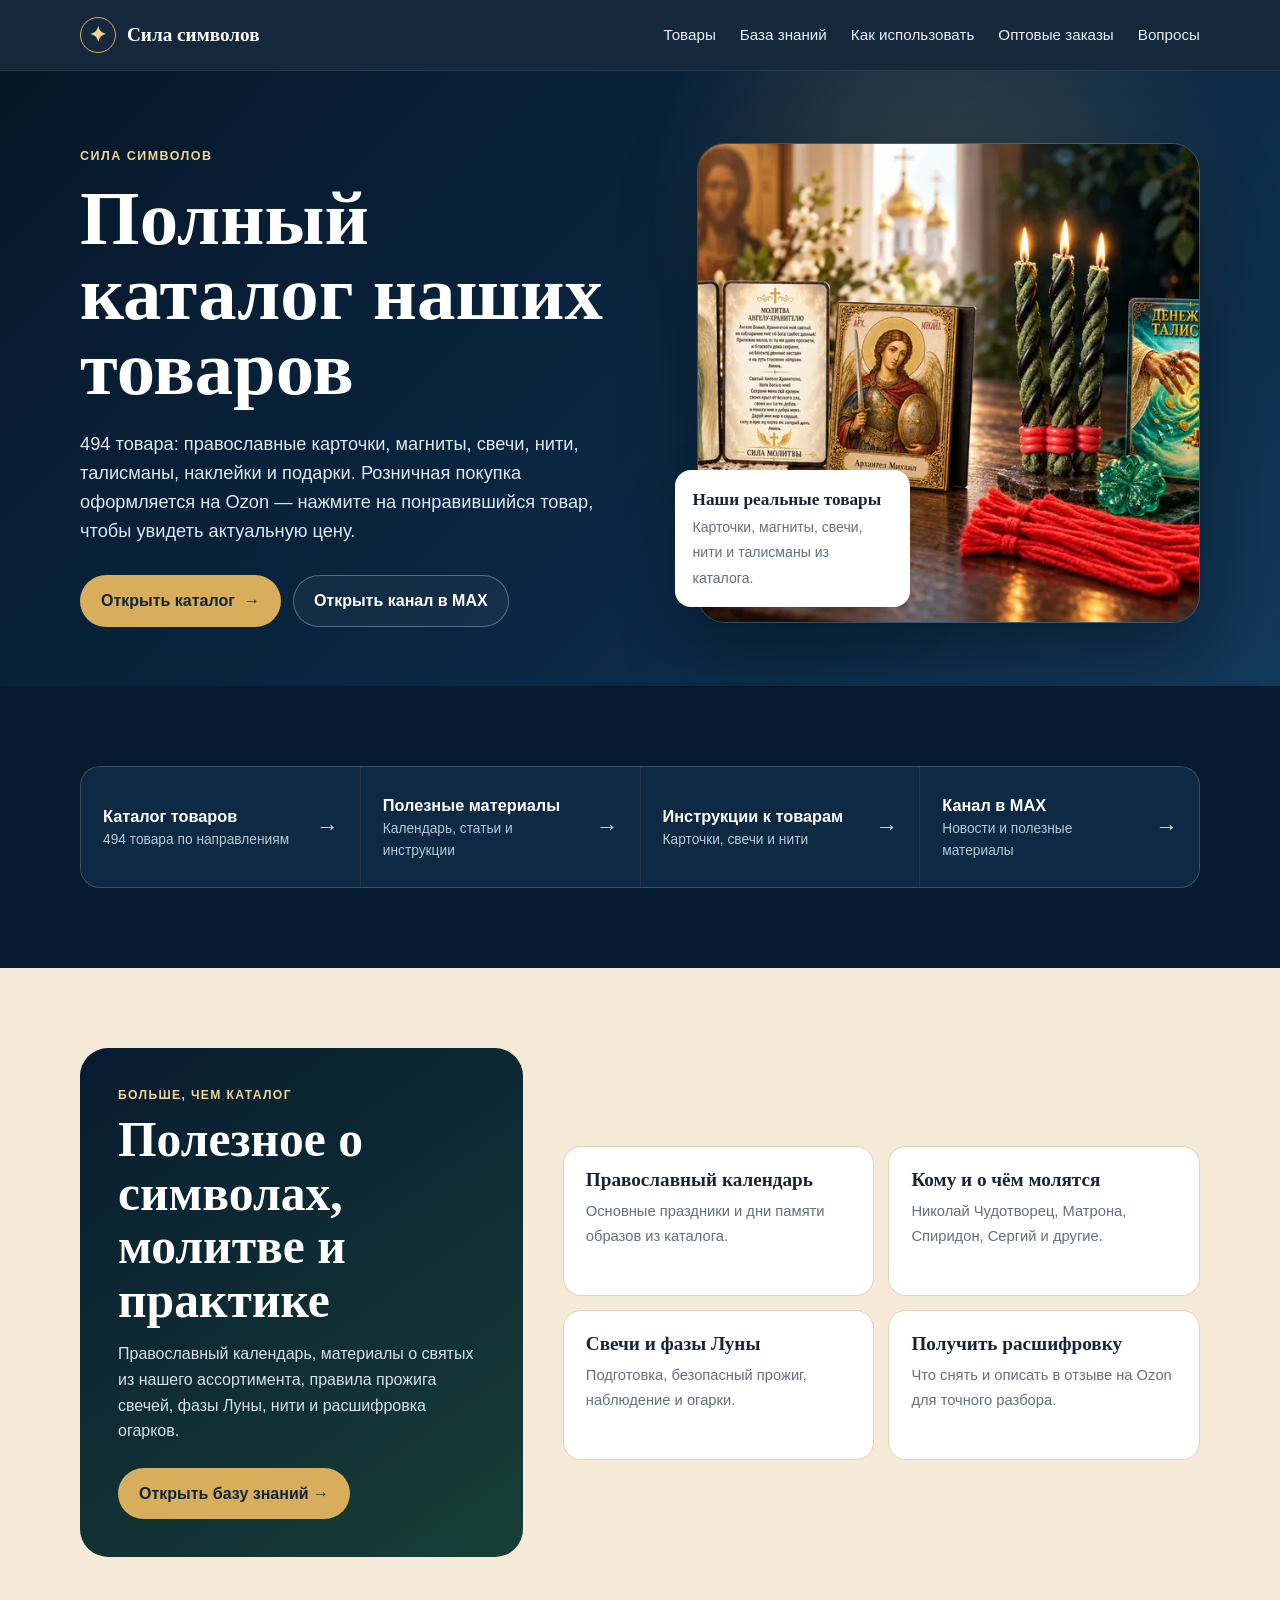
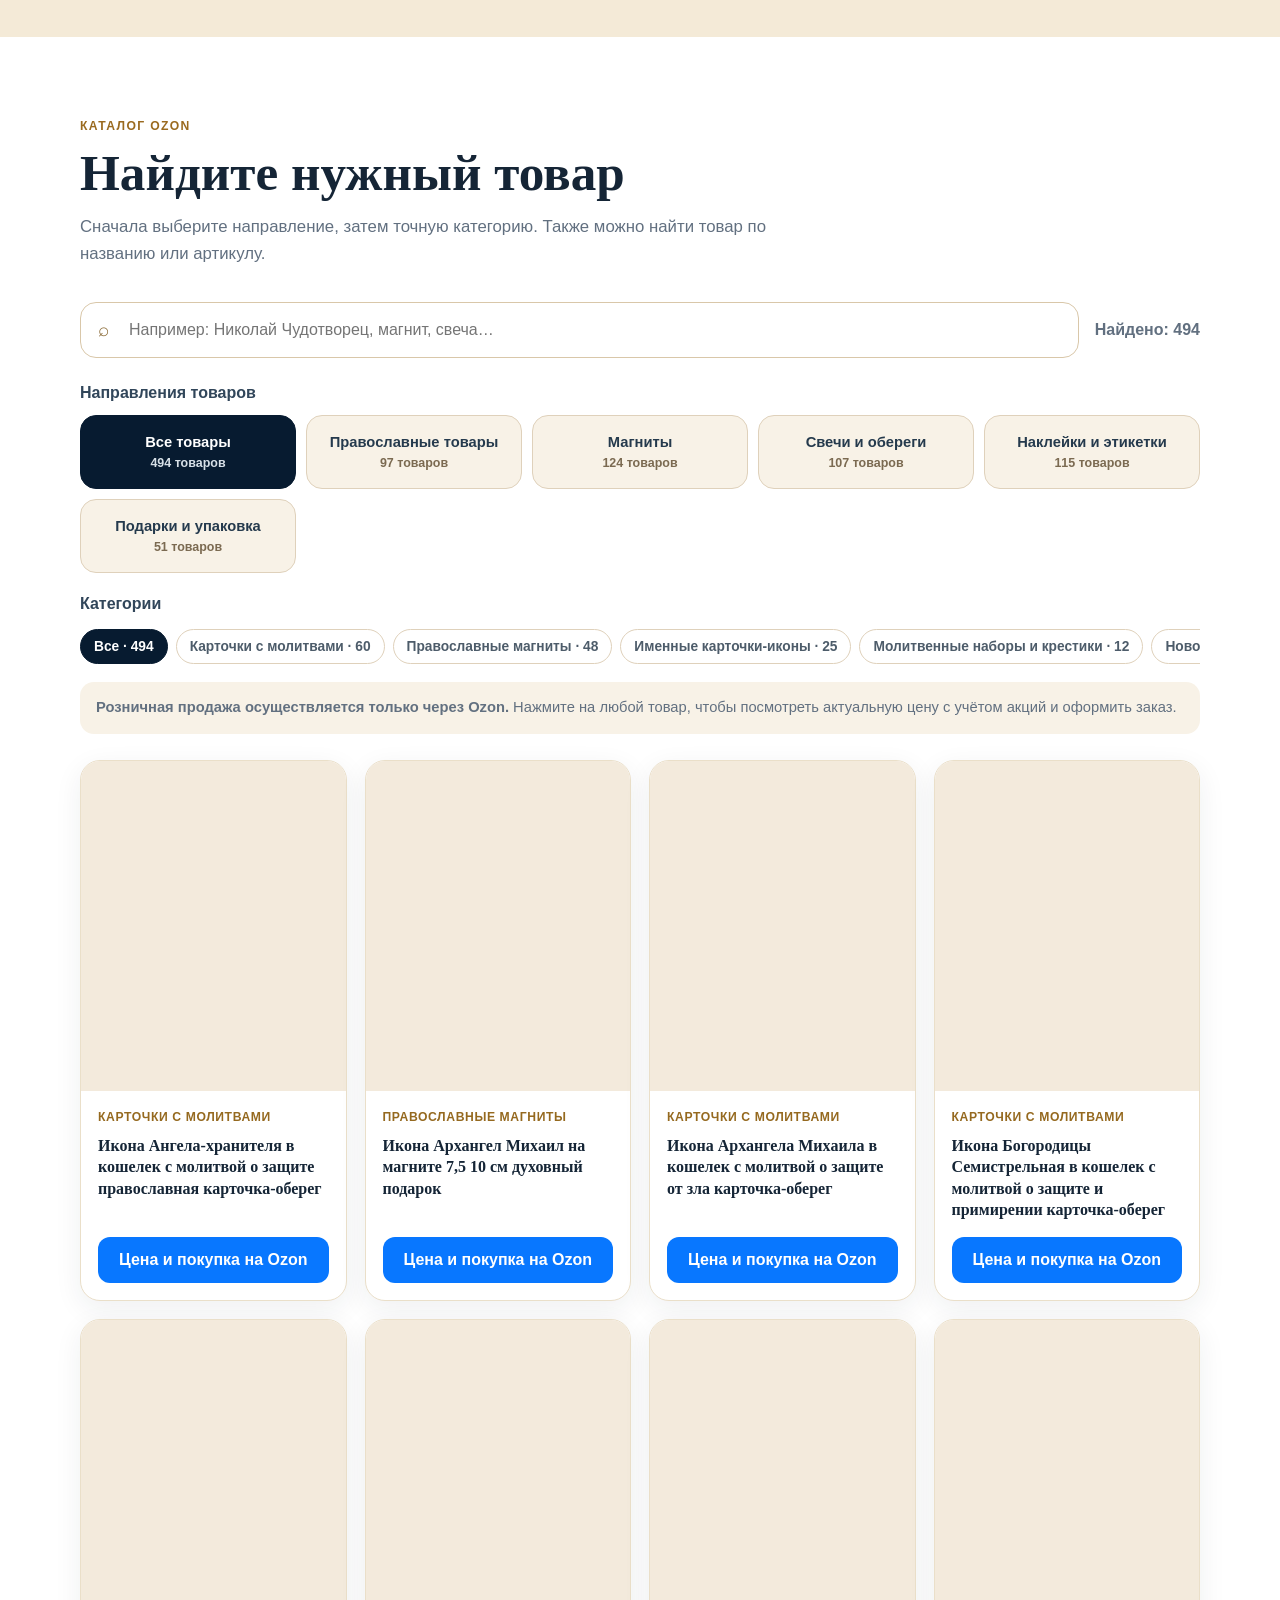
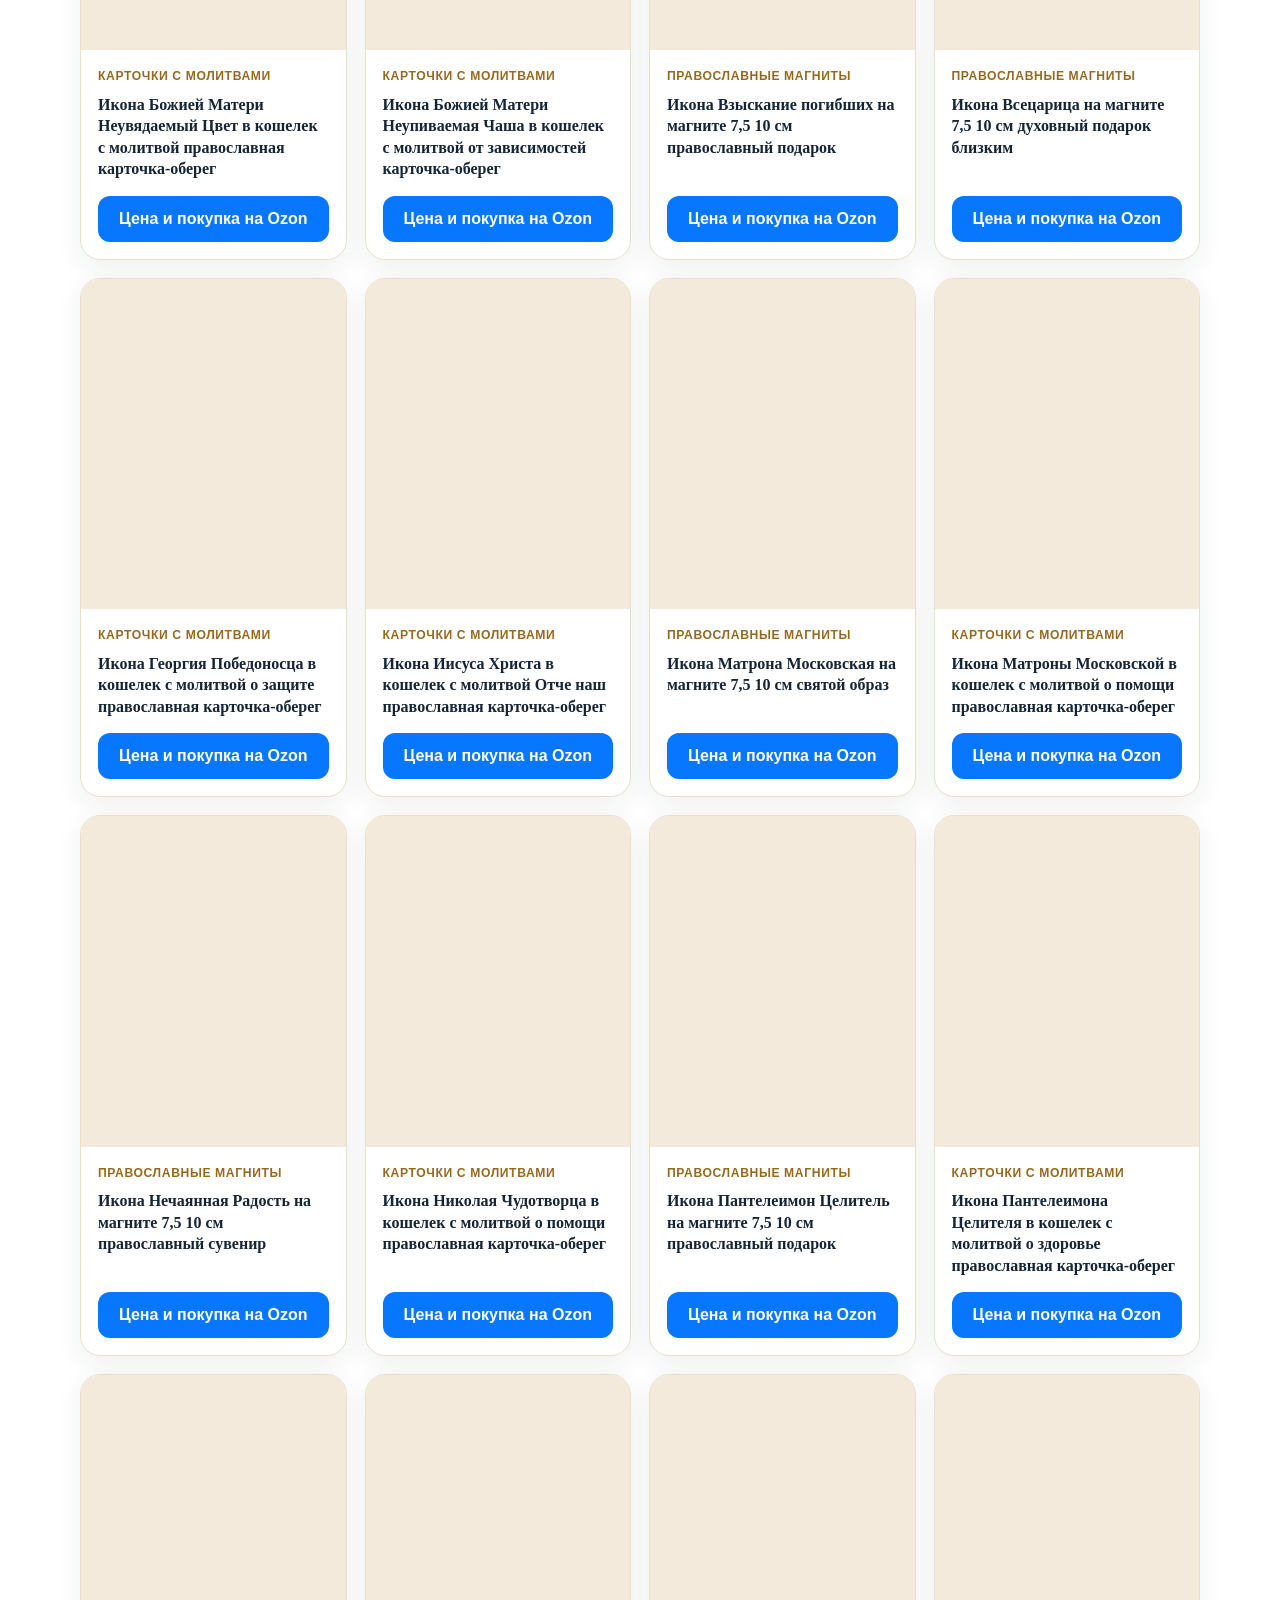
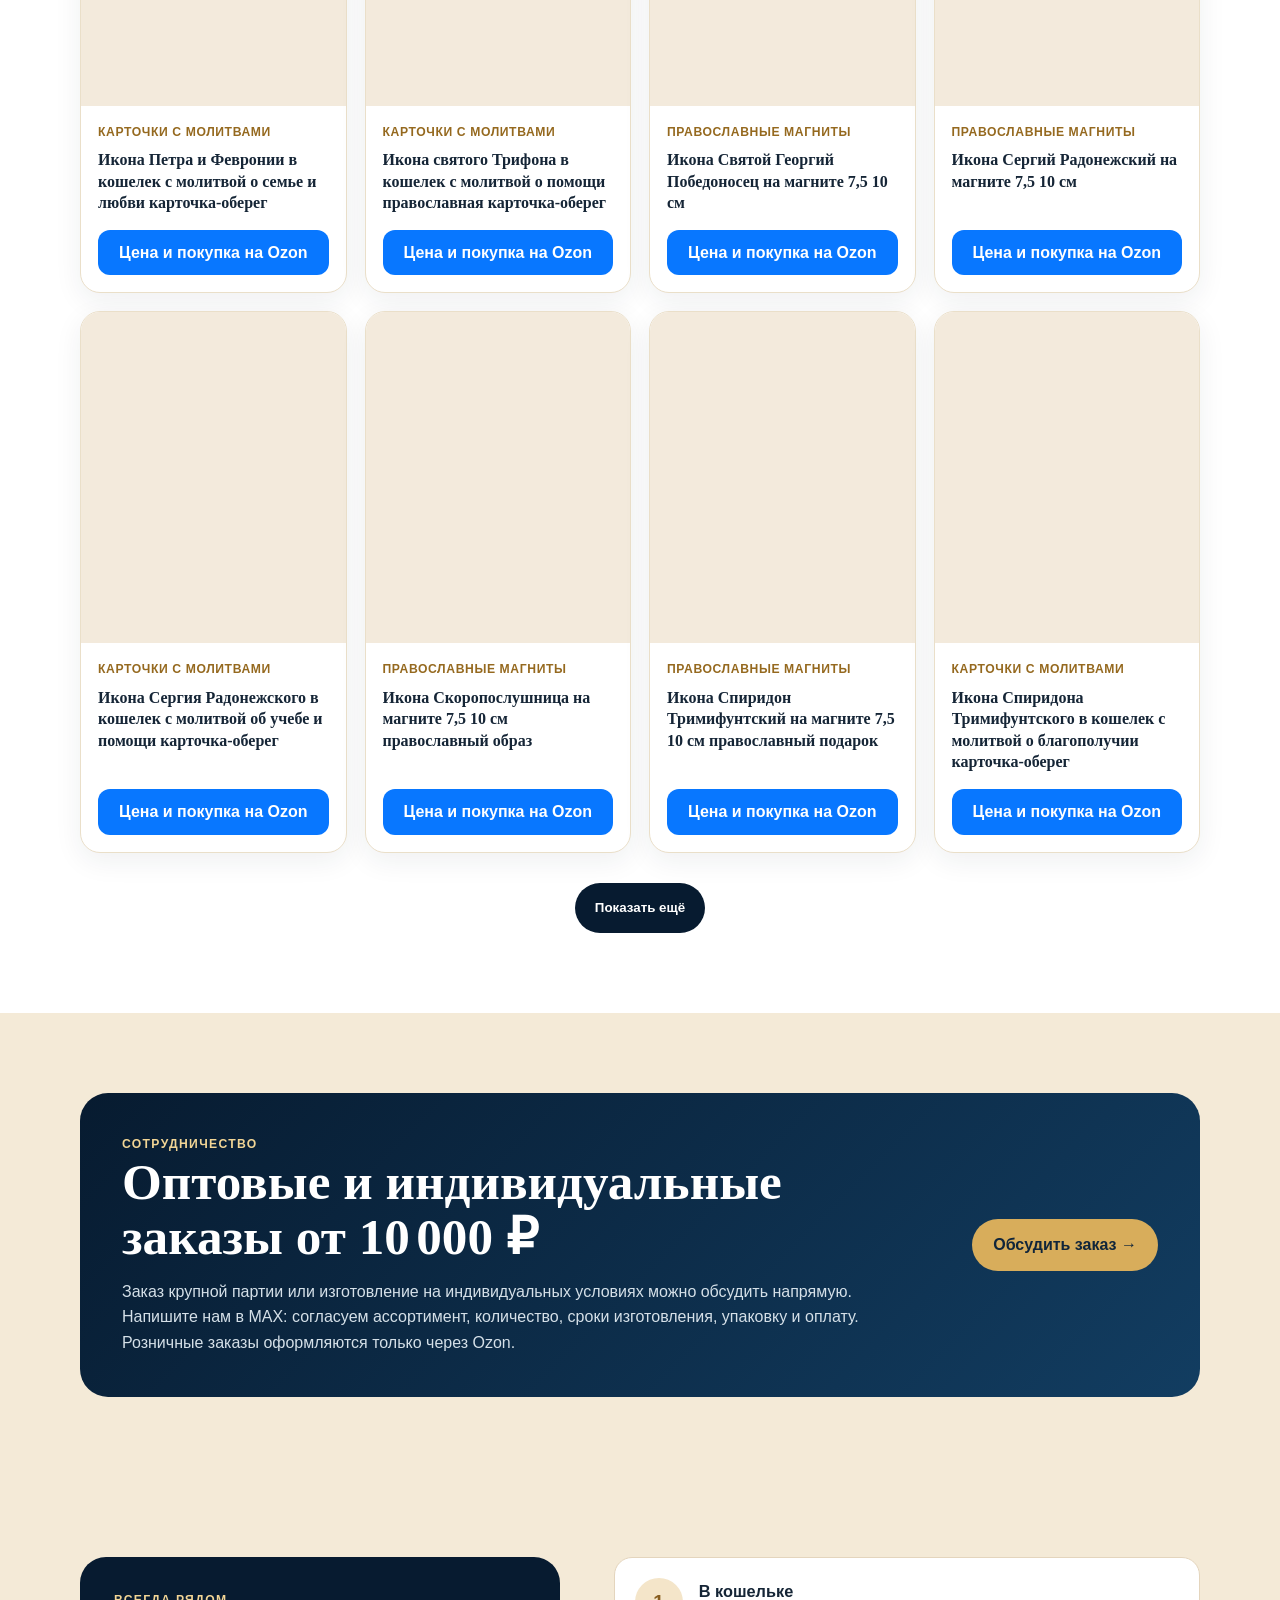
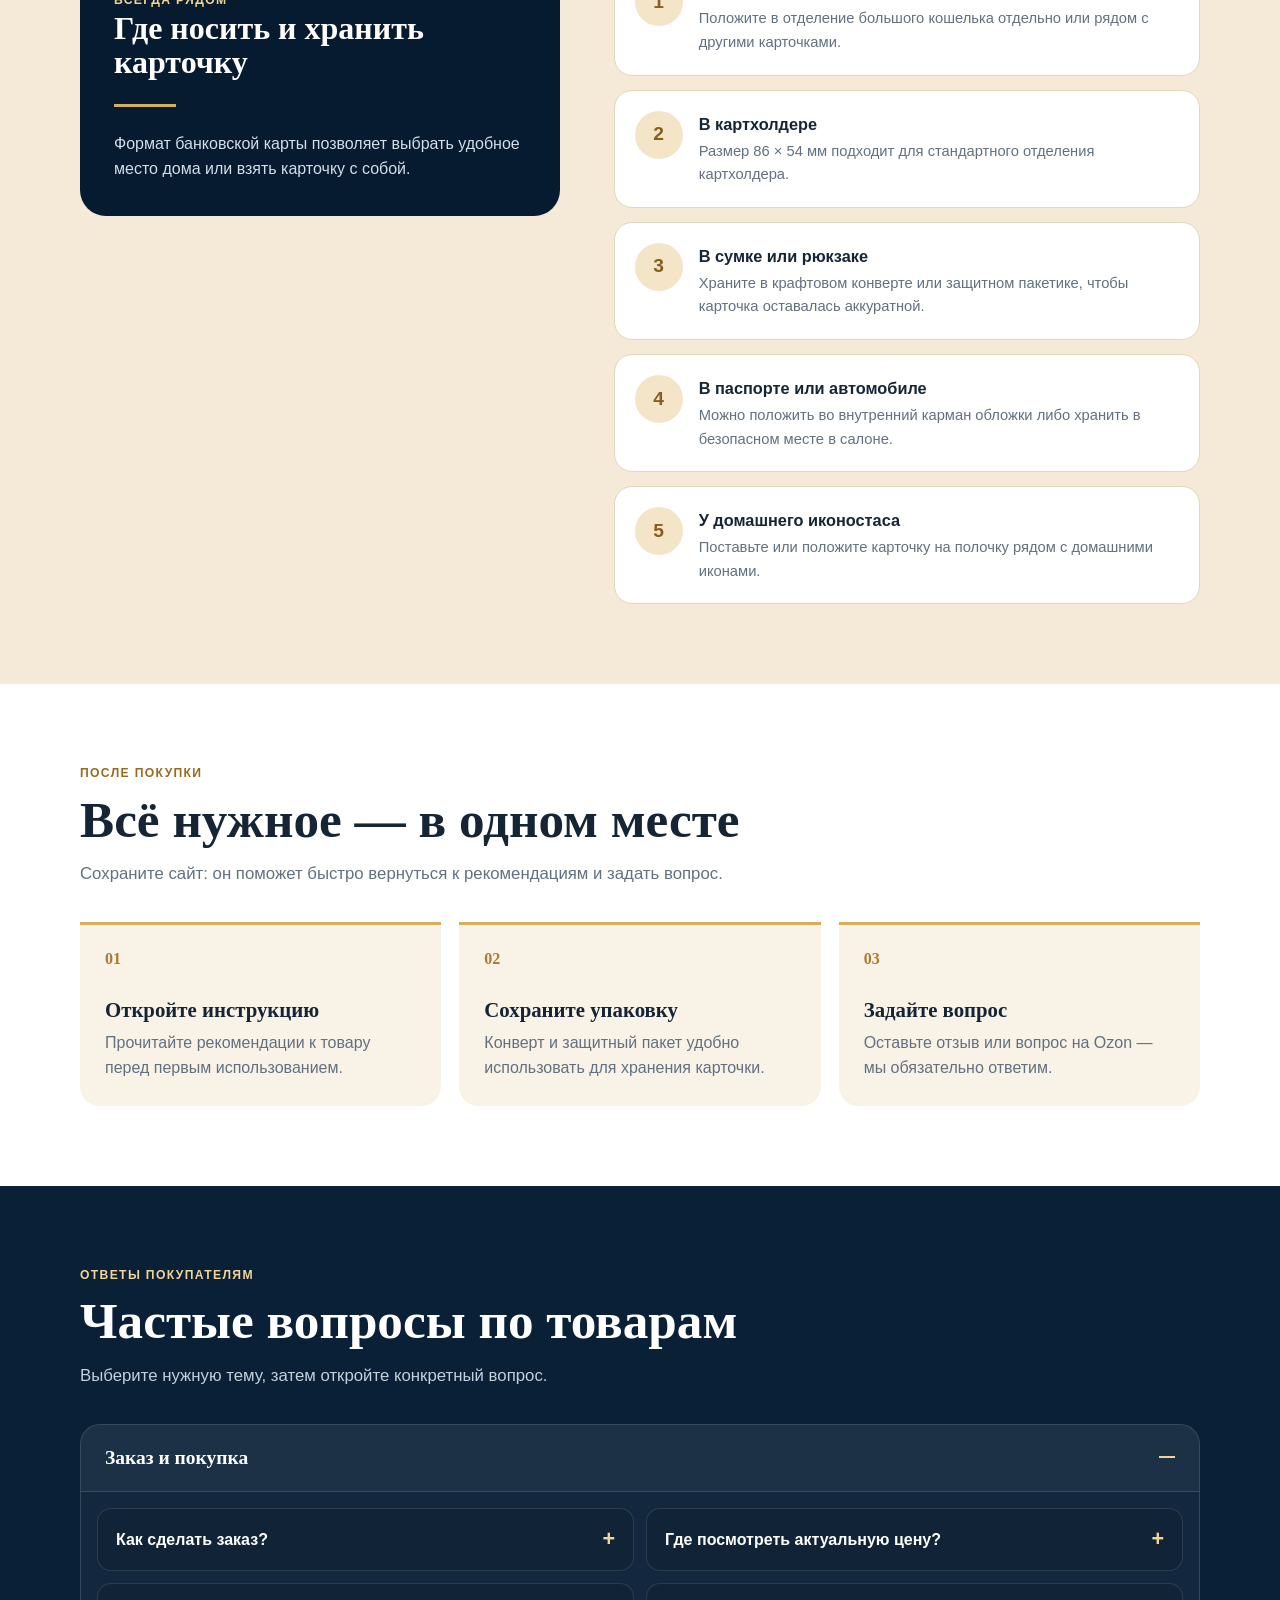
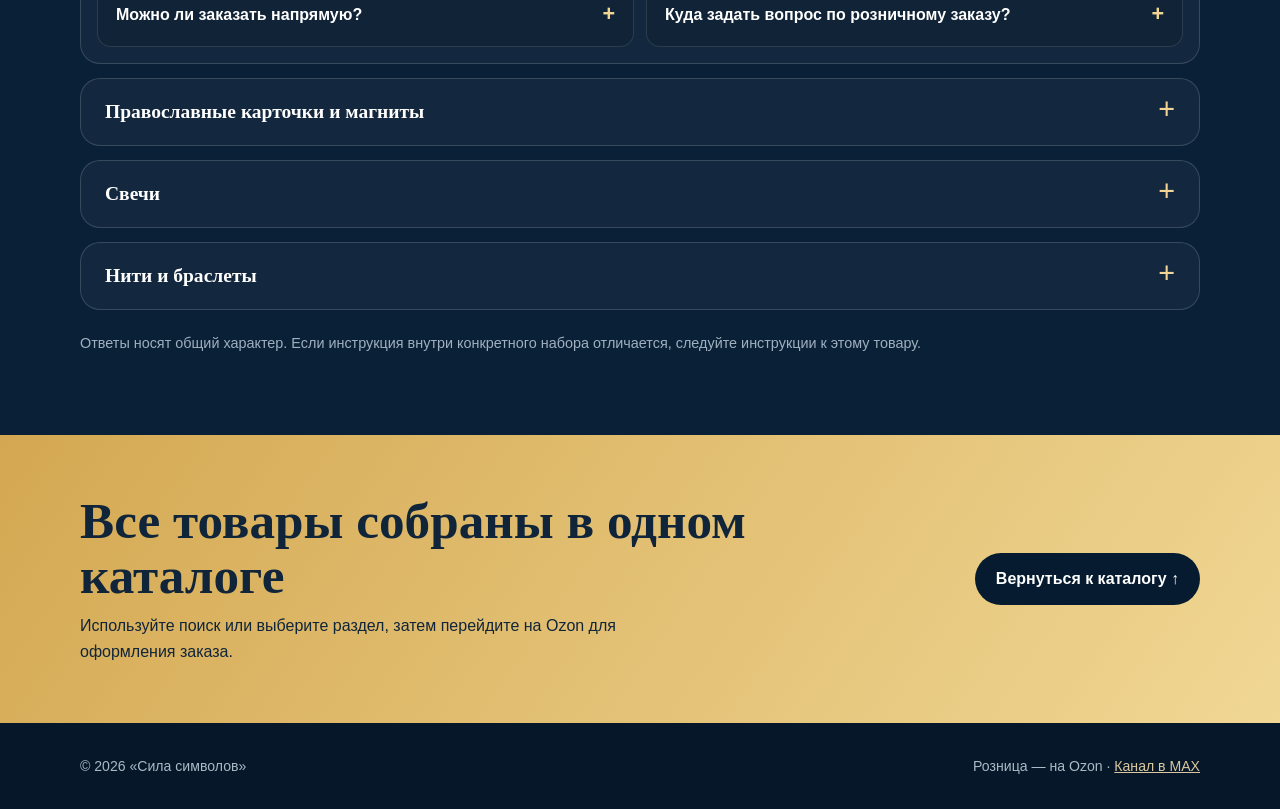
==== index.html @ 86d76c3e "Добавить точные категории товаров" ====
<!doctype html>
<html lang="ru">
<head>
  <meta charset="utf-8">
  <meta name="viewport" content="width=device-width, initial-scale=1">
  <title>Сила символов — карточки, магниты, свечи и нити</title>
  <meta name="description" content="Сила символов: православные карточки с молитвами, магниты, свечи и нити. Каталог, инструкции, ответы на вопросы и канал в MAX.">
  <meta name="theme-color" content="#071b30">
  <link rel="icon" type="image/svg+xml" href="data:image/svg+xml,%3Csvg xmlns='http://www.w3.org/2000/svg' viewBox='0 0 64 64'%3E%3Crect width='64' height='64' rx='14' fill='%23071b30'/%3E%3Cpath d='M32 11v42M22 22h20M18 32h28' stroke='%23e4bd6c' stroke-width='5' stroke-linecap='round'/%3E%3C/svg%3E">
  <style>
    :root{--navy:#071b30;--gold:#d8ad5b;--gold2:#f2d595;--cream:#fffaf0;--paper:#f4ead7;--ink:#152536;--muted:#627080;--shadow:0 18px 55px rgba(3,20,37,.14)}
    *{box-sizing:border-box}html{scroll-behavior:smooth}body{margin:0;font-family:Inter,Segoe UI,Arial,sans-serif;color:var(--ink);background:var(--cream);font-size:16px;line-height:1.6}a{color:inherit}button,a{touch-action:manipulation}.shell{width:min(1120px,calc(100% - 36px));margin:auto}.topbar{position:sticky;top:0;z-index:20;background:rgba(7,27,48,.94);backdrop-filter:blur(14px);color:white;border-bottom:1px solid rgba(255,255,255,.08)}.topbar .shell{height:70px;display:flex;align-items:center;justify-content:space-between}.brand{display:flex;align-items:center;gap:11px;text-decoration:none;font-family:Georgia,serif;font-size:1.2rem;font-weight:700}.brand-mark{width:36px;height:36px;border:1px solid var(--gold);border-radius:50%;display:grid;place-items:center;color:var(--gold2);font:700 1.3rem Georgia}.nav{display:flex;gap:24px}.nav a{text-decoration:none;color:#e9eef3;font-size:.95rem}.nav a:hover{color:var(--gold2)}
    .hero{color:white;background:radial-gradient(circle at 74% 22%,rgba(216,173,91,.22),transparent 28%),linear-gradient(135deg,#061729 0%,#0b2a47 64%,#13395a 100%);padding:72px 0 56px;overflow:hidden}.hero-grid{display:grid;grid-template-columns:1.05fr .95fr;gap:60px;align-items:center}.eyebrow{color:var(--gold2);font-weight:800;letter-spacing:.12em;text-transform:uppercase;font-size:.78rem}.hero h1{font:700 clamp(2.7rem,6vw,5.3rem)/.98 Georgia,serif;margin:14px 0 22px;max-width:700px}.hero-copy{font-size:1.14rem;color:#dfe8ef;max-width:630px}.actions{display:flex;gap:12px;flex-wrap:wrap;margin-top:30px}.btn{min-height:50px;padding:12px 20px;border-radius:999px;text-decoration:none;font-weight:800;display:inline-flex;align-items:center;justify-content:center;gap:9px;border:1px solid transparent;cursor:pointer}.btn-primary{background:var(--gold);color:#12263a}.btn-primary:hover{background:var(--gold2)}.btn-ghost{border-color:rgba(255,255,255,.3);color:white;background:rgba(255,255,255,.04)}.btn-ghost:hover{border-color:var(--gold)}.hero-visual{position:relative;min-height:480px}.hero-visual img{width:100%;height:480px;object-fit:cover;border-radius:28px;box-shadow:0 28px 75px rgba(0,0,0,.36);border:1px solid rgba(255,255,255,.18)}.photo-note{position:absolute;left:-22px;bottom:24px;background:white;color:var(--ink);padding:16px 18px;border-radius:16px;box-shadow:var(--shadow);max-width:235px}.photo-note strong{display:block;font-family:Georgia,serif;font-size:1.08rem}.photo-note span{color:var(--muted);font-size:.88rem}
    section{padding:80px 0}.section-head{max-width:730px;margin-bottom:34px}.kicker{font-weight:800;color:#9a6a1f;text-transform:uppercase;letter-spacing:.11em;font-size:.76rem}.section-head h2{font:700 clamp(2rem,4vw,3.25rem)/1.06 Georgia,serif;margin:9px 0 14px}.section-head p{color:var(--muted);font-size:1.05rem;margin:0}.quick{margin-top:-1px;background:var(--navy)}.quick-grid{display:grid;grid-template-columns:repeat(4,1fr);gap:1px;background:rgba(255,255,255,.12);border:1px solid rgba(255,255,255,.12);border-radius:20px;overflow:hidden}.quick a{color:white;text-decoration:none;padding:25px 22px;background:#0d2944;display:flex;align-items:center;justify-content:space-between;gap:18px}.quick a:hover{background:#153653}.quick strong{display:block;font-size:1.02rem}.quick span{display:block;color:#b9c8d4;font-size:.86rem}.arrow{color:var(--gold2);font-size:1.4rem}
    .knowledge-promo{background:#f4ead7}.knowledge-grid{display:grid;grid-template-columns:.82fr 1.18fr;gap:40px;align-items:center}.knowledge-panel{background:linear-gradient(145deg,#071b30,#173f37);color:#fff;border-radius:28px;padding:38px}.knowledge-panel h2{font:700 clamp(2rem,4vw,3.1rem)/1.08 Georgia,serif;margin:8px 0 14px}.knowledge-panel p{color:#d6e1e8;margin:0}.knowledge-panel .btn{background:var(--gold);color:#10253a;margin-top:24px}.knowledge-links{display:grid;grid-template-columns:1fr 1fr;gap:14px}.knowledge-link{display:block;background:#fff;border:1px solid #e2d2b8;border-radius:18px;padding:22px;text-decoration:none;min-height:150px}.knowledge-link:hover{transform:translateY(-2px);box-shadow:var(--shadow)}.knowledge-link b{display:block;font:700 1.2rem Georgia,serif;margin-bottom:7px}.knowledge-link span{color:var(--muted);font-size:.92rem}
    .products{background:#fff}.catalog-toolbar{display:grid;grid-template-columns:minmax(240px,1fr) auto;gap:16px;align-items:center;margin-bottom:22px}.search-box{position:relative}.search-box input{width:100%;height:56px;border:1px solid #d9c7a9;border-radius:16px;padding:0 18px 0 48px;font:inherit;color:var(--ink);background:#fff;outline:none}.search-box input:focus{border-color:#9f752e;box-shadow:0 0 0 3px rgba(216,173,91,.2)}.search-icon{position:absolute;left:18px;top:50%;transform:translateY(-50%);color:#8b6b37;font-size:1.2rem}.catalog-count{color:var(--muted);font-weight:700;white-space:nowrap}.filter-label{font-weight:800;margin:0 0 10px;color:#31465a}.catalog-groups{display:grid;grid-template-columns:repeat(5,minmax(0,1fr));gap:10px;margin-bottom:18px}.group-filter{min-height:74px;border:1px solid #dfd1bb;background:#f8f2e7;color:#253a4d;padding:12px;border-radius:16px;font:800 .92rem/1.25 Inter,Segoe UI,Arial,sans-serif;cursor:pointer}.group-filter span{display:block;color:#7b6a51;font-size:.78rem;margin-top:4px}.group-filter:hover,.group-filter.active{background:var(--navy);border-color:var(--navy);color:#fff}.group-filter.active span{color:#d7e0e7}.category-filters{display:flex;gap:8px;overflow-x:auto;padding:2px 0 18px;scrollbar-width:thin}.filter-chip{border:1px solid #dfd1bb;background:#fff;color:#4d5c6a;padding:9px 13px;border-radius:999px;font:700 .86rem Inter,Segoe UI,Arial,sans-serif;white-space:nowrap;cursor:pointer}.filter-chip:hover,.filter-chip.active{background:var(--navy);border-color:var(--navy);color:#fff}.catalog-note{font-size:.92rem;color:var(--muted);margin:0 0 26px;padding:14px 16px;background:#f8f2e7;border-radius:14px}.catalog-grid{display:grid;grid-template-columns:repeat(4,minmax(0,1fr));gap:18px}.catalog-card{display:flex;flex-direction:column;min-width:0;border:1px solid #eadfc9;border-radius:20px;overflow:hidden;background:#fff;box-shadow:0 8px 28px rgba(33,45,58,.07);transition:transform .2s,box-shadow .2s}.catalog-card:hover{transform:translateY(-3px);box-shadow:0 14px 36px rgba(33,45,58,.13)}.catalog-image{aspect-ratio:4/5;background:#f3eadc;overflow:hidden}.catalog-image img{width:100%;height:100%;display:block;object-fit:cover}.catalog-image.image-failed{background:linear-gradient(145deg,#0d2944,#1d4668)}.catalog-image.image-failed:after{content:"Сила символов";display:grid;place-items:center;height:100%;color:var(--gold2);font:700 1.25rem Georgia,serif}.catalog-body{padding:17px;display:flex;flex-direction:column;flex:1}.catalog-category{color:#95691f;font-size:.76rem;font-weight:800;text-transform:uppercase;letter-spacing:.05em}.catalog-card h3{font:700 1rem/1.35 Georgia,serif;margin:7px 0 16px;display:-webkit-box;-webkit-line-clamp:4;-webkit-box-orient:vertical;overflow:hidden}.catalog-card h3 a{text-decoration:none}.catalog-card h3 a:hover{color:#8a5b17;text-decoration:underline}.catalog-card .buy{margin-top:auto;border-radius:12px;min-height:44px;padding:9px 14px;background:#0877ff;color:#fff}.catalog-card .buy:hover{background:#0063d8}.catalog-empty{grid-column:1/-1;text-align:center;padding:55px 20px;background:#faf5eb;border-radius:20px;color:var(--muted)}.show-more{display:flex;margin:30px auto 0;background:var(--navy);color:#fff;border:none}.show-more:hover{background:#153b5d}.wholesale{background:#f4ead7}.wholesale-card{display:grid;grid-template-columns:1fr auto;gap:35px;align-items:center;background:linear-gradient(135deg,#071b30,#123d61);color:#fff;border-radius:28px;padding:42px}.wholesale-card h2{font:700 clamp(2rem,4vw,3.2rem)/1.08 Georgia,serif;margin:0 0 14px}.wholesale-card p{color:#d5e0e8;margin:0;max-width:740px}.wholesale-card .btn{background:var(--gold);color:#10253a;white-space:nowrap}
    .guide{background:var(--paper)}.guide-grid{display:grid;grid-template-columns:.9fr 1.1fr;gap:54px;align-items:start}.guide-card{background:var(--navy);color:white;border-radius:26px;padding:34px;position:sticky;top:100px}.guide-card h3{font:700 2rem/1.08 Georgia,serif;margin:0 0 15px}.guide-card p{color:#d3dee7;margin:0}.mini-rule{width:62px;height:3px;background:var(--gold);margin:24px 0}.ways{display:grid;gap:14px}.way{display:grid;grid-template-columns:48px 1fr;gap:16px;background:white;padding:20px;border-radius:18px;border:1px solid #e4d5bd}.way b{width:48px;height:48px;border-radius:50%;background:#f4e5c9;display:grid;place-items:center;color:#885e20;font-size:1.2rem}.way h4{margin:0 0 3px;font-size:1.02rem}.way p{margin:0;color:var(--muted);font-size:.92rem}
    .after{background:#fff}.steps{counter-reset:step;display:grid;grid-template-columns:repeat(3,1fr);gap:18px}.step{counter-increment:step;border-top:3px solid var(--gold);background:#f8f2e7;border-radius:0 0 20px 20px;padding:25px}.step:before{content:"0" counter(step);display:block;color:#aa7a2e;font:700 1rem Georgia;margin-bottom:30px}.step h3{margin:0 0 8px;font:700 1.3rem Georgia}.step p{margin:0;color:var(--muted)}
    .faq{background:#0a2037;color:white}.faq .section-head p{color:#c4d0da}.faq-groups{display:grid;gap:14px}.faq-group{border:1px solid rgba(255,255,255,.15);border-radius:20px;background:rgba(255,255,255,.04);overflow:hidden}.faq-group>summary{list-style:none;cursor:pointer;font:700 1.22rem Georgia,serif;padding:22px 58px 22px 24px;position:relative}.faq-group>summary::-webkit-details-marker,.faq-item>summary::-webkit-details-marker{display:none}.faq-group>summary:after{content:"+";position:absolute;right:24px;top:14px;color:var(--gold2);font:400 1.8rem Arial}.faq-group[open]>summary:after{content:"–"}.faq-group[open]>summary{background:rgba(255,255,255,.045);border-bottom:1px solid rgba(255,255,255,.12)}.faq-items{display:grid;grid-template-columns:1fr 1fr;gap:12px;padding:16px}.faq-item{border:1px solid rgba(255,255,255,.11);border-radius:14px;background:rgba(0,0,0,.1);padding:0 18px}.faq-item>summary{list-style:none;cursor:pointer;font-weight:800;padding:18px 30px 18px 0;position:relative}.faq-item>summary:after{content:"+";position:absolute;right:0;color:var(--gold2);font-size:1.35rem;top:13px}.faq-item[open]>summary:after{content:"–"}.faq-item p{color:#c6d2dc;margin:0;padding:0 0 18px}.faq-note{color:#9fb0bf;font-size:.9rem;margin:22px 0 0}.cta{background:linear-gradient(125deg,#d4a852,#f0d794);padding:58px 0;color:#10253a}.cta-grid{display:flex;justify-content:space-between;align-items:center;gap:30px}.cta h2{font:700 clamp(2rem,4vw,3.2rem)/1.08 Georgia,serif;margin:0}.cta p{margin:10px 0 0;max-width:620px}.cta .btn{background:var(--navy);color:white;white-space:nowrap}footer{background:#061729;color:#aab9c6;padding:32px 0}.footer-grid{display:flex;justify-content:space-between;gap:20px;align-items:center}.footer-grid p{margin:0;font-size:.88rem}.footer-grid a{color:#d9c89f}.toast{position:fixed;left:50%;bottom:24px;transform:translate(-50%,120px);opacity:0;z-index:50;background:#fff;color:var(--ink);padding:14px 18px;border-radius:14px;box-shadow:0 18px 50px rgba(0,0,0,.3);transition:.3s;max-width:calc(100% - 28px);text-align:center}.toast.show{transform:translate(-50%,0);opacity:1}
    @media(max-width:980px){.catalog-grid{grid-template-columns:repeat(3,minmax(0,1fr))}.catalog-groups{grid-template-columns:repeat(3,minmax(0,1fr))}}
    @media(max-width:820px){.nav{display:none}.hero{padding:48px 0}.hero-grid,.guide-grid,.knowledge-grid{grid-template-columns:1fr;gap:34px}.hero h1{font-size:3.4rem}.hero-visual{min-height:330px}.hero-visual img{height:330px}.photo-note{left:14px;bottom:14px}.quick-grid,.steps{grid-template-columns:1fr}.quick{padding:0}.guide-card{position:static}.faq-items{grid-template-columns:1fr}.cta-grid,.footer-grid{align-items:flex-start;flex-direction:column}.catalog-grid{grid-template-columns:repeat(2,minmax(0,1fr))}.catalog-toolbar{grid-template-columns:1fr}.catalog-count{white-space:normal}.wholesale-card{grid-template-columns:1fr;padding:30px}.wholesale-card .btn{width:100%}}
    @media(max-width:480px){.shell{width:min(100% - 24px,1120px)}.hero h1{font-size:2.75rem}.hero-copy{font-size:1rem}.actions .btn{width:100%}.hero-visual{min-height:270px}.hero-visual img{height:270px}.photo-note{right:14px;max-width:none}.catalog-groups{grid-template-columns:1fr 1fr}.group-filter{min-height:68px}.catalog-grid{grid-template-columns:1fr}.catalog-card h3{-webkit-line-clamp:3}section{padding:62px 0}.cta .btn{width:100%}}
  </style>
</head>
<body>
  <header class="topbar"><div class="shell"><a class="brand" href="#top"><span class="brand-mark">✦</span>Сила символов</a><nav class="nav"><a href="#products">Товары</a><a href="knowledge.html">База знаний</a><a href="#guide">Как использовать</a><a href="#wholesale">Оптовые заказы</a><a href="#faq">Вопросы</a></nav></div></header>
  <main id="top">
    <section class="hero"><div class="shell hero-grid"><div><div class="eyebrow">Сила символов</div><h1>Полный каталог наших товаров</h1><p class="hero-copy">494 товара: православные карточки, магниты, свечи, нити, талисманы, наклейки и подарки. Розничная покупка оформляется на Ozon — нажмите на понравившийся товар, чтобы увидеть актуальную цену.</p><div class="actions"><a class="btn btn-primary" href="#products">Открыть каталог <span>→</span></a><a class="btn btn-ghost" href="https://max.ru/se14344994_biz" target="_blank" rel="noopener">Открыть канал в MAX</a></div></div><div class="hero-visual"><img src="assets/hero-v2.webp" alt="Товары «Сила символов»: православные карточки и магниты, свечи, нити и талисманы"><div class="photo-note"><strong>Наши реальные товары</strong><span>Карточки, магниты, свечи, нити и талисманы из каталога.</span></div></div></div></section>
    <section class="quick"><div class="shell quick-grid"><a href="#products"><div><strong>Каталог товаров</strong><span>494 товара по направлениям</span></div><i class="arrow">→</i></a><a href="knowledge.html"><div><strong>Полезные материалы</strong><span>Календарь, статьи и инструкции</span></div><i class="arrow">→</i></a><a href="knowledge.html#candles"><div><strong>Инструкции к товарам</strong><span>Карточки, свечи и нити</span></div><i class="arrow">→</i></a><a href="https://max.ru/se14344994_biz" target="_blank" rel="noopener"><div><strong>Канал в MAX</strong><span>Новости и полезные материалы</span></div><i class="arrow">→</i></a></div></section>
    <section class="knowledge-promo"><div class="shell knowledge-grid"><div class="knowledge-panel"><div class="kicker" style="color:var(--gold2)">Больше, чем каталог</div><h2>Полезное о символах, молитве и практике</h2><p>Православный календарь, материалы о святых из нашего ассортимента, правила прожига свечей, фазы Луны, нити и расшифровка огарков.</p><a class="btn" href="knowledge.html">Открыть базу знаний →</a></div><div class="knowledge-links"><a class="knowledge-link" href="knowledge.html#calendar"><b>Православный календарь</b><span>Основные праздники и дни памяти образов из каталога.</span></a><a class="knowledge-link" href="knowledge.html#orthodox"><b>Кому и о чём молятся</b><span>Николай Чудотворец, Матрона, Спиридон, Сергий и другие.</span></a><a class="knowledge-link" href="knowledge.html#candles"><b>Свечи и фазы Луны</b><span>Подготовка, безопасный прожиг, наблюдение и огарки.</span></a><a class="knowledge-link" href="knowledge.html#decoding"><b>Получить расшифровку</b><span>Что снять и описать в отзыве на Ozon для точного разбора.</span></a></div></div></section>
    <section class="products" id="products"><div class="shell"><div class="section-head"><div class="kicker">Каталог Ozon</div><h2>Найдите нужный товар</h2><p>Сначала выберите направление, затем точную категорию. Также можно найти товар по названию или артикулу.</p></div><div class="catalog-toolbar"><label class="search-box"><span class="search-icon">⌕</span><input id="catalog-search" type="search" placeholder="Например: Николай Чудотворец, магнит, свеча…" aria-label="Поиск по каталогу"></label><div class="catalog-count" id="catalog-count">494 товара</div></div><div class="filter-label">Направления товаров</div><div class="catalog-groups" id="catalog-groups" aria-label="Направления товаров"></div><div class="filter-label" id="category-label">Категории</div><div class="category-filters" id="category-filters" aria-label="Категории товаров"></div><p class="catalog-note"><strong>Розничная продажа осуществляется только через Ozon.</strong> Нажмите на любой товар, чтобы посмотреть актуальную цену с учётом акций и оформить заказ.</p><div class="catalog-grid" id="catalog-grid"></div><button class="btn show-more" id="show-more" type="button">Показать ещё</button></div></section>
    <section class="wholesale" id="wholesale"><div class="shell"><div class="wholesale-card"><div><div class="kicker" style="color:var(--gold2)">Сотрудничество</div><h2>Оптовые и индивидуальные заказы от 10 000 ₽</h2><p>Заказ крупной партии или изготовление на индивидуальных условиях можно обсудить напрямую. Напишите нам в MAX: согласуем ассортимент, количество, сроки изготовления, упаковку и оплату. Розничные заказы оформляются только через Ozon.</p></div><a class="btn" href="https://max.ru/se14344994_biz" target="_blank" rel="noopener">Обсудить заказ →</a></div></div></section>
    <section class="guide" id="guide"><div class="shell guide-grid"><div class="guide-card"><div class="kicker" style="color:var(--gold2)">Всегда рядом</div><h3>Где носить и хранить карточку</h3><div class="mini-rule"></div><p>Формат банковской карты позволяет выбрать удобное место дома или взять карточку с собой.</p></div><div class="ways"><article class="way"><b>1</b><div><h4>В кошельке</h4><p>Положите в отделение большого кошелька отдельно или рядом с другими карточками.</p></div></article><article class="way"><b>2</b><div><h4>В картхолдере</h4><p>Размер 86 × 54 мм подходит для стандартного отделения картхолдера.</p></div></article><article class="way"><b>3</b><div><h4>В сумке или рюкзаке</h4><p>Храните в крафтовом конверте или защитном пакетике, чтобы карточка оставалась аккуратной.</p></div></article><article class="way"><b>4</b><div><h4>В паспорте или автомобиле</h4><p>Можно положить во внутренний карман обложки либо хранить в безопасном месте в салоне.</p></div></article><article class="way"><b>5</b><div><h4>У домашнего иконостаса</h4><p>Поставьте или положите карточку на полочку рядом с домашними иконами.</p></div></article></div></div></section>
    <section class="after"><div class="shell"><div class="section-head"><div class="kicker">После покупки</div><h2>Всё нужное — в одном месте</h2><p>Сохраните сайт: он поможет быстро вернуться к рекомендациям и задать вопрос.</p></div><div class="steps"><article class="step"><h3>Откройте инструкцию</h3><p>Прочитайте рекомендации к товару перед первым использованием.</p></article><article class="step"><h3>Сохраните упаковку</h3><p>Конверт и защитный пакет удобно использовать для хранения карточки.</p></article><article class="step"><h3>Задайте вопрос</h3><p>Оставьте отзыв или вопрос на Ozon — мы обязательно ответим.</p></article></div></div></section>
    <section class="faq" id="faq"><div class="shell"><div class="section-head"><div class="kicker" style="color:var(--gold2)">Ответы покупателям</div><h2>Частые вопросы по товарам</h2><p>Выберите нужную тему, затем откройте конкретный вопрос.</p></div><div class="faq-groups">
      <details class="faq-group" open><summary>Заказ и покупка</summary><div class="faq-items"><details class="faq-item"><summary>Как сделать заказ?</summary><p>Выберите товар в каталоге и нажмите на фотографию, название или кнопку «Посмотреть на Ozon». Оформление и оплата розничного заказа проходят только на Ozon.</p></details><details class="faq-item"><summary>Где посмотреть актуальную цену?</summary><p>Цена, скидки и условия доставки отображаются на странице товара на Ozon. Поэтому на сайте мы не указываем цену, которая может измениться из-за акций и способа оплаты.</p></details><details class="faq-item"><summary>Можно ли заказать напрямую?</summary><p>Да, для оптовых и индивидуальных заказов на сумму от 10 000 ₽. Напишите в MAX — согласуем ассортимент, количество, сроки, упаковку и оплату.</p></details><details class="faq-item"><summary>Куда задать вопрос по розничному заказу?</summary><p>Задайте вопрос на странице товара или напишите продавцу через Ozon. Так мы увидим, о каком товаре и заказе идёт речь, и сможем ответить точнее.</p></details></div></details>
      <details class="faq-group"><summary>Православные карточки и магниты</summary><div class="faq-items"><details class="faq-item"><summary>Карточки и магниты освящены?</summary><p>Нет. Освящение совершает священник в храме. Мы изготавливаем и аккуратно упаковываем изделия, а при желании их можно самостоятельно отнести в храм.</p></details><details class="faq-item"><summary>Можно ли носить карточку каждый день?</summary><p>Да. Для сохранения поверхности лучше держать карточку в отдельном отделении кошелька, картхолдере или защитном пакетике.</p></details><details class="faq-item"><summary>Почему новое изделие может пахнуть?</summary><p>У нового изделия из ПВХ возможен лёгкий запах материала. Обычно он уменьшается после непродолжительного проветривания.</p></details><details class="faq-item"><summary>Как хранить карточку дома?</summary><p>Её можно разместить у домашнего иконостаса, хранить в конверте или защитном пакетике в сухом месте, вдали от нагрева и прямых солнечных лучей.</p></details></div></details>
      <details class="faq-group"><summary>Свечи</summary><div class="faq-items"><details class="faq-item"><summary>Где находится инструкция?</summary><p>Инструкция вкладывается в набор. Перед использованием проверьте комплектацию и следуйте именно инструкции к вашему товару — порядок действий у разных наборов может отличаться.</p></details><details class="faq-item"><summary>Как безопасно зажигать свечи?</summary><p>Установите свечу вертикально на негорючую устойчивую поверхность, уберите рядом бумагу, ткань и другие горючие предметы. Не оставляйте огонь без присмотра и держите вдали от детей и животных.</p></details><details class="faq-item"><summary>Как получить расшифровку огарков?</summary><p>Расшифровка проводится только через Ozon. Оставьте содержательный отзыв с фото или видео, подробно опишите горение, пламя, воск, время, свои чувства, эмоции и увиденные образы. Если товар вам понравился, поддержите нас оценкой 5 звёзд. Обычно мы отвечаем в течение трёх суток.</p></details><details class="faq-item"><summary>Можно ли использовать несколько свечей сразу?</summary><p>Используйте количество и последовательность, указанные в инструкции конкретного набора. Между свечами оставляйте безопасное расстояние.</p></details><details class="faq-item"><summary>Что делать, если инструкция потерялась?</summary><p>Откройте <a href="knowledge.html#candles">базу знаний</a>, затем найдите товар в каталоге и задайте вопрос на Ozon, указав название или артикул.</p></details></div></details>
      <details class="faq-group"><summary>Нити и браслеты</summary><div class="faq-items"><details class="faq-item"><summary>Кто должен завязывать нить?</summary><p>Если в инструкции к набору не указано иначе, нить может завязать близкий человек или вы сами, если вам удобно. Важнее, чтобы она была закреплена аккуратно и не пережимала запястье.</p></details><details class="faq-item"><summary>Как правильно завязать нить?</summary><p>Расположите нить свободно вокруг запястья и завяжите узлы по инструкции, вложенной в набор. Не затягивайте слишком туго: между нитью и кожей должен оставаться небольшой зазор.</p></details><details class="faq-item"><summary>На какой руке носить?</summary><p>Ориентируйтесь на инструкцию именно к вашему товару: у разных наборов рекомендации могут отличаться. Если специального указания нет, выберите руку, на которой нить удобнее носить.</p></details><details class="faq-item"><summary>Что делать, если нить порвалась?</summary><p>Не затягивайте и не ремонтируйте её на руке. Снимите остатки и при необходимости используйте новую нить, следуя инструкции к набору.</p></details></div></details>
    </div><p class="faq-note">Ответы носят общий характер. Если инструкция внутри конкретного набора отличается, следуйте инструкции к этому товару.</p></div></section>
    <section class="cta"><div class="shell cta-grid"><div><h2>Все товары собраны в одном каталоге</h2><p>Используйте поиск или выберите раздел, затем перейдите на Ozon для оформления заказа.</p></div><a class="btn" href="#products">Вернуться к каталогу ↑</a></div></section>
  </main>
  <footer><div class="shell footer-grid"><p>© 2026 «Сила символов»</p><p>Розница — на Ozon · <a href="https://max.ru/se14344994_biz" target="_blank" rel="noopener">Канал в MAX</a></p></div></footer>
  <script src="catalog.js"></script>
  <script>
    function classifyProduct(item) {
      if (item.group) return item;
      const title = item.title.toLocaleLowerCase('ru');
      const original = item.category;
      let group = 'Подарки и упаковка';
      let category = original;

      if (original === 'Православные карточки') {
        if (title.includes('магнит')) { group = 'Магниты'; category = 'Православные магниты'; }
        else if (title.includes('крестик') || title.includes('молитвенный набор')) { group = 'Православные товары'; category = 'Молитвенные наборы и крестики'; }
        else { group = 'Православные товары'; category = title.includes('именная') ? 'Именные карточки-иконы' : 'Карточки с молитвами'; }
      } else if (original === 'Крестики') {
        group = 'Православные товары'; category = 'Молитвенные наборы и крестики';
      } else if (original === 'Магниты') {
        group = 'Магниты'; category = 'Новогодние магниты';
      } else if (original === 'Свечи и нити') {
        group = 'Свечи и обереги';
        category = title.includes('свеч') ? 'Свечи' :
          (title.includes('нить') || title.includes('браслет')) ? 'Нити-обереги' : 'Амулеты, булавки и соль';
      } else if (original === 'Талисманы и обереги') {
        group = 'Свечи и обереги'; category = 'Карты-талисманы';
      } else if (original === 'Наклейки' || original === 'Этикетки') {
        group = 'Наклейки и этикетки';
        if (title.includes('тетрад')) category = 'Школьные наклейки';
        else if (title.includes('замороз') || title.includes('закруток') || title.includes('продукт') || title.includes('сахара') || title.includes('соли') || title.includes('специй')) category = 'Для заморозки и заготовок';
        else if (title.includes('переезд') || title.includes('хранения вещей')) category = 'Для хранения и переезда';
        else if (original === 'Этикетки') category = 'Этикетки для упаковки';
        else category = 'Подарочные наклейки';
      } else if (original === 'Праздники и упаковка') category = 'Подарочная упаковка';
      else if (original === 'Подарочные наборы') category = 'Подарочные наборы';
      else if (original === 'Статуэтки') category = 'Декор и статуэтки';

      return { ...item, group, category };
    }

    const catalog = (window.CATALOG || []).map(classifyProduct);
    const grid = document.getElementById('catalog-grid');
    const search = document.getElementById('catalog-search');
    const groupFilters = document.getElementById('catalog-groups');
    const filters = document.getElementById('category-filters');
    const count = document.getElementById('catalog-count');
    const showMore = document.getElementById('show-more');
    let activeGroup = 'Все товары';
    let activeCategory = 'Все';
    let visibleCount = 24;

    const escapeHtml = value => String(value).replace(/[&<>'"]/g, char => ({'&':'&amp;','<':'&lt;','>':'&gt;',"'":'&#39;','"':'&quot;'}[char]));
    const groupCounts = catalog.reduce((result, item) => {
      result[item.group] = (result[item.group] || 0) + 1;
      return result;
    }, {});

    ['Все товары', ...Object.keys(groupCounts)].forEach(group => {
      const button = document.createElement('button');
      button.type = 'button';
      button.className = 'group-filter' + (group === 'Все товары' ? ' active' : '');
      const amount = group === 'Все товары' ? catalog.length : groupCounts[group];
      button.innerHTML = `${escapeHtml(group)}<span>${amount} товаров</span>`;
      button.addEventListener('click', () => {
        activeGroup = group;
        activeCategory = 'Все';
        visibleCount = 24;
        groupFilters.querySelectorAll('.group-filter').forEach(item => item.classList.remove('active'));
        button.classList.add('active');
        renderCategoryFilters();
        renderCatalog();
      });
      groupFilters.appendChild(button);
    });

    function renderCategoryFilters() {
      const scoped = activeGroup === 'Все товары' ? catalog : catalog.filter(item => item.group === activeGroup);
      const categoryCounts = scoped.reduce((result, item) => {
        result[item.category] = (result[item.category] || 0) + 1;
        return result;
      }, {});
      filters.innerHTML = '';
      ['Все', ...Object.keys(categoryCounts)].forEach(category => {
        const button = document.createElement('button');
        button.type = 'button';
        button.className = 'filter-chip' + (category === activeCategory ? ' active' : '');
        button.textContent = category + ' · ' + (category === 'Все' ? scoped.length : categoryCounts[category]);
        button.addEventListener('click', () => {
          activeCategory = category;
          visibleCount = 24;
          filters.querySelectorAll('.filter-chip').forEach(item => item.classList.remove('active'));
          button.classList.add('active');
          renderCatalog();
        });
        filters.appendChild(button);
      });
    }

    function renderCatalog() {
      const query = search.value.trim().toLocaleLowerCase('ru');
      const found = catalog.filter(item =>
        (activeGroup === 'Все товары' || item.group === activeGroup) &&
        (activeCategory === 'Все' || item.category === activeCategory) &&
        (!query || item.title.toLocaleLowerCase('ru').includes(query) || item.article.toLocaleLowerCase('ru').includes(query))
      );
      count.textContent = 'Найдено: ' + found.length;
      const shown = found.slice(0, visibleCount);
      grid.innerHTML = shown.length ? shown.map(item => `
        <article class="catalog-card">
          <a class="catalog-image" href="${item.url}" target="_blank" rel="noopener" aria-label="Открыть ${escapeHtml(item.title)} на Ozon">
            <img src="${item.image}" alt="${escapeHtml(item.title)}" loading="lazy" referrerpolicy="no-referrer">
          </a>
          <div class="catalog-body">
            <div class="catalog-category">${escapeHtml(item.category)}</div>
            <h3><a href="${item.url}" target="_blank" rel="noopener">${escapeHtml(item.title)}</a></h3>
            <a class="btn buy" href="${item.url}" target="_blank" rel="noopener">Цена и покупка на Ozon</a>
          </div>
        </article>`).join('') : '<div class="catalog-empty">По вашему запросу ничего не найдено. Попробуйте другое слово или выберите раздел «Все».</div>';
      grid.querySelectorAll('img').forEach(image => image.addEventListener('error', () => {
        image.remove();
        image.parentElement.classList.add('image-failed');
      }, {once:true}));
      showMore.hidden = visibleCount >= found.length || found.length === 0;
    }

    search.addEventListener('input', () => { visibleCount = 24; renderCatalog(); });
    showMore.addEventListener('click', () => { visibleCount += 24; renderCatalog(); });
    renderCategoryFilters();
    renderCatalog();
  </script>
</body>
</html>
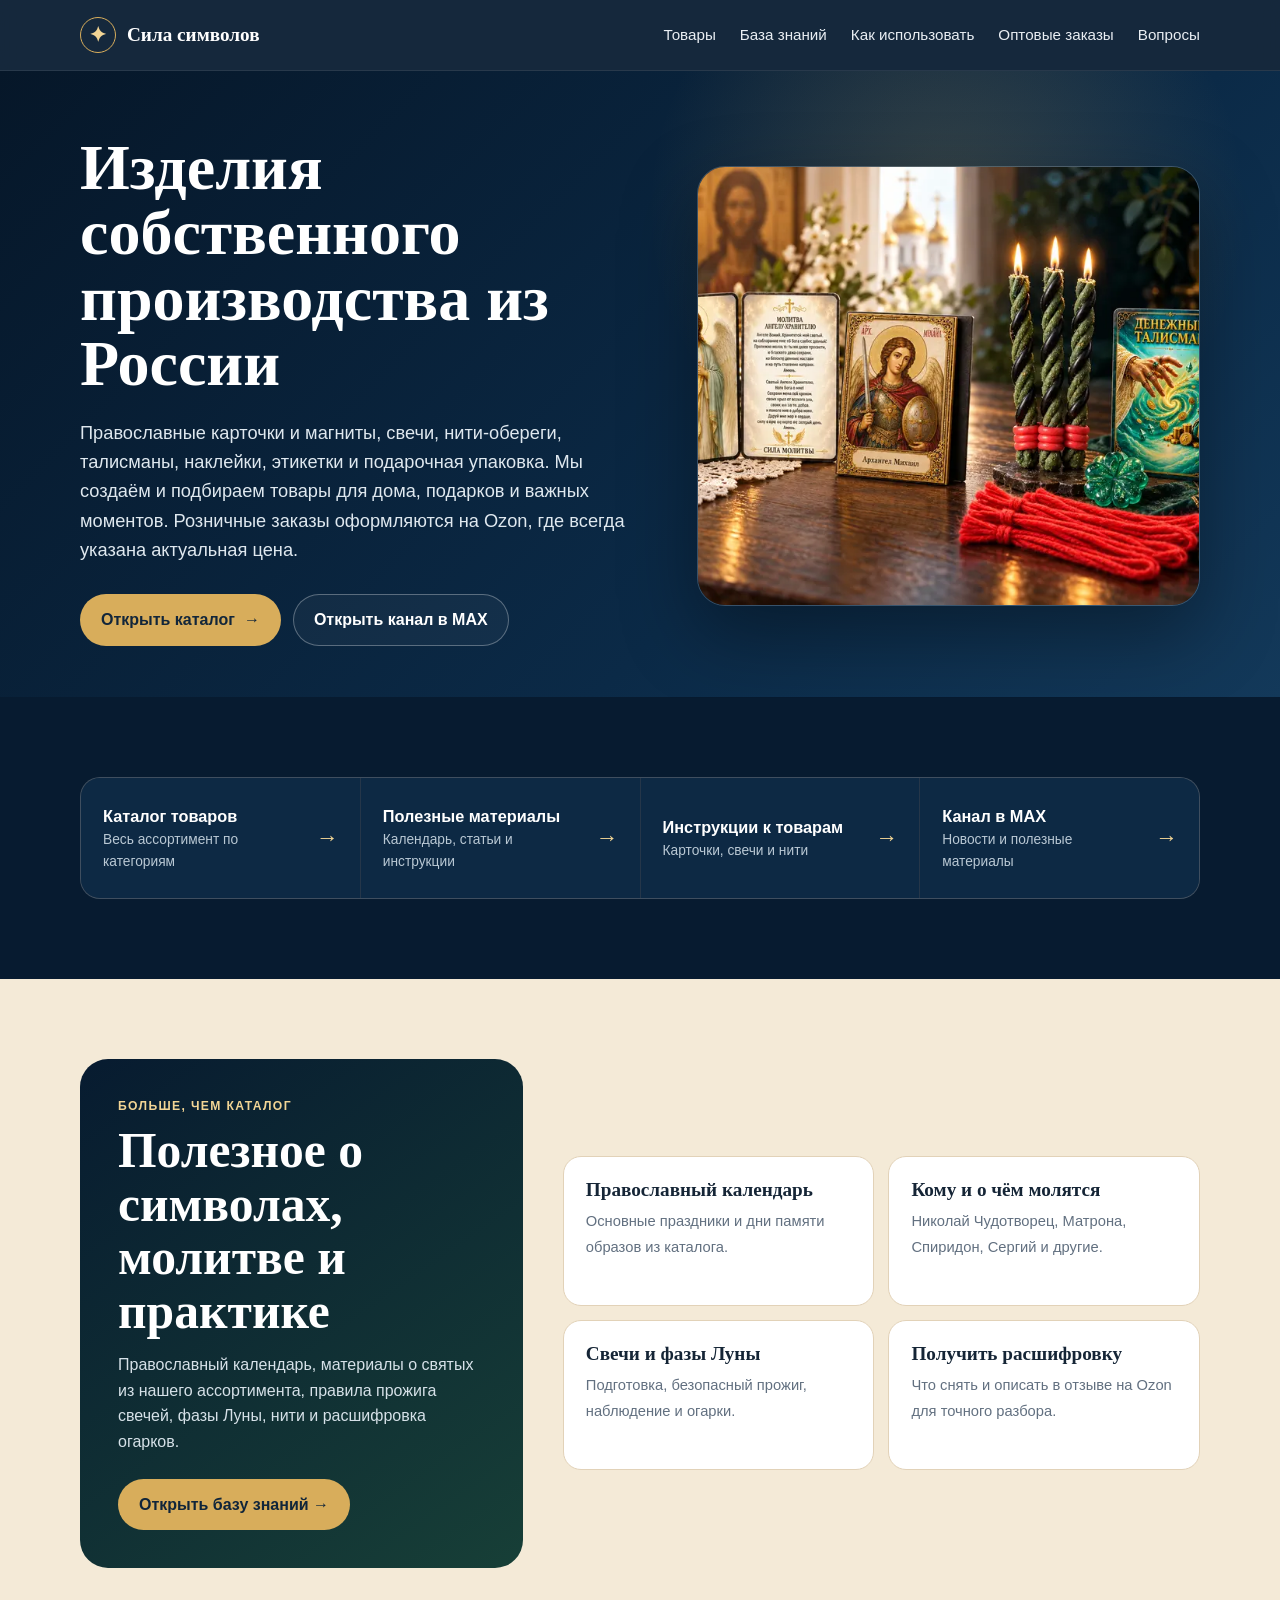
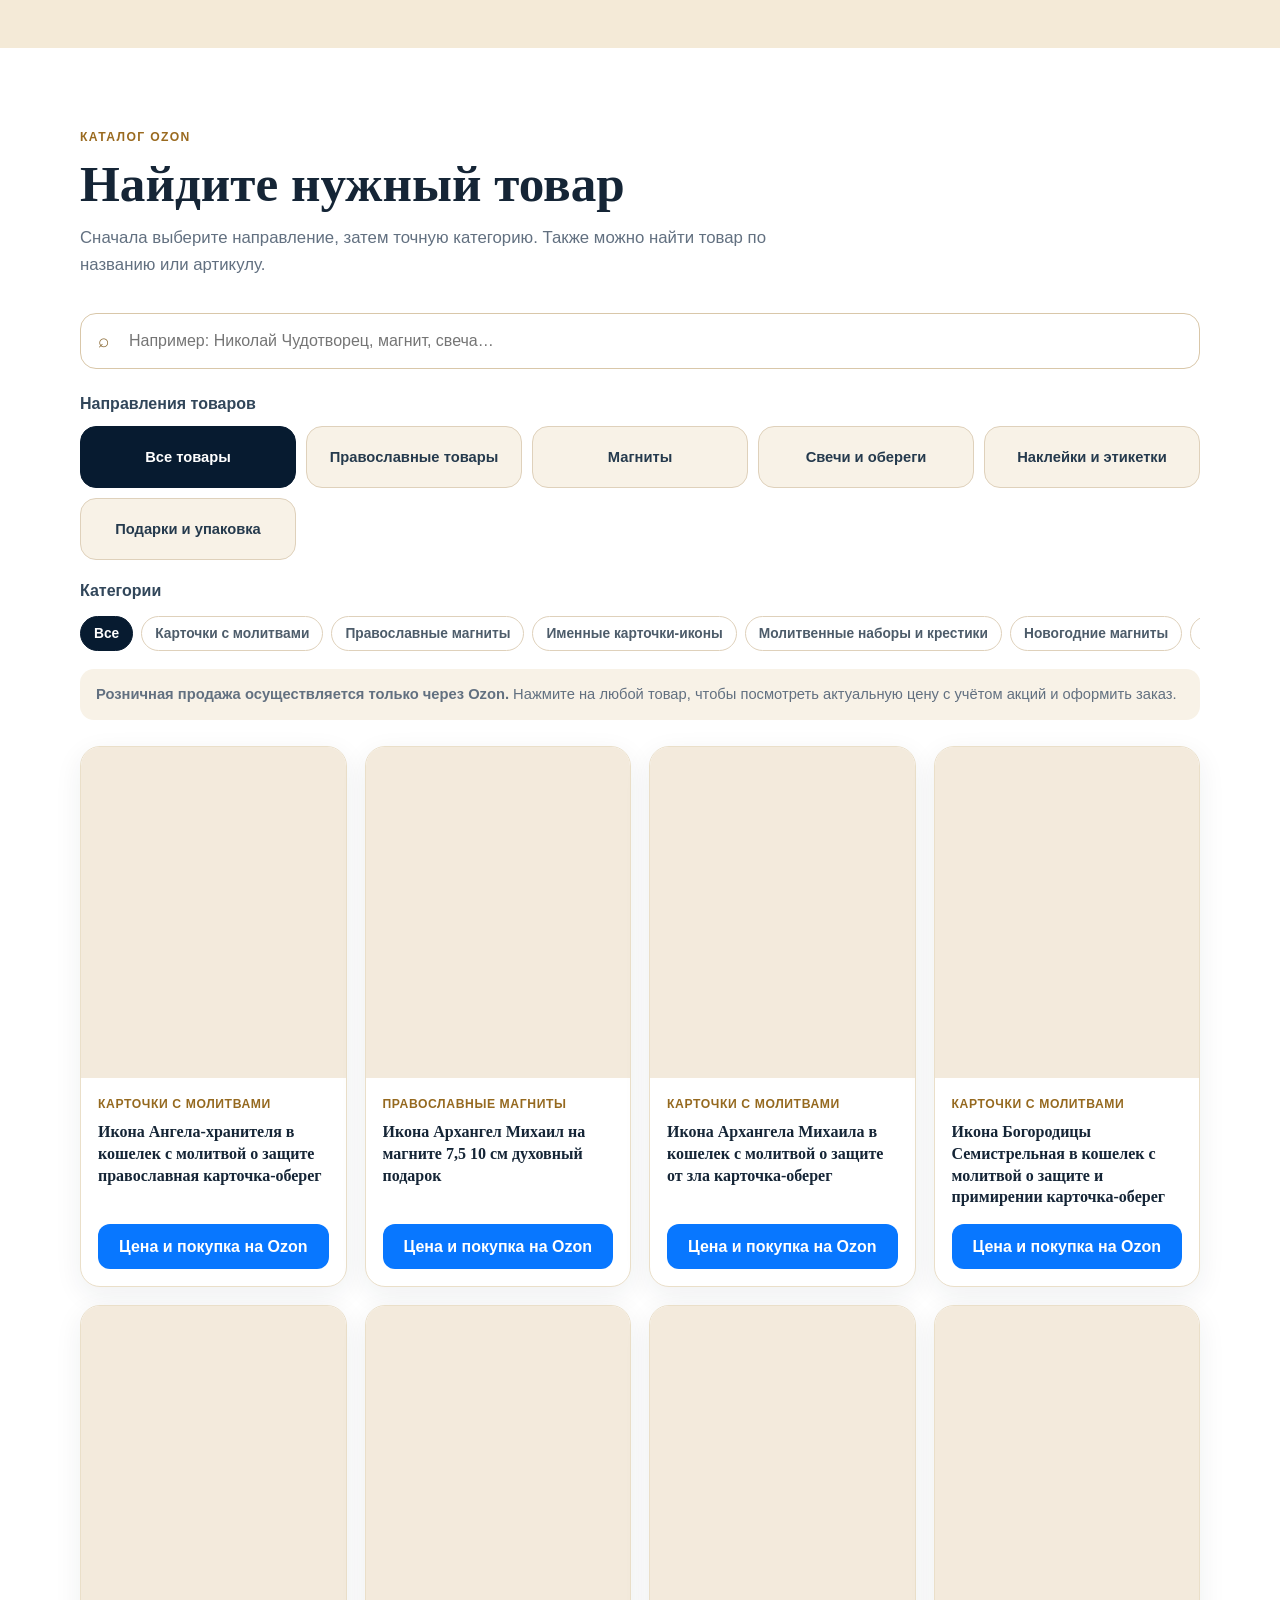
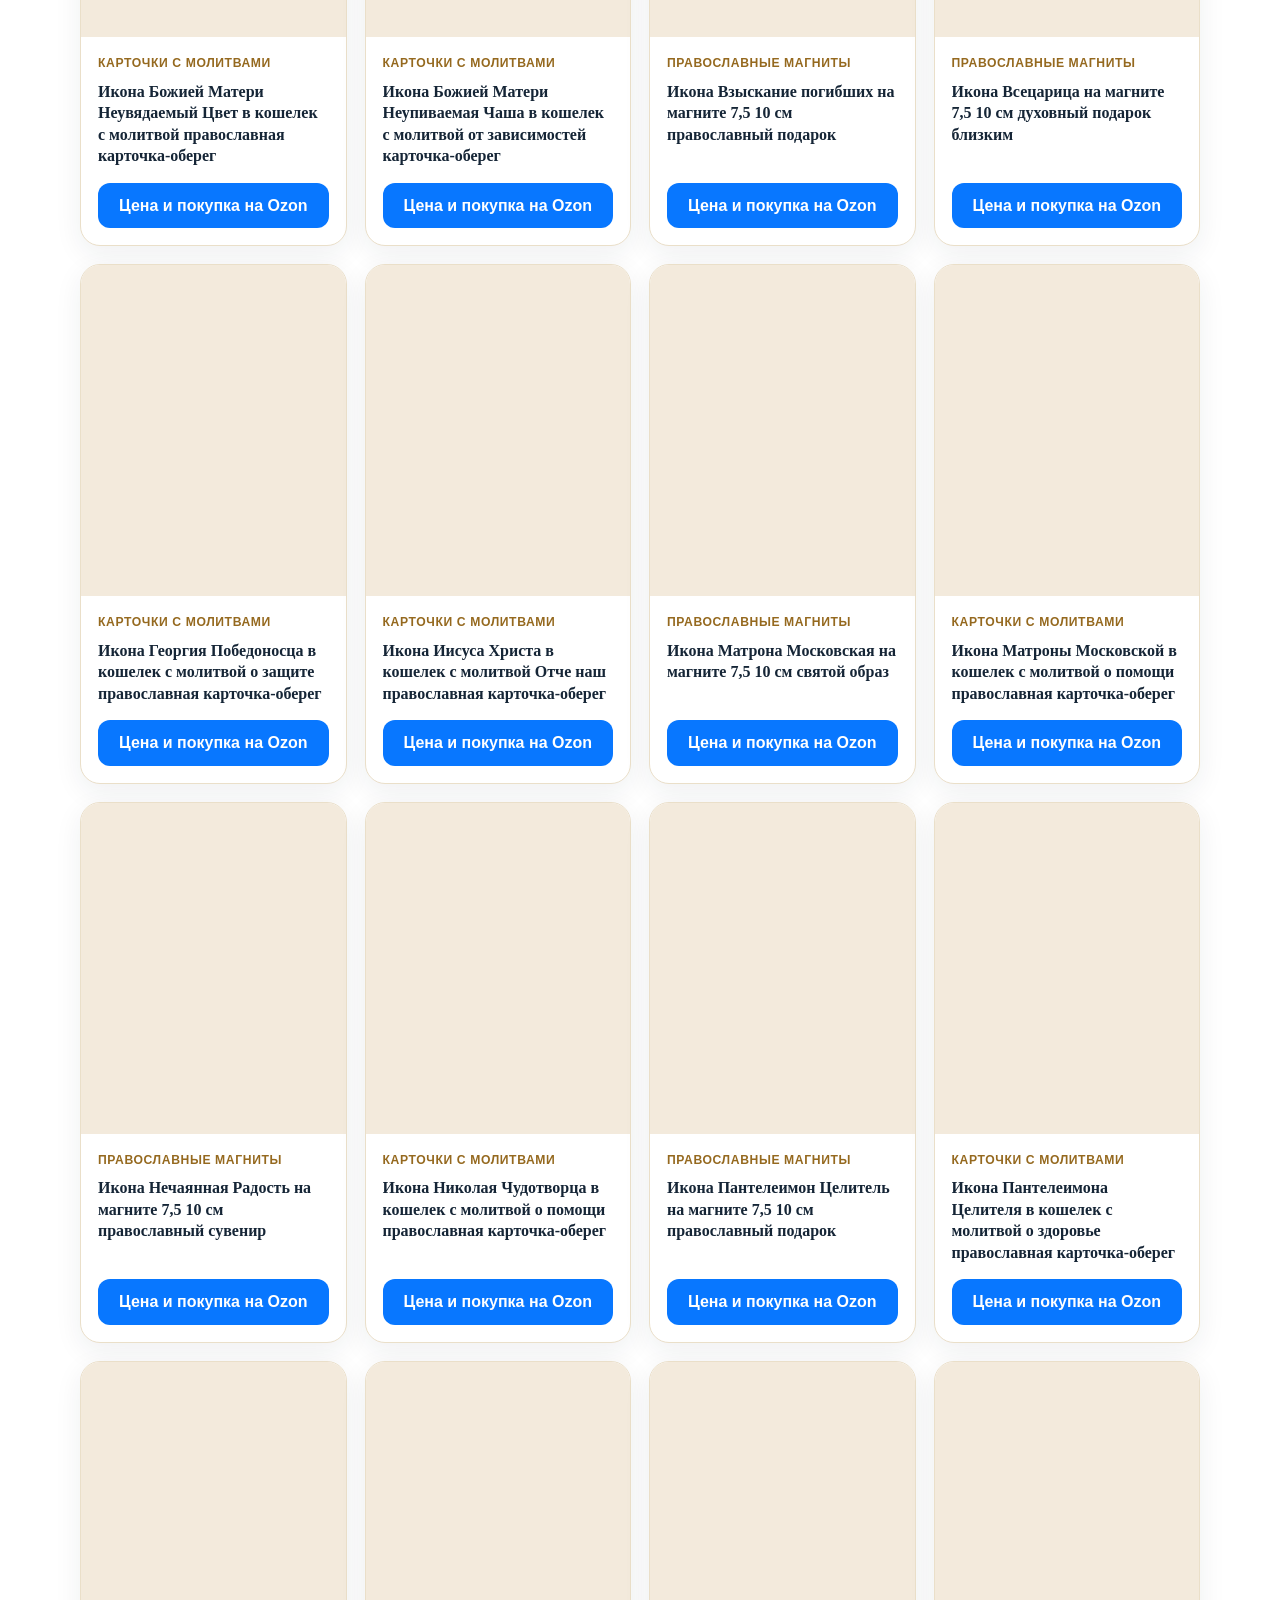
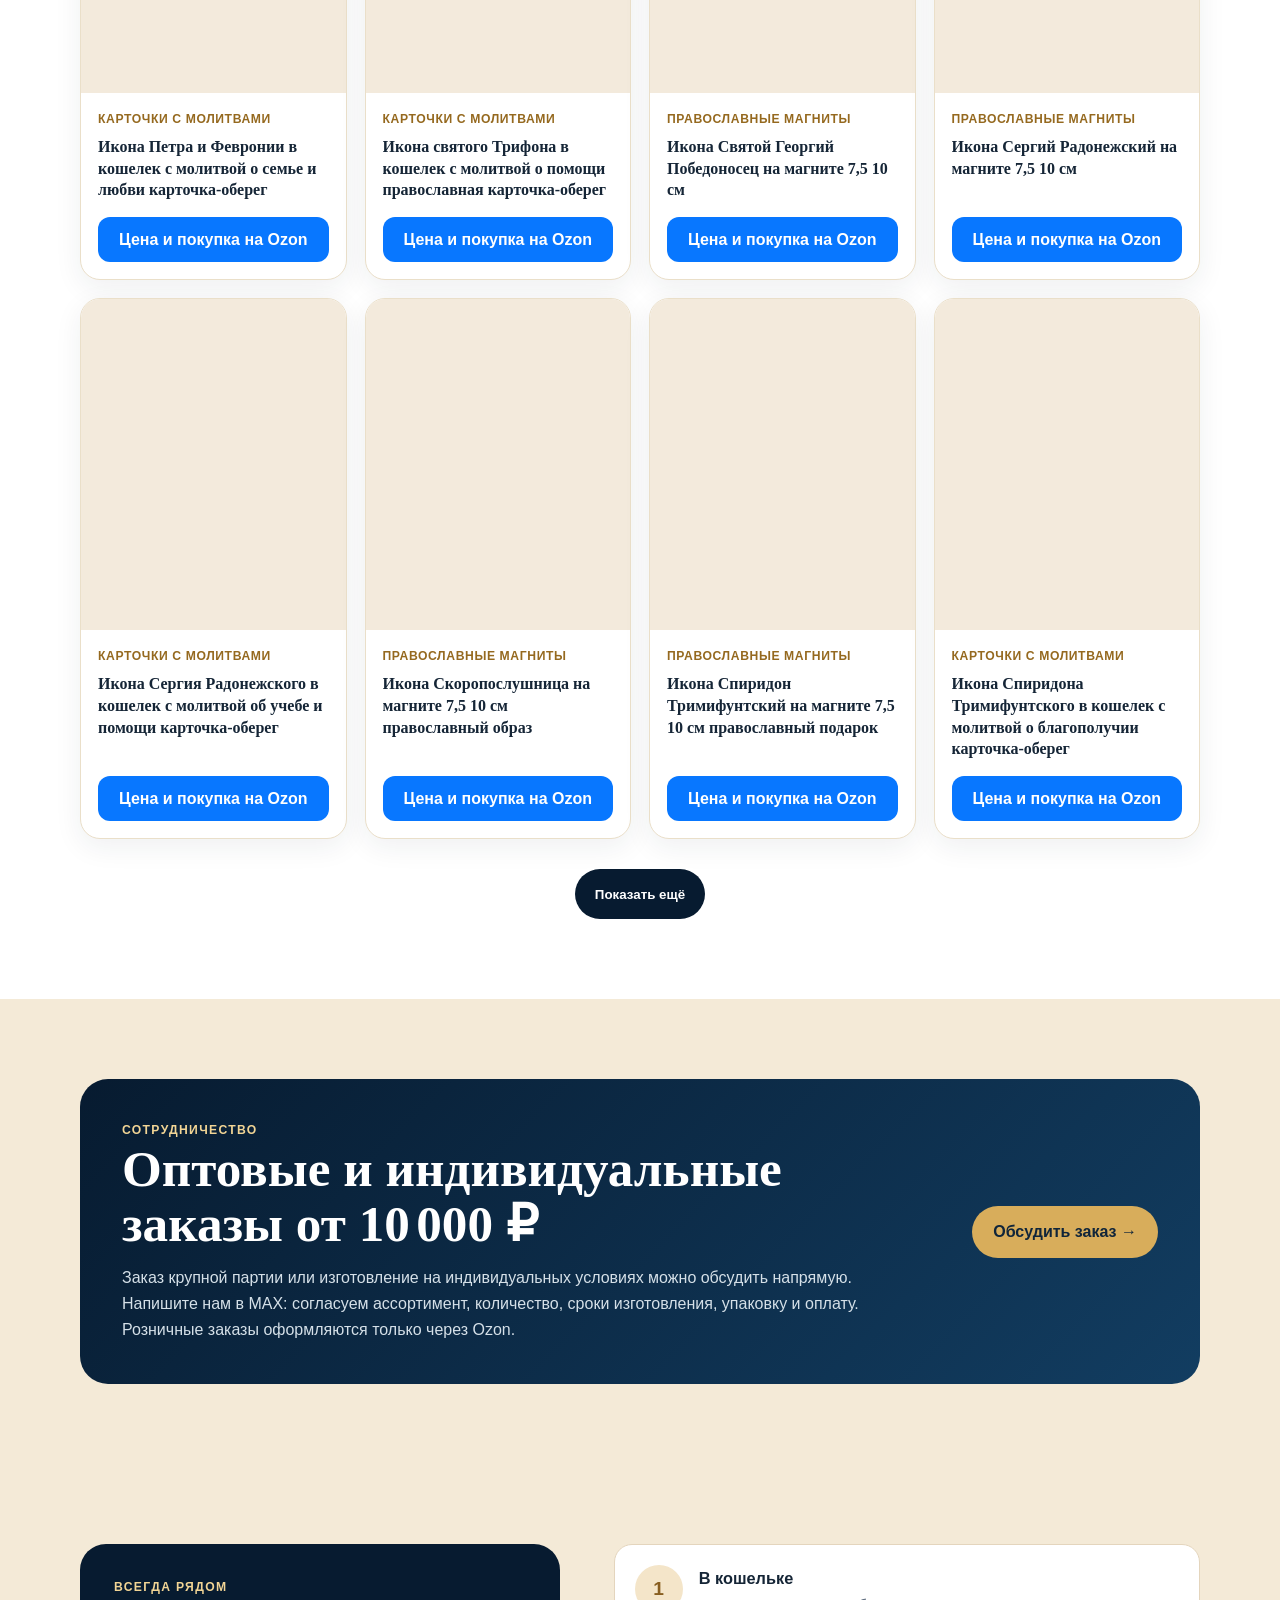
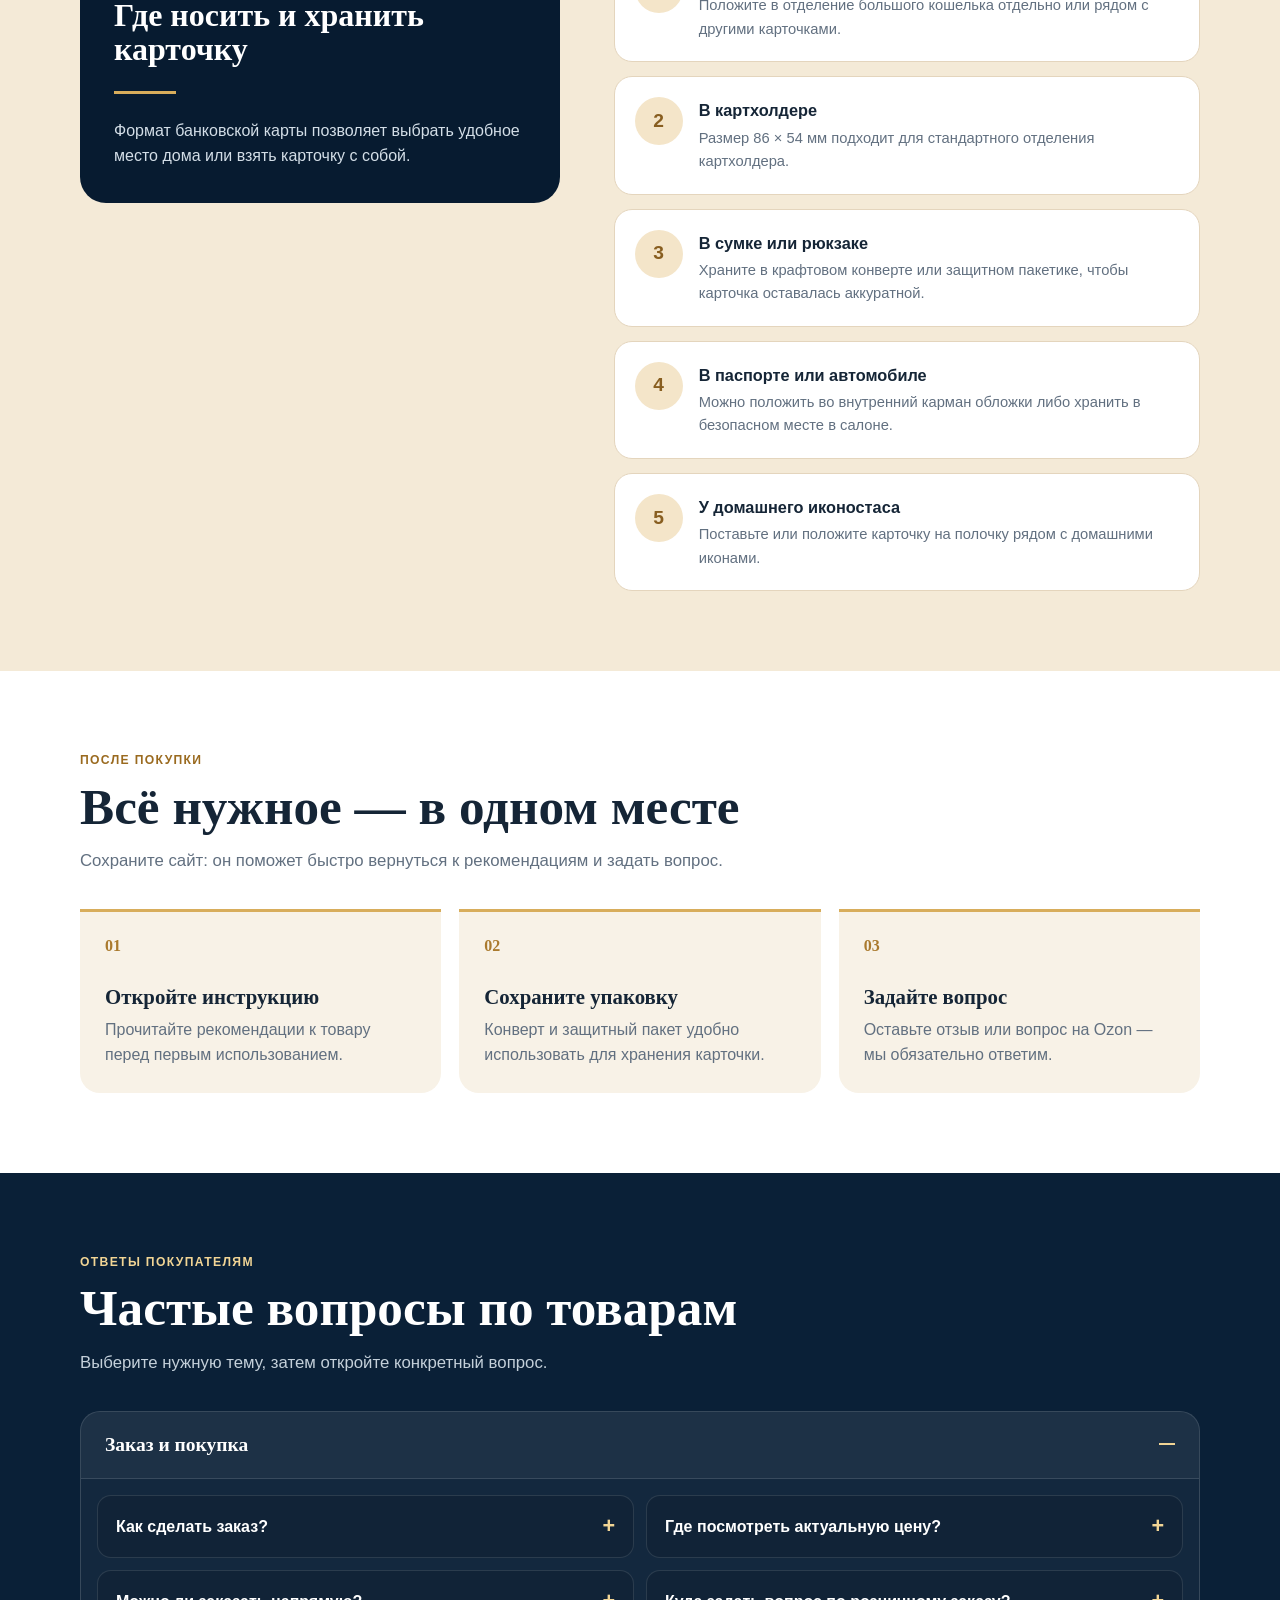
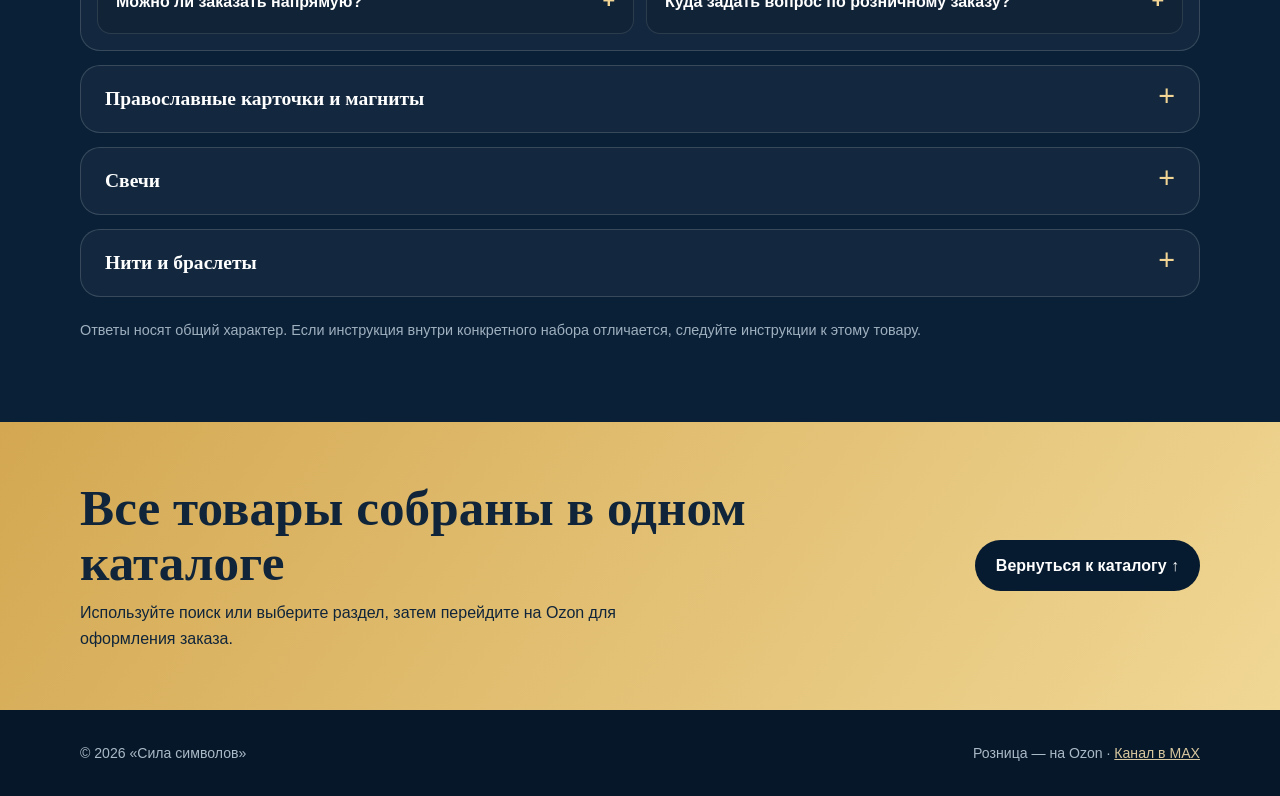
==== commit a935daa9: "Упростить первый экран и сделать каталог компактнее" ====
--- a/index.html
+++ b/index.html
@@ -10,25 +10,25 @@
   <style>
     :root{--navy:#071b30;--gold:#d8ad5b;--gold2:#f2d595;--cream:#fffaf0;--paper:#f4ead7;--ink:#152536;--muted:#627080;--shadow:0 18px 55px rgba(3,20,37,.14)}
     *{box-sizing:border-box}html{scroll-behavior:smooth}body{margin:0;font-family:Inter,Segoe UI,Arial,sans-serif;color:var(--ink);background:var(--cream);font-size:16px;line-height:1.6}a{color:inherit}button,a{touch-action:manipulation}.shell{width:min(1120px,calc(100% - 36px));margin:auto}.topbar{position:sticky;top:0;z-index:20;background:rgba(7,27,48,.94);backdrop-filter:blur(14px);color:white;border-bottom:1px solid rgba(255,255,255,.08)}.topbar .shell{height:70px;display:flex;align-items:center;justify-content:space-between}.brand{display:flex;align-items:center;gap:11px;text-decoration:none;font-family:Georgia,serif;font-size:1.2rem;font-weight:700}.brand-mark{width:36px;height:36px;border:1px solid var(--gold);border-radius:50%;display:grid;place-items:center;color:var(--gold2);font:700 1.3rem Georgia}.nav{display:flex;gap:24px}.nav a{text-decoration:none;color:#e9eef3;font-size:.95rem}.nav a:hover{color:var(--gold2)}
-    .hero{color:white;background:radial-gradient(circle at 74% 22%,rgba(216,173,91,.22),transparent 28%),linear-gradient(135deg,#061729 0%,#0b2a47 64%,#13395a 100%);padding:72px 0 56px;overflow:hidden}.hero-grid{display:grid;grid-template-columns:1.05fr .95fr;gap:60px;align-items:center}.eyebrow{color:var(--gold2);font-weight:800;letter-spacing:.12em;text-transform:uppercase;font-size:.78rem}.hero h1{font:700 clamp(2.7rem,6vw,5.3rem)/.98 Georgia,serif;margin:14px 0 22px;max-width:700px}.hero-copy{font-size:1.14rem;color:#dfe8ef;max-width:630px}.actions{display:flex;gap:12px;flex-wrap:wrap;margin-top:30px}.btn{min-height:50px;padding:12px 20px;border-radius:999px;text-decoration:none;font-weight:800;display:inline-flex;align-items:center;justify-content:center;gap:9px;border:1px solid transparent;cursor:pointer}.btn-primary{background:var(--gold);color:#12263a}.btn-primary:hover{background:var(--gold2)}.btn-ghost{border-color:rgba(255,255,255,.3);color:white;background:rgba(255,255,255,.04)}.btn-ghost:hover{border-color:var(--gold)}.hero-visual{position:relative;min-height:480px}.hero-visual img{width:100%;height:480px;object-fit:cover;border-radius:28px;box-shadow:0 28px 75px rgba(0,0,0,.36);border:1px solid rgba(255,255,255,.18)}.photo-note{position:absolute;left:-22px;bottom:24px;background:white;color:var(--ink);padding:16px 18px;border-radius:16px;box-shadow:var(--shadow);max-width:235px}.photo-note strong{display:block;font-family:Georgia,serif;font-size:1.08rem}.photo-note span{color:var(--muted);font-size:.88rem}
+    .hero{color:white;background:radial-gradient(circle at 74% 22%,rgba(216,173,91,.22),transparent 28%),linear-gradient(135deg,#061729 0%,#0b2a47 64%,#13395a 100%);padding:64px 0 52px;overflow:hidden}.hero-grid{display:grid;grid-template-columns:1.05fr .95fr;gap:60px;align-items:center}.hero h1{font:700 clamp(2.45rem,5vw,4.6rem)/1.02 Georgia,serif;margin:0 0 22px;max-width:720px}.hero-copy{font-size:1.14rem;color:#dfe8ef;max-width:660px}.actions{display:flex;gap:12px;flex-wrap:wrap;margin-top:30px}.btn{min-height:50px;padding:12px 20px;border-radius:999px;text-decoration:none;font-weight:800;display:inline-flex;align-items:center;justify-content:center;gap:9px;border:1px solid transparent;cursor:pointer}.btn-primary{background:var(--gold);color:#12263a}.btn-primary:hover{background:var(--gold2)}.btn-ghost{border-color:rgba(255,255,255,.3);color:white;background:rgba(255,255,255,.04)}.btn-ghost:hover{border-color:var(--gold)}.hero-visual{min-height:440px}.hero-visual img{width:100%;height:440px;object-fit:cover;border-radius:28px;box-shadow:0 28px 75px rgba(0,0,0,.36);border:1px solid rgba(255,255,255,.18)}
     section{padding:80px 0}.section-head{max-width:730px;margin-bottom:34px}.kicker{font-weight:800;color:#9a6a1f;text-transform:uppercase;letter-spacing:.11em;font-size:.76rem}.section-head h2{font:700 clamp(2rem,4vw,3.25rem)/1.06 Georgia,serif;margin:9px 0 14px}.section-head p{color:var(--muted);font-size:1.05rem;margin:0}.quick{margin-top:-1px;background:var(--navy)}.quick-grid{display:grid;grid-template-columns:repeat(4,1fr);gap:1px;background:rgba(255,255,255,.12);border:1px solid rgba(255,255,255,.12);border-radius:20px;overflow:hidden}.quick a{color:white;text-decoration:none;padding:25px 22px;background:#0d2944;display:flex;align-items:center;justify-content:space-between;gap:18px}.quick a:hover{background:#153653}.quick strong{display:block;font-size:1.02rem}.quick span{display:block;color:#b9c8d4;font-size:.86rem}.arrow{color:var(--gold2);font-size:1.4rem}
     .knowledge-promo{background:#f4ead7}.knowledge-grid{display:grid;grid-template-columns:.82fr 1.18fr;gap:40px;align-items:center}.knowledge-panel{background:linear-gradient(145deg,#071b30,#173f37);color:#fff;border-radius:28px;padding:38px}.knowledge-panel h2{font:700 clamp(2rem,4vw,3.1rem)/1.08 Georgia,serif;margin:8px 0 14px}.knowledge-panel p{color:#d6e1e8;margin:0}.knowledge-panel .btn{background:var(--gold);color:#10253a;margin-top:24px}.knowledge-links{display:grid;grid-template-columns:1fr 1fr;gap:14px}.knowledge-link{display:block;background:#fff;border:1px solid #e2d2b8;border-radius:18px;padding:22px;text-decoration:none;min-height:150px}.knowledge-link:hover{transform:translateY(-2px);box-shadow:var(--shadow)}.knowledge-link b{display:block;font:700 1.2rem Georgia,serif;margin-bottom:7px}.knowledge-link span{color:var(--muted);font-size:.92rem}
-    .products{background:#fff}.catalog-toolbar{display:grid;grid-template-columns:minmax(240px,1fr) auto;gap:16px;align-items:center;margin-bottom:22px}.search-box{position:relative}.search-box input{width:100%;height:56px;border:1px solid #d9c7a9;border-radius:16px;padding:0 18px 0 48px;font:inherit;color:var(--ink);background:#fff;outline:none}.search-box input:focus{border-color:#9f752e;box-shadow:0 0 0 3px rgba(216,173,91,.2)}.search-icon{position:absolute;left:18px;top:50%;transform:translateY(-50%);color:#8b6b37;font-size:1.2rem}.catalog-count{color:var(--muted);font-weight:700;white-space:nowrap}.filter-label{font-weight:800;margin:0 0 10px;color:#31465a}.catalog-groups{display:grid;grid-template-columns:repeat(5,minmax(0,1fr));gap:10px;margin-bottom:18px}.group-filter{min-height:74px;border:1px solid #dfd1bb;background:#f8f2e7;color:#253a4d;padding:12px;border-radius:16px;font:800 .92rem/1.25 Inter,Segoe UI,Arial,sans-serif;cursor:pointer}.group-filter span{display:block;color:#7b6a51;font-size:.78rem;margin-top:4px}.group-filter:hover,.group-filter.active{background:var(--navy);border-color:var(--navy);color:#fff}.group-filter.active span{color:#d7e0e7}.category-filters{display:flex;gap:8px;overflow-x:auto;padding:2px 0 18px;scrollbar-width:thin}.filter-chip{border:1px solid #dfd1bb;background:#fff;color:#4d5c6a;padding:9px 13px;border-radius:999px;font:700 .86rem Inter,Segoe UI,Arial,sans-serif;white-space:nowrap;cursor:pointer}.filter-chip:hover,.filter-chip.active{background:var(--navy);border-color:var(--navy);color:#fff}.catalog-note{font-size:.92rem;color:var(--muted);margin:0 0 26px;padding:14px 16px;background:#f8f2e7;border-radius:14px}.catalog-grid{display:grid;grid-template-columns:repeat(4,minmax(0,1fr));gap:18px}.catalog-card{display:flex;flex-direction:column;min-width:0;border:1px solid #eadfc9;border-radius:20px;overflow:hidden;background:#fff;box-shadow:0 8px 28px rgba(33,45,58,.07);transition:transform .2s,box-shadow .2s}.catalog-card:hover{transform:translateY(-3px);box-shadow:0 14px 36px rgba(33,45,58,.13)}.catalog-image{aspect-ratio:4/5;background:#f3eadc;overflow:hidden}.catalog-image img{width:100%;height:100%;display:block;object-fit:cover}.catalog-image.image-failed{background:linear-gradient(145deg,#0d2944,#1d4668)}.catalog-image.image-failed:after{content:"Сила символов";display:grid;place-items:center;height:100%;color:var(--gold2);font:700 1.25rem Georgia,serif}.catalog-body{padding:17px;display:flex;flex-direction:column;flex:1}.catalog-category{color:#95691f;font-size:.76rem;font-weight:800;text-transform:uppercase;letter-spacing:.05em}.catalog-card h3{font:700 1rem/1.35 Georgia,serif;margin:7px 0 16px;display:-webkit-box;-webkit-line-clamp:4;-webkit-box-orient:vertical;overflow:hidden}.catalog-card h3 a{text-decoration:none}.catalog-card h3 a:hover{color:#8a5b17;text-decoration:underline}.catalog-card .buy{margin-top:auto;border-radius:12px;min-height:44px;padding:9px 14px;background:#0877ff;color:#fff}.catalog-card .buy:hover{background:#0063d8}.catalog-empty{grid-column:1/-1;text-align:center;padding:55px 20px;background:#faf5eb;border-radius:20px;color:var(--muted)}.show-more{display:flex;margin:30px auto 0;background:var(--navy);color:#fff;border:none}.show-more:hover{background:#153b5d}.wholesale{background:#f4ead7}.wholesale-card{display:grid;grid-template-columns:1fr auto;gap:35px;align-items:center;background:linear-gradient(135deg,#071b30,#123d61);color:#fff;border-radius:28px;padding:42px}.wholesale-card h2{font:700 clamp(2rem,4vw,3.2rem)/1.08 Georgia,serif;margin:0 0 14px}.wholesale-card p{color:#d5e0e8;margin:0;max-width:740px}.wholesale-card .btn{background:var(--gold);color:#10253a;white-space:nowrap}
+    .products{background:#fff}.catalog-toolbar{margin-bottom:22px}.search-box{position:relative;display:block}.search-box input{width:100%;height:56px;border:1px solid #d9c7a9;border-radius:16px;padding:0 18px 0 48px;font:inherit;color:var(--ink);background:#fff;outline:none}.search-box input:focus{border-color:#9f752e;box-shadow:0 0 0 3px rgba(216,173,91,.2)}.search-icon{position:absolute;left:18px;top:50%;transform:translateY(-50%);color:#8b6b37;font-size:1.2rem}.filter-label{font-weight:800;margin:0 0 10px;color:#31465a}.catalog-groups{display:grid;grid-template-columns:repeat(5,minmax(0,1fr));gap:10px;margin-bottom:18px}.group-filter{min-height:62px;border:1px solid #dfd1bb;background:#f8f2e7;color:#253a4d;padding:11px;border-radius:16px;font:800 .92rem/1.25 Inter,Segoe UI,Arial,sans-serif;cursor:pointer}.group-filter:hover,.group-filter.active{background:var(--navy);border-color:var(--navy);color:#fff}.category-filters{display:flex;gap:8px;overflow-x:auto;padding:2px 0 18px;scrollbar-width:thin}.filter-chip{border:1px solid #dfd1bb;background:#fff;color:#4d5c6a;padding:9px 13px;border-radius:999px;font:700 .86rem Inter,Segoe UI,Arial,sans-serif;white-space:nowrap;cursor:pointer}.filter-chip:hover,.filter-chip.active{background:var(--navy);border-color:var(--navy);color:#fff}.catalog-note{font-size:.92rem;color:var(--muted);margin:0 0 26px;padding:14px 16px;background:#f8f2e7;border-radius:14px}.catalog-grid{display:grid;grid-template-columns:repeat(4,minmax(0,1fr));gap:18px}.catalog-card{display:flex;flex-direction:column;min-width:0;border:1px solid #eadfc9;border-radius:20px;overflow:hidden;background:#fff;box-shadow:0 8px 28px rgba(33,45,58,.07);transition:transform .2s,box-shadow .2s}.catalog-card:hover{transform:translateY(-3px);box-shadow:0 14px 36px rgba(33,45,58,.13)}.catalog-image{aspect-ratio:4/5;background:#f3eadc;overflow:hidden}.catalog-image img{width:100%;height:100%;display:block;object-fit:cover}.catalog-image.image-failed{background:linear-gradient(145deg,#0d2944,#1d4668)}.catalog-image.image-failed:after{content:"Сила символов";display:grid;place-items:center;height:100%;color:var(--gold2);font:700 1.25rem Georgia,serif}.catalog-body{padding:17px;display:flex;flex-direction:column;flex:1}.catalog-category{color:#95691f;font-size:.76rem;font-weight:800;text-transform:uppercase;letter-spacing:.05em}.catalog-card h3{font:700 1rem/1.35 Georgia,serif;margin:7px 0 16px;display:-webkit-box;-webkit-line-clamp:4;-webkit-box-orient:vertical;overflow:hidden}.catalog-card h3 a{text-decoration:none}.catalog-card h3 a:hover{color:#8a5b17;text-decoration:underline}.catalog-card .buy{margin-top:auto;border-radius:12px;min-height:44px;padding:9px 14px;background:#0877ff;color:#fff}.catalog-card .buy:hover{background:#0063d8}.catalog-empty{grid-column:1/-1;text-align:center;padding:55px 20px;background:#faf5eb;border-radius:20px;color:var(--muted)}.show-more{display:flex;margin:30px auto 0;background:var(--navy);color:#fff;border:none}.show-more:hover{background:#153b5d}.wholesale{background:#f4ead7}.wholesale-card{display:grid;grid-template-columns:1fr auto;gap:35px;align-items:center;background:linear-gradient(135deg,#071b30,#123d61);color:#fff;border-radius:28px;padding:42px}.wholesale-card h2{font:700 clamp(2rem,4vw,3.2rem)/1.08 Georgia,serif;margin:0 0 14px}.wholesale-card p{color:#d5e0e8;margin:0;max-width:740px}.wholesale-card .btn{background:var(--gold);color:#10253a;white-space:nowrap}
     .guide{background:var(--paper)}.guide-grid{display:grid;grid-template-columns:.9fr 1.1fr;gap:54px;align-items:start}.guide-card{background:var(--navy);color:white;border-radius:26px;padding:34px;position:sticky;top:100px}.guide-card h3{font:700 2rem/1.08 Georgia,serif;margin:0 0 15px}.guide-card p{color:#d3dee7;margin:0}.mini-rule{width:62px;height:3px;background:var(--gold);margin:24px 0}.ways{display:grid;gap:14px}.way{display:grid;grid-template-columns:48px 1fr;gap:16px;background:white;padding:20px;border-radius:18px;border:1px solid #e4d5bd}.way b{width:48px;height:48px;border-radius:50%;background:#f4e5c9;display:grid;place-items:center;color:#885e20;font-size:1.2rem}.way h4{margin:0 0 3px;font-size:1.02rem}.way p{margin:0;color:var(--muted);font-size:.92rem}
     .after{background:#fff}.steps{counter-reset:step;display:grid;grid-template-columns:repeat(3,1fr);gap:18px}.step{counter-increment:step;border-top:3px solid var(--gold);background:#f8f2e7;border-radius:0 0 20px 20px;padding:25px}.step:before{content:"0" counter(step);display:block;color:#aa7a2e;font:700 1rem Georgia;margin-bottom:30px}.step h3{margin:0 0 8px;font:700 1.3rem Georgia}.step p{margin:0;color:var(--muted)}
     .faq{background:#0a2037;color:white}.faq .section-head p{color:#c4d0da}.faq-groups{display:grid;gap:14px}.faq-group{border:1px solid rgba(255,255,255,.15);border-radius:20px;background:rgba(255,255,255,.04);overflow:hidden}.faq-group>summary{list-style:none;cursor:pointer;font:700 1.22rem Georgia,serif;padding:22px 58px 22px 24px;position:relative}.faq-group>summary::-webkit-details-marker,.faq-item>summary::-webkit-details-marker{display:none}.faq-group>summary:after{content:"+";position:absolute;right:24px;top:14px;color:var(--gold2);font:400 1.8rem Arial}.faq-group[open]>summary:after{content:"–"}.faq-group[open]>summary{background:rgba(255,255,255,.045);border-bottom:1px solid rgba(255,255,255,.12)}.faq-items{display:grid;grid-template-columns:1fr 1fr;gap:12px;padding:16px}.faq-item{border:1px solid rgba(255,255,255,.11);border-radius:14px;background:rgba(0,0,0,.1);padding:0 18px}.faq-item>summary{list-style:none;cursor:pointer;font-weight:800;padding:18px 30px 18px 0;position:relative}.faq-item>summary:after{content:"+";position:absolute;right:0;color:var(--gold2);font-size:1.35rem;top:13px}.faq-item[open]>summary:after{content:"–"}.faq-item p{color:#c6d2dc;margin:0;padding:0 0 18px}.faq-note{color:#9fb0bf;font-size:.9rem;margin:22px 0 0}.cta{background:linear-gradient(125deg,#d4a852,#f0d794);padding:58px 0;color:#10253a}.cta-grid{display:flex;justify-content:space-between;align-items:center;gap:30px}.cta h2{font:700 clamp(2rem,4vw,3.2rem)/1.08 Georgia,serif;margin:0}.cta p{margin:10px 0 0;max-width:620px}.cta .btn{background:var(--navy);color:white;white-space:nowrap}footer{background:#061729;color:#aab9c6;padding:32px 0}.footer-grid{display:flex;justify-content:space-between;gap:20px;align-items:center}.footer-grid p{margin:0;font-size:.88rem}.footer-grid a{color:#d9c89f}.toast{position:fixed;left:50%;bottom:24px;transform:translate(-50%,120px);opacity:0;z-index:50;background:#fff;color:var(--ink);padding:14px 18px;border-radius:14px;box-shadow:0 18px 50px rgba(0,0,0,.3);transition:.3s;max-width:calc(100% - 28px);text-align:center}.toast.show{transform:translate(-50%,0);opacity:1}
     @media(max-width:980px){.catalog-grid{grid-template-columns:repeat(3,minmax(0,1fr))}.catalog-groups{grid-template-columns:repeat(3,minmax(0,1fr))}}
-    @media(max-width:820px){.nav{display:none}.hero{padding:48px 0}.hero-grid,.guide-grid,.knowledge-grid{grid-template-columns:1fr;gap:34px}.hero h1{font-size:3.4rem}.hero-visual{min-height:330px}.hero-visual img{height:330px}.photo-note{left:14px;bottom:14px}.quick-grid,.steps{grid-template-columns:1fr}.quick{padding:0}.guide-card{position:static}.faq-items{grid-template-columns:1fr}.cta-grid,.footer-grid{align-items:flex-start;flex-direction:column}.catalog-grid{grid-template-columns:repeat(2,minmax(0,1fr))}.catalog-toolbar{grid-template-columns:1fr}.catalog-count{white-space:normal}.wholesale-card{grid-template-columns:1fr;padding:30px}.wholesale-card .btn{width:100%}}
-    @media(max-width:480px){.shell{width:min(100% - 24px,1120px)}.hero h1{font-size:2.75rem}.hero-copy{font-size:1rem}.actions .btn{width:100%}.hero-visual{min-height:270px}.hero-visual img{height:270px}.photo-note{right:14px;max-width:none}.catalog-groups{grid-template-columns:1fr 1fr}.group-filter{min-height:68px}.catalog-grid{grid-template-columns:1fr}.catalog-card h3{-webkit-line-clamp:3}section{padding:62px 0}.cta .btn{width:100%}}
+    @media(max-width:820px){.nav{display:none}.hero{padding:42px 0}.hero-grid,.guide-grid,.knowledge-grid{grid-template-columns:1fr;gap:30px}.hero h1{font-size:3rem}.hero-visual{min-height:300px}.hero-visual img{height:300px}.quick-grid,.steps{grid-template-columns:1fr}.quick{padding:0}.guide-card{position:static}.faq-items{grid-template-columns:1fr}.cta-grid,.footer-grid{align-items:flex-start;flex-direction:column}.catalog-grid{grid-template-columns:repeat(2,minmax(0,1fr));gap:12px}.wholesale-card{grid-template-columns:1fr;padding:30px}.wholesale-card .btn{width:100%}}
+    @media(max-width:480px){.shell{width:min(100% - 24px,1120px)}.hero{padding:34px 0}.hero h1{font-size:2.25rem}.hero-copy{font-size:1rem}.actions{margin-top:24px}.actions .btn{width:100%}.hero-visual{min-height:235px}.hero-visual img{height:235px;border-radius:20px}.catalog-groups{grid-template-columns:1fr 1fr}.group-filter{min-height:58px}.catalog-grid{grid-template-columns:repeat(2,minmax(0,1fr));gap:10px}.catalog-card{border-radius:14px}.catalog-image{aspect-ratio:1/1}.catalog-body{padding:10px}.catalog-category{font-size:.7rem;line-height:1.25}.catalog-card h3{font-size:.98rem;line-height:1.28;margin:6px 0 10px;-webkit-line-clamp:3}.catalog-card .buy{min-height:42px;padding:7px 8px;font-size:.86rem;line-height:1.2;text-align:center}section{padding:56px 0}.cta .btn{width:100%}}
   </style>
 </head>
 <body>
   <header class="topbar"><div class="shell"><a class="brand" href="#top"><span class="brand-mark">✦</span>Сила символов</a><nav class="nav"><a href="#products">Товары</a><a href="knowledge.html">База знаний</a><a href="#guide">Как использовать</a><a href="#wholesale">Оптовые заказы</a><a href="#faq">Вопросы</a></nav></div></header>
   <main id="top">
-    <section class="hero"><div class="shell hero-grid"><div><div class="eyebrow">Сила символов</div><h1>Полный каталог наших товаров</h1><p class="hero-copy">494 товара: православные карточки, магниты, свечи, нити, талисманы, наклейки и подарки. Розничная покупка оформляется на Ozon — нажмите на понравившийся товар, чтобы увидеть актуальную цену.</p><div class="actions"><a class="btn btn-primary" href="#products">Открыть каталог <span>→</span></a><a class="btn btn-ghost" href="https://max.ru/se14344994_biz" target="_blank" rel="noopener">Открыть канал в MAX</a></div></div><div class="hero-visual"><img src="assets/hero-v2.webp" alt="Товары «Сила символов»: православные карточки и магниты, свечи, нити и талисманы"><div class="photo-note"><strong>Наши реальные товары</strong><span>Карточки, магниты, свечи, нити и талисманы из каталога.</span></div></div></div></section>
-    <section class="quick"><div class="shell quick-grid"><a href="#products"><div><strong>Каталог товаров</strong><span>494 товара по направлениям</span></div><i class="arrow">→</i></a><a href="knowledge.html"><div><strong>Полезные материалы</strong><span>Календарь, статьи и инструкции</span></div><i class="arrow">→</i></a><a href="knowledge.html#candles"><div><strong>Инструкции к товарам</strong><span>Карточки, свечи и нити</span></div><i class="arrow">→</i></a><a href="https://max.ru/se14344994_biz" target="_blank" rel="noopener"><div><strong>Канал в MAX</strong><span>Новости и полезные материалы</span></div><i class="arrow">→</i></a></div></section>
+    <section class="hero"><div class="shell hero-grid"><div><h1>Изделия собственного производства из России</h1><p class="hero-copy">Православные карточки и магниты, свечи, нити-обереги, талисманы, наклейки, этикетки и подарочная упаковка. Мы создаём и подбираем товары для дома, подарков и важных моментов. Розничные заказы оформляются на Ozon, где всегда указана актуальная цена.</p><div class="actions"><a class="btn btn-primary" href="#products">Открыть каталог <span>→</span></a><a class="btn btn-ghost" href="https://max.ru/se14344994_biz" target="_blank" rel="noopener">Открыть канал в MAX</a></div></div><div class="hero-visual"><img src="assets/hero-v2.webp" alt="Ассортимент «Силы символов»: православные карточки и магниты, свечи, нити и талисманы"></div></div></section>
+    <section class="quick"><div class="shell quick-grid"><a href="#products"><div><strong>Каталог товаров</strong><span>Весь ассортимент по категориям</span></div><i class="arrow">→</i></a><a href="knowledge.html"><div><strong>Полезные материалы</strong><span>Календарь, статьи и инструкции</span></div><i class="arrow">→</i></a><a href="knowledge.html#candles"><div><strong>Инструкции к товарам</strong><span>Карточки, свечи и нити</span></div><i class="arrow">→</i></a><a href="https://max.ru/se14344994_biz" target="_blank" rel="noopener"><div><strong>Канал в MAX</strong><span>Новости и полезные материалы</span></div><i class="arrow">→</i></a></div></section>
     <section class="knowledge-promo"><div class="shell knowledge-grid"><div class="knowledge-panel"><div class="kicker" style="color:var(--gold2)">Больше, чем каталог</div><h2>Полезное о символах, молитве и практике</h2><p>Православный календарь, материалы о святых из нашего ассортимента, правила прожига свечей, фазы Луны, нити и расшифровка огарков.</p><a class="btn" href="knowledge.html">Открыть базу знаний →</a></div><div class="knowledge-links"><a class="knowledge-link" href="knowledge.html#calendar"><b>Православный календарь</b><span>Основные праздники и дни памяти образов из каталога.</span></a><a class="knowledge-link" href="knowledge.html#orthodox"><b>Кому и о чём молятся</b><span>Николай Чудотворец, Матрона, Спиридон, Сергий и другие.</span></a><a class="knowledge-link" href="knowledge.html#candles"><b>Свечи и фазы Луны</b><span>Подготовка, безопасный прожиг, наблюдение и огарки.</span></a><a class="knowledge-link" href="knowledge.html#decoding"><b>Получить расшифровку</b><span>Что снять и описать в отзыве на Ozon для точного разбора.</span></a></div></div></section>
-    <section class="products" id="products"><div class="shell"><div class="section-head"><div class="kicker">Каталог Ozon</div><h2>Найдите нужный товар</h2><p>Сначала выберите направление, затем точную категорию. Также можно найти товар по названию или артикулу.</p></div><div class="catalog-toolbar"><label class="search-box"><span class="search-icon">⌕</span><input id="catalog-search" type="search" placeholder="Например: Николай Чудотворец, магнит, свеча…" aria-label="Поиск по каталогу"></label><div class="catalog-count" id="catalog-count">494 товара</div></div><div class="filter-label">Направления товаров</div><div class="catalog-groups" id="catalog-groups" aria-label="Направления товаров"></div><div class="filter-label" id="category-label">Категории</div><div class="category-filters" id="category-filters" aria-label="Категории товаров"></div><p class="catalog-note"><strong>Розничная продажа осуществляется только через Ozon.</strong> Нажмите на любой товар, чтобы посмотреть актуальную цену с учётом акций и оформить заказ.</p><div class="catalog-grid" id="catalog-grid"></div><button class="btn show-more" id="show-more" type="button">Показать ещё</button></div></section>
+    <section class="products" id="products"><div class="shell"><div class="section-head"><div class="kicker">Каталог Ozon</div><h2>Найдите нужный товар</h2><p>Сначала выберите направление, затем точную категорию. Также можно найти товар по названию или артикулу.</p></div><div class="catalog-toolbar"><label class="search-box"><span class="search-icon">⌕</span><input id="catalog-search" type="search" placeholder="Например: Николай Чудотворец, магнит, свеча…" aria-label="Поиск по каталогу"></label></div><div class="filter-label">Направления товаров</div><div class="catalog-groups" id="catalog-groups" aria-label="Направления товаров"></div><div class="filter-label" id="category-label">Категории</div><div class="category-filters" id="category-filters" aria-label="Категории товаров"></div><p class="catalog-note"><strong>Розничная продажа осуществляется только через Ozon.</strong> Нажмите на любой товар, чтобы посмотреть актуальную цену с учётом акций и оформить заказ.</p><div class="catalog-grid" id="catalog-grid"></div><button class="btn show-more" id="show-more" type="button">Показать ещё</button></div></section>
     <section class="wholesale" id="wholesale"><div class="shell"><div class="wholesale-card"><div><div class="kicker" style="color:var(--gold2)">Сотрудничество</div><h2>Оптовые и индивидуальные заказы от 10 000 ₽</h2><p>Заказ крупной партии или изготовление на индивидуальных условиях можно обсудить напрямую. Напишите нам в MAX: согласуем ассортимент, количество, сроки изготовления, упаковку и оплату. Розничные заказы оформляются только через Ozon.</p></div><a class="btn" href="https://max.ru/se14344994_biz" target="_blank" rel="noopener">Обсудить заказ →</a></div></div></section>
     <section class="guide" id="guide"><div class="shell guide-grid"><div class="guide-card"><div class="kicker" style="color:var(--gold2)">Всегда рядом</div><h3>Где носить и хранить карточку</h3><div class="mini-rule"></div><p>Формат банковской карты позволяет выбрать удобное место дома или взять карточку с собой.</p></div><div class="ways"><article class="way"><b>1</b><div><h4>В кошельке</h4><p>Положите в отделение большого кошелька отдельно или рядом с другими карточками.</p></div></article><article class="way"><b>2</b><div><h4>В картхолдере</h4><p>Размер 86 × 54 мм подходит для стандартного отделения картхолдера.</p></div></article><article class="way"><b>3</b><div><h4>В сумке или рюкзаке</h4><p>Храните в крафтовом конверте или защитном пакетике, чтобы карточка оставалась аккуратной.</p></div></article><article class="way"><b>4</b><div><h4>В паспорте или автомобиле</h4><p>Можно положить во внутренний карман обложки либо хранить в безопасном месте в салоне.</p></div></article><article class="way"><b>5</b><div><h4>У домашнего иконостаса</h4><p>Поставьте или положите карточку на полочку рядом с домашними иконами.</p></div></article></div></div></section>
     <section class="after"><div class="shell"><div class="section-head"><div class="kicker">После покупки</div><h2>Всё нужное — в одном месте</h2><p>Сохраните сайт: он поможет быстро вернуться к рекомендациям и задать вопрос.</p></div><div class="steps"><article class="step"><h3>Откройте инструкцию</h3><p>Прочитайте рекомендации к товару перед первым использованием.</p></article><article class="step"><h3>Сохраните упаковку</h3><p>Конверт и защитный пакет удобно использовать для хранения карточки.</p></article><article class="step"><h3>Задайте вопрос</h3><p>Оставьте отзыв или вопрос на Ozon — мы обязательно ответим.</p></article></div></div></section>
@@ -83,7 +83,6 @@
     const search = document.getElementById('catalog-search');
     const groupFilters = document.getElementById('catalog-groups');
     const filters = document.getElementById('category-filters');
-    const count = document.getElementById('catalog-count');
     const showMore = document.getElementById('show-more');
     let activeGroup = 'Все товары';
     let activeCategory = 'Все';
@@ -99,8 +98,7 @@
       const button = document.createElement('button');
       button.type = 'button';
       button.className = 'group-filter' + (group === 'Все товары' ? ' active' : '');
-      const amount = group === 'Все товары' ? catalog.length : groupCounts[group];
-      button.innerHTML = `${escapeHtml(group)}<span>${amount} товаров</span>`;
+      button.textContent = group;
       button.addEventListener('click', () => {
         activeGroup = group;
         activeCategory = 'Все';
@@ -124,7 +122,7 @@
         const button = document.createElement('button');
         button.type = 'button';
         button.className = 'filter-chip' + (category === activeCategory ? ' active' : '');
-        button.textContent = category + ' · ' + (category === 'Все' ? scoped.length : categoryCounts[category]);
+        button.textContent = category;
         button.addEventListener('click', () => {
           activeCategory = category;
           visibleCount = 24;
@@ -143,7 +141,6 @@
         (activeCategory === 'Все' || item.category === activeCategory) &&
         (!query || item.title.toLocaleLowerCase('ru').includes(query) || item.article.toLocaleLowerCase('ru').includes(query))
       );
-      count.textContent = 'Найдено: ' + found.length;
       const shown = found.slice(0, visibleCount);
       grid.innerHTML = shown.length ? shown.map(item => `
         <article class="catalog-card">
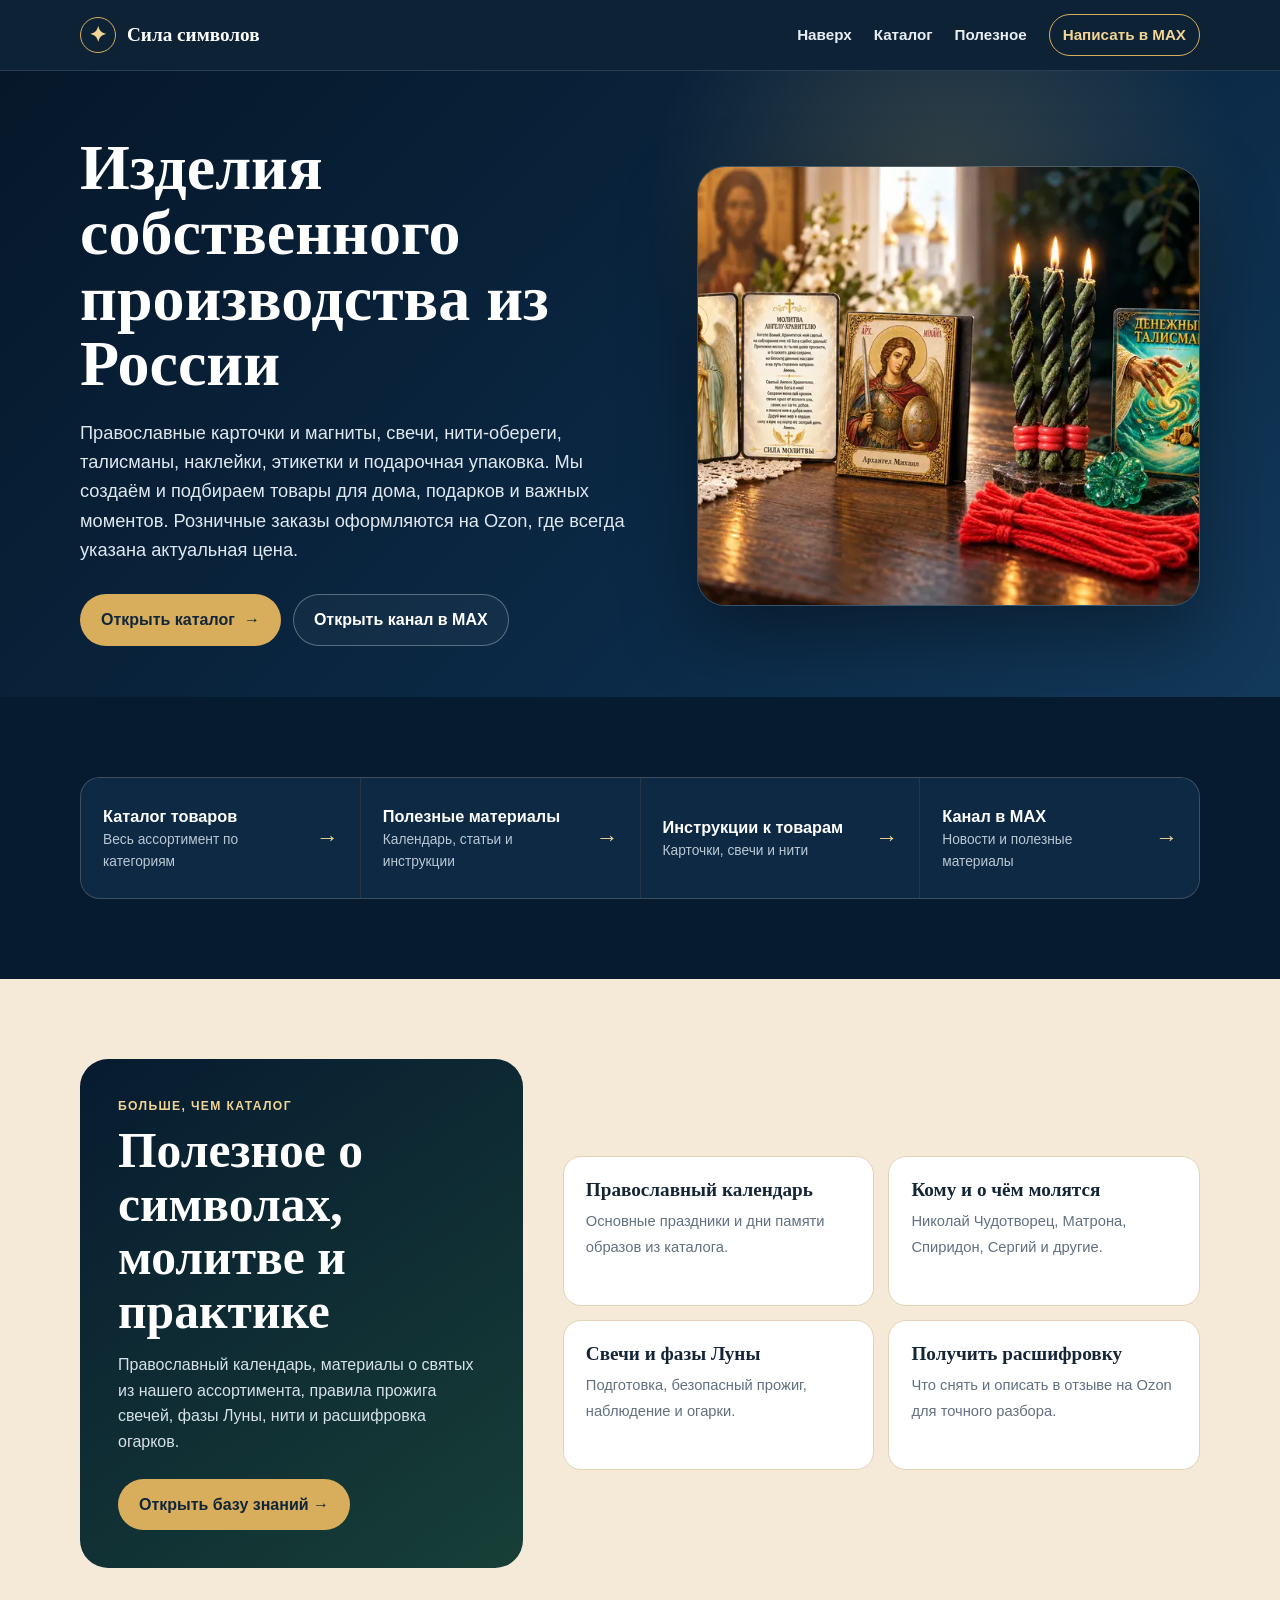
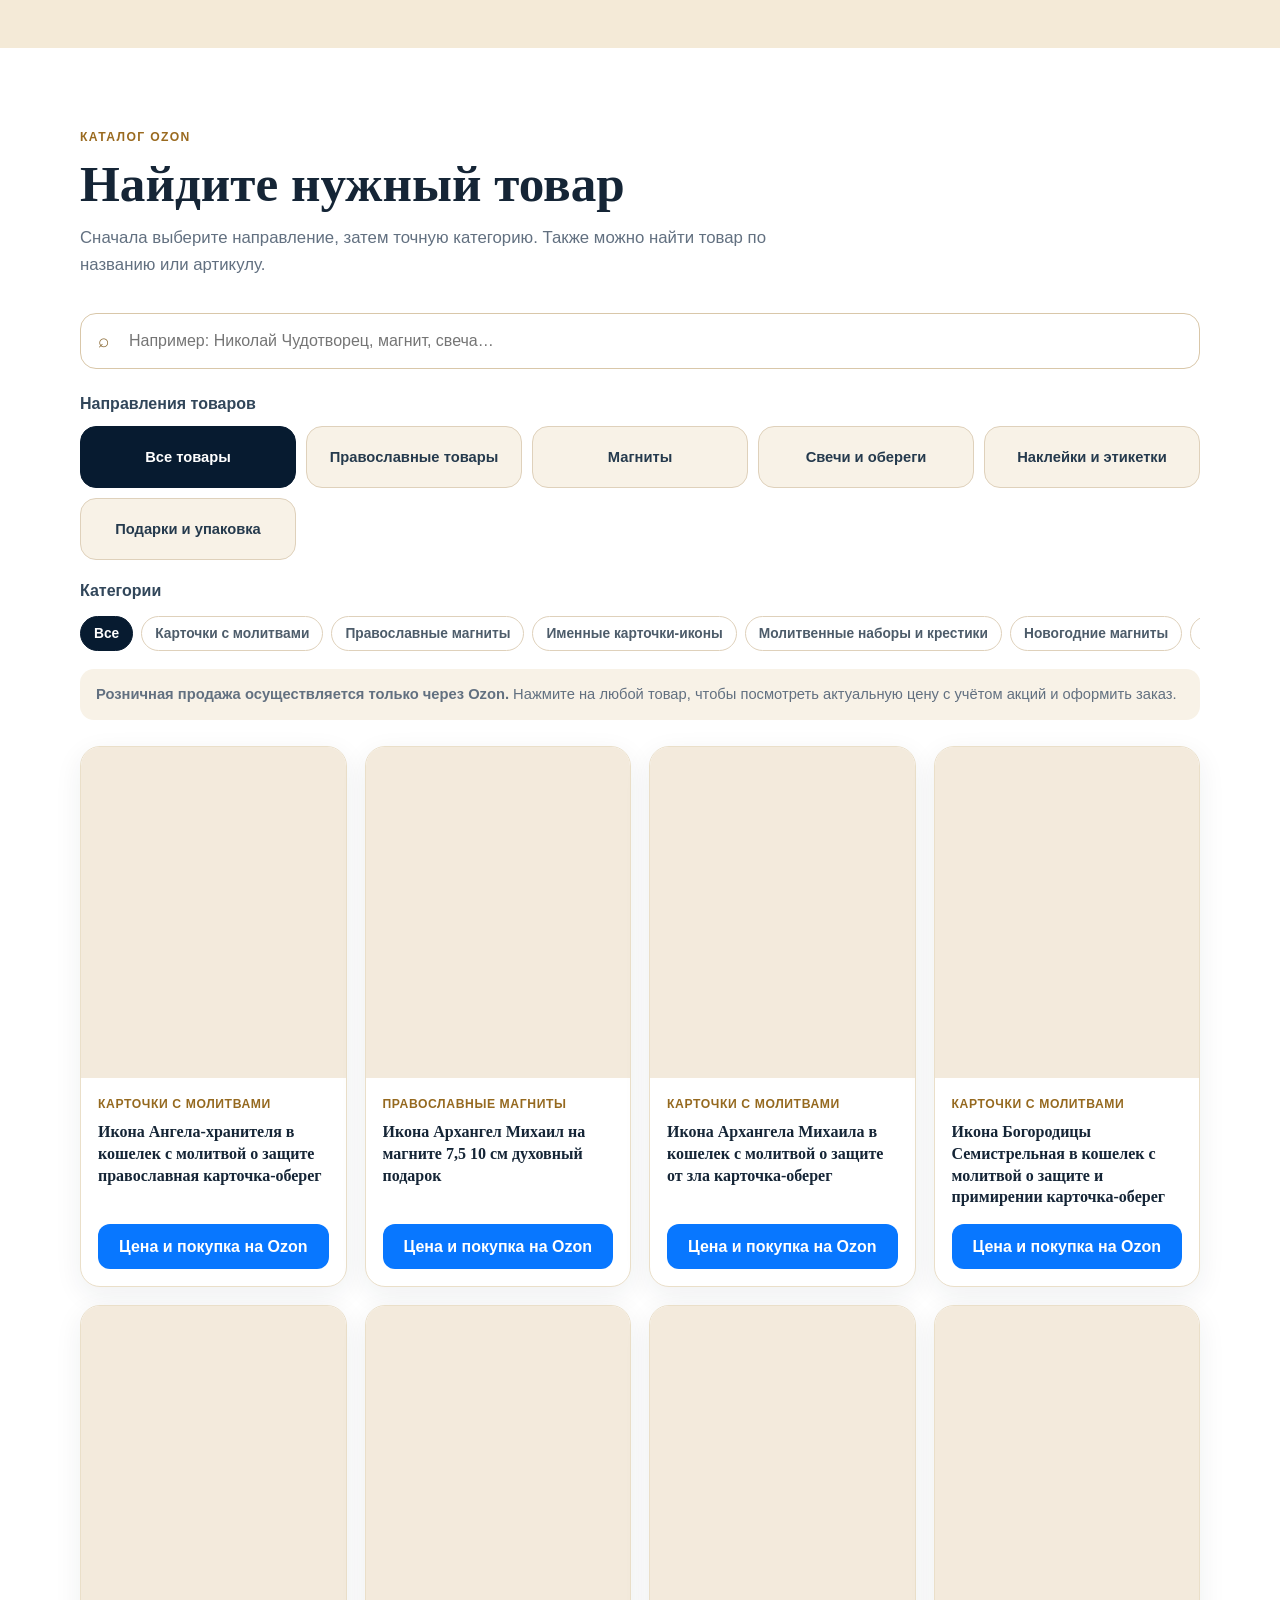
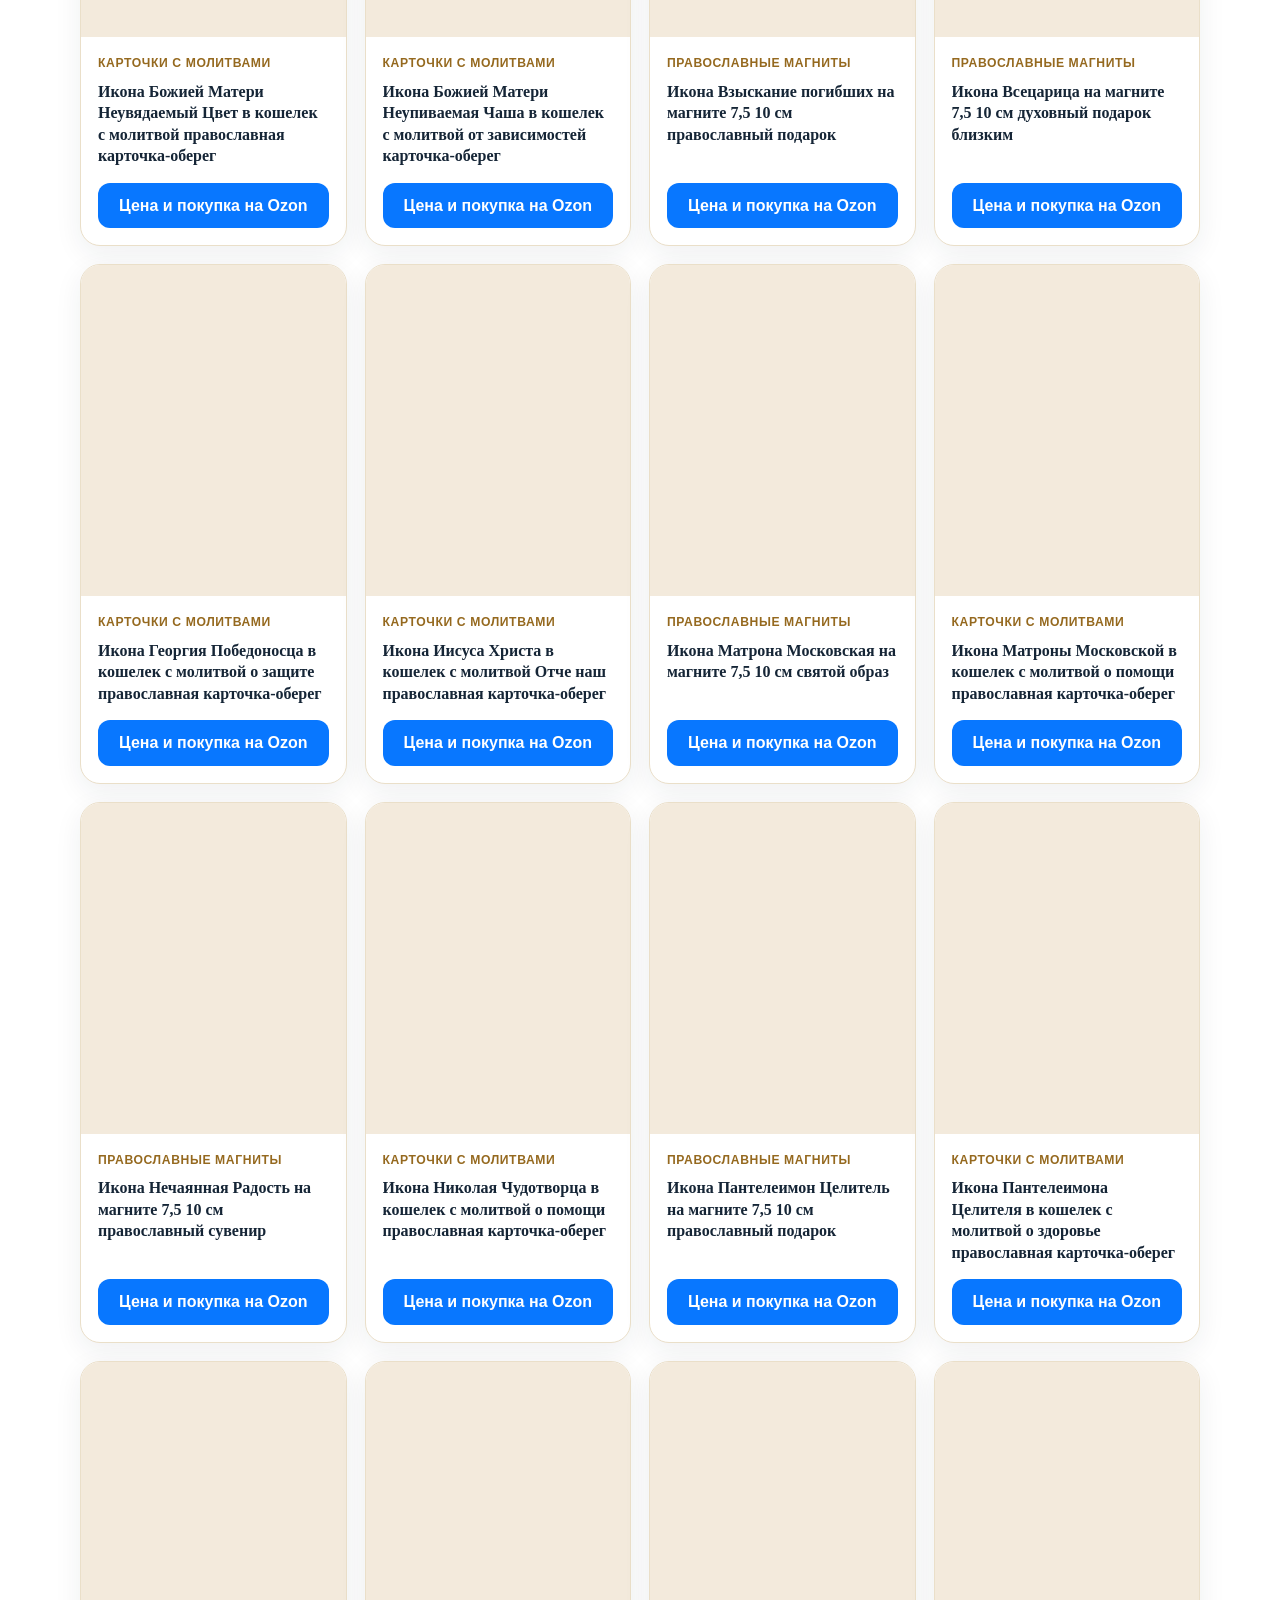
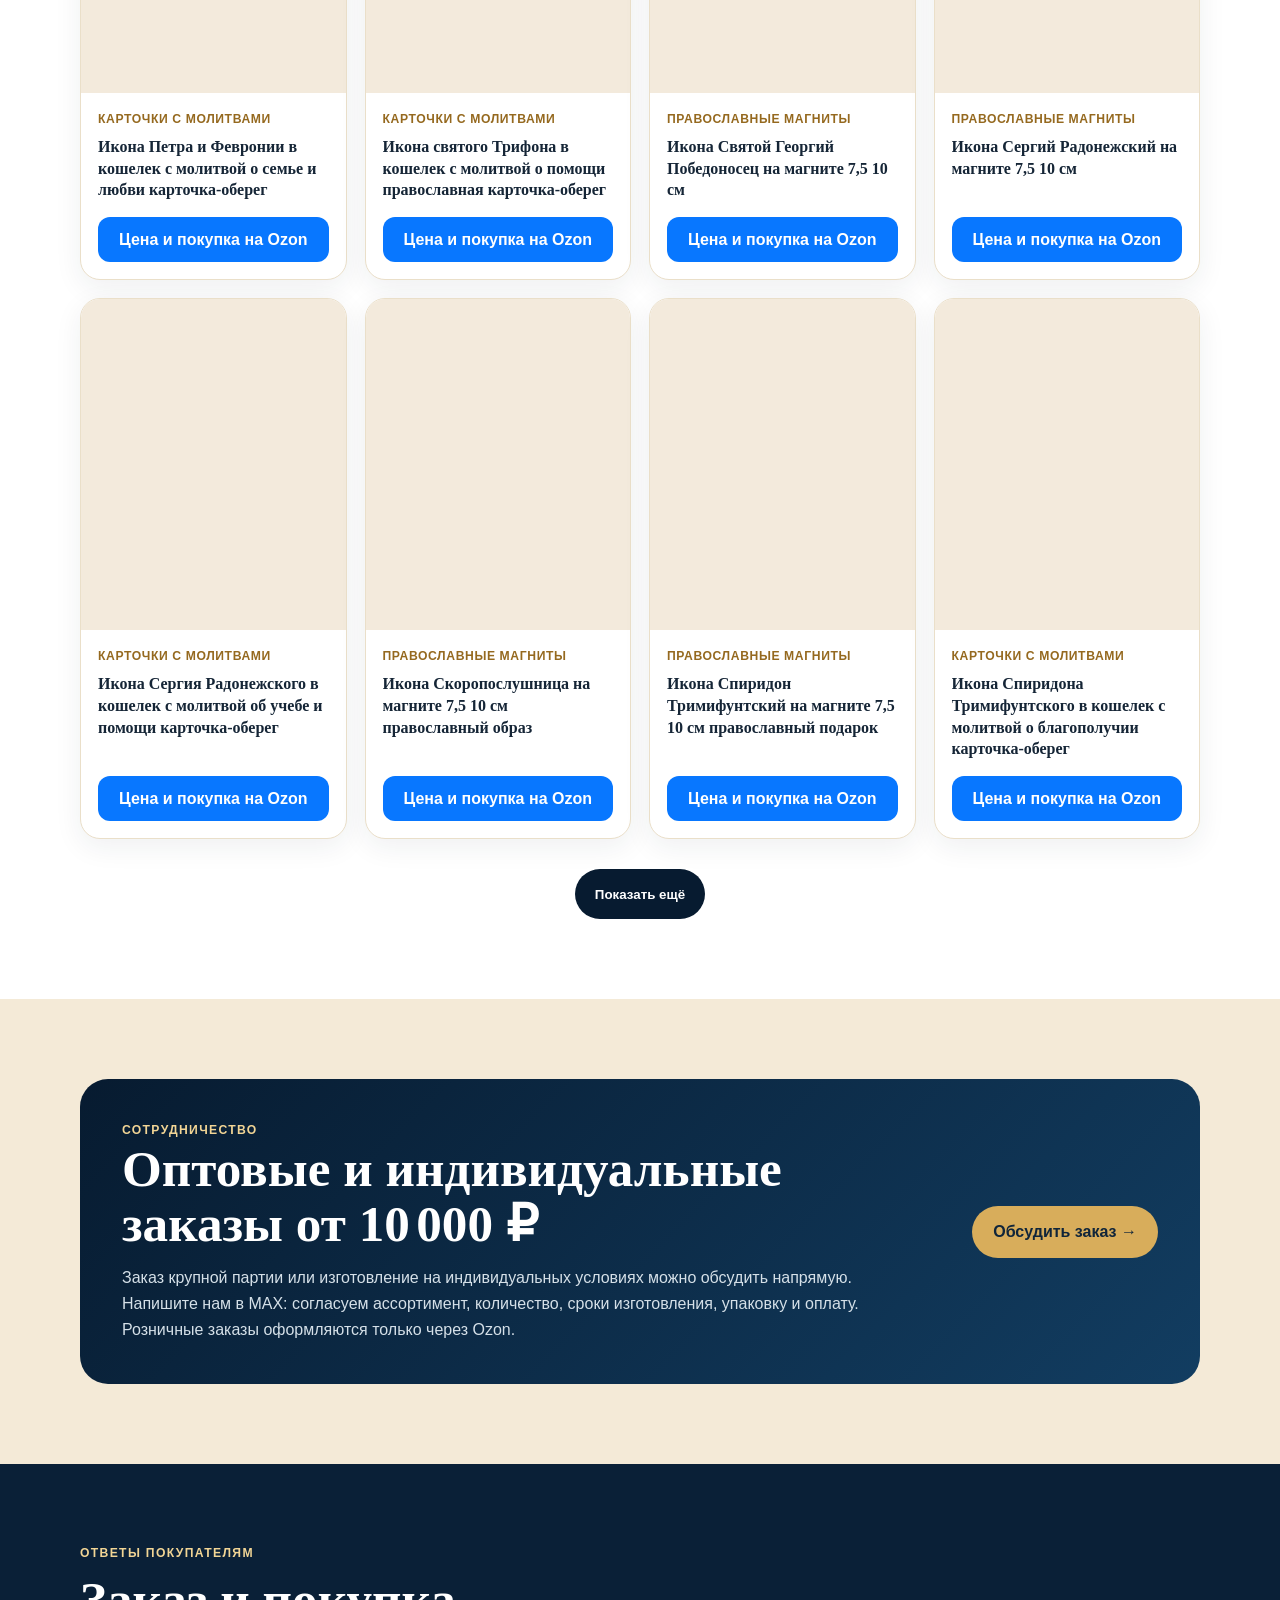
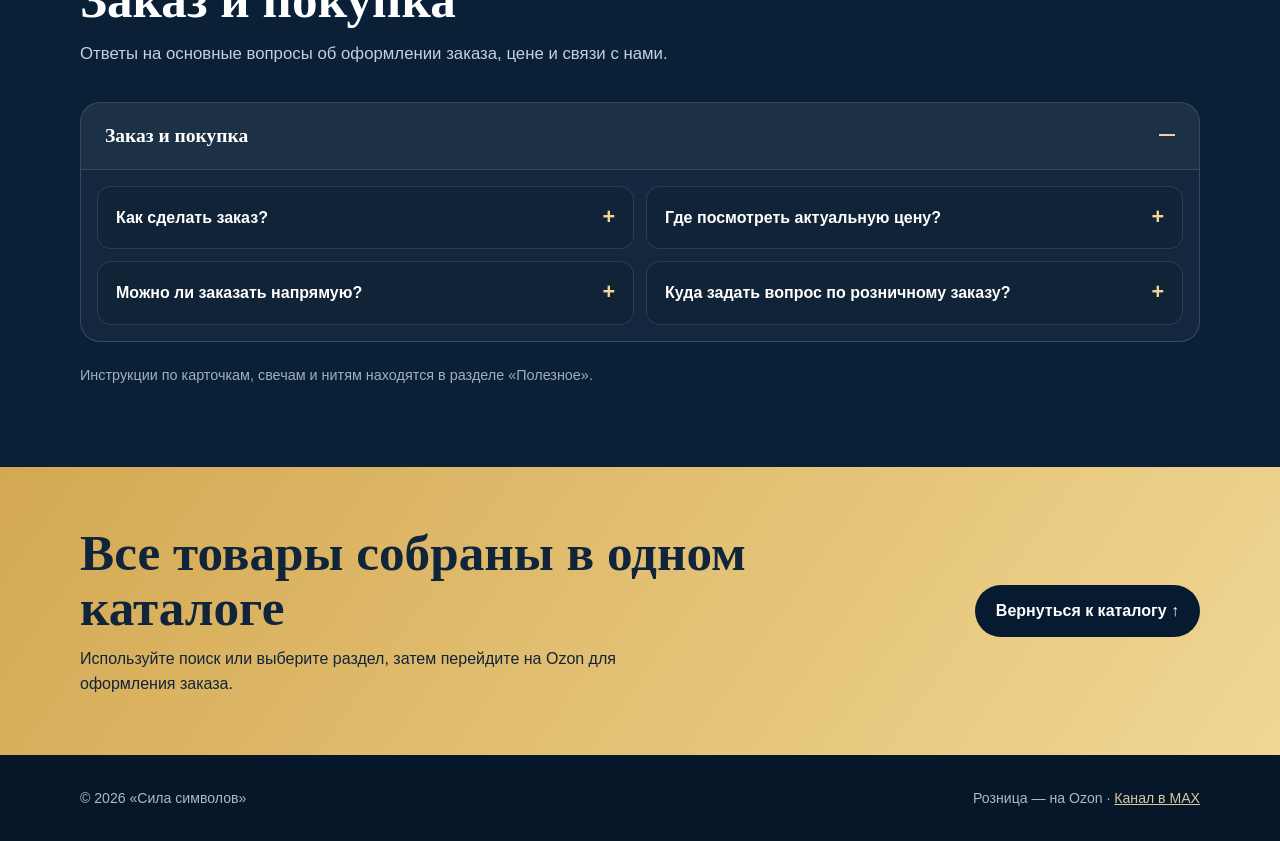
==== commit 74432a7d: "Упростить главную и добавить закреплённое меню" ====
--- a/index.html
+++ b/index.html
@@ -9,7 +9,7 @@
   <link rel="icon" type="image/svg+xml" href="data:image/svg+xml,%3Csvg xmlns='http://www.w3.org/2000/svg' viewBox='0 0 64 64'%3E%3Crect width='64' height='64' rx='14' fill='%23071b30'/%3E%3Cpath d='M32 11v42M22 22h20M18 32h28' stroke='%23e4bd6c' stroke-width='5' stroke-linecap='round'/%3E%3C/svg%3E">
   <style>
     :root{--navy:#071b30;--gold:#d8ad5b;--gold2:#f2d595;--cream:#fffaf0;--paper:#f4ead7;--ink:#152536;--muted:#627080;--shadow:0 18px 55px rgba(3,20,37,.14)}
-    *{box-sizing:border-box}html{scroll-behavior:smooth}body{margin:0;font-family:Inter,Segoe UI,Arial,sans-serif;color:var(--ink);background:var(--cream);font-size:16px;line-height:1.6}a{color:inherit}button,a{touch-action:manipulation}.shell{width:min(1120px,calc(100% - 36px));margin:auto}.topbar{position:sticky;top:0;z-index:20;background:rgba(7,27,48,.94);backdrop-filter:blur(14px);color:white;border-bottom:1px solid rgba(255,255,255,.08)}.topbar .shell{height:70px;display:flex;align-items:center;justify-content:space-between}.brand{display:flex;align-items:center;gap:11px;text-decoration:none;font-family:Georgia,serif;font-size:1.2rem;font-weight:700}.brand-mark{width:36px;height:36px;border:1px solid var(--gold);border-radius:50%;display:grid;place-items:center;color:var(--gold2);font:700 1.3rem Georgia}.nav{display:flex;gap:24px}.nav a{text-decoration:none;color:#e9eef3;font-size:.95rem}.nav a:hover{color:var(--gold2)}
+    *{box-sizing:border-box}html{scroll-behavior:smooth;scroll-padding-top:86px}body{margin:0;font-family:Inter,Segoe UI,Arial,sans-serif;color:var(--ink);background:var(--cream);font-size:16px;line-height:1.6}a{color:inherit}button,a{touch-action:manipulation}.shell{width:min(1120px,calc(100% - 36px));margin:auto}.topbar{position:sticky;top:0;z-index:30;background:rgba(7,27,48,.97);backdrop-filter:blur(14px);color:white;border-bottom:1px solid rgba(255,255,255,.12)}.topbar .shell{min-height:70px;display:flex;align-items:center;justify-content:space-between;gap:22px}.brand{display:flex;align-items:center;gap:11px;text-decoration:none;font-family:Georgia,serif;font-size:1.2rem;font-weight:700;white-space:nowrap}.brand-mark{width:36px;height:36px;border:1px solid var(--gold);border-radius:50%;display:grid;place-items:center;color:var(--gold2);font:700 1.3rem Georgia}.nav{display:flex;align-items:center;gap:22px}.nav a{text-decoration:none;color:#e9eef3;font-size:.95rem;font-weight:700;white-space:nowrap}.nav a:hover{color:var(--gold2)}.nav .max-link{border:1px solid var(--gold);color:var(--gold2);border-radius:999px;padding:8px 13px}
     .hero{color:white;background:radial-gradient(circle at 74% 22%,rgba(216,173,91,.22),transparent 28%),linear-gradient(135deg,#061729 0%,#0b2a47 64%,#13395a 100%);padding:64px 0 52px;overflow:hidden}.hero-grid{display:grid;grid-template-columns:1.05fr .95fr;gap:60px;align-items:center}.hero h1{font:700 clamp(2.45rem,5vw,4.6rem)/1.02 Georgia,serif;margin:0 0 22px;max-width:720px}.hero-copy{font-size:1.14rem;color:#dfe8ef;max-width:660px}.actions{display:flex;gap:12px;flex-wrap:wrap;margin-top:30px}.btn{min-height:50px;padding:12px 20px;border-radius:999px;text-decoration:none;font-weight:800;display:inline-flex;align-items:center;justify-content:center;gap:9px;border:1px solid transparent;cursor:pointer}.btn-primary{background:var(--gold);color:#12263a}.btn-primary:hover{background:var(--gold2)}.btn-ghost{border-color:rgba(255,255,255,.3);color:white;background:rgba(255,255,255,.04)}.btn-ghost:hover{border-color:var(--gold)}.hero-visual{min-height:440px}.hero-visual img{width:100%;height:440px;object-fit:cover;border-radius:28px;box-shadow:0 28px 75px rgba(0,0,0,.36);border:1px solid rgba(255,255,255,.18)}
     section{padding:80px 0}.section-head{max-width:730px;margin-bottom:34px}.kicker{font-weight:800;color:#9a6a1f;text-transform:uppercase;letter-spacing:.11em;font-size:.76rem}.section-head h2{font:700 clamp(2rem,4vw,3.25rem)/1.06 Georgia,serif;margin:9px 0 14px}.section-head p{color:var(--muted);font-size:1.05rem;margin:0}.quick{margin-top:-1px;background:var(--navy)}.quick-grid{display:grid;grid-template-columns:repeat(4,1fr);gap:1px;background:rgba(255,255,255,.12);border:1px solid rgba(255,255,255,.12);border-radius:20px;overflow:hidden}.quick a{color:white;text-decoration:none;padding:25px 22px;background:#0d2944;display:flex;align-items:center;justify-content:space-between;gap:18px}.quick a:hover{background:#153653}.quick strong{display:block;font-size:1.02rem}.quick span{display:block;color:#b9c8d4;font-size:.86rem}.arrow{color:var(--gold2);font-size:1.4rem}
     .knowledge-promo{background:#f4ead7}.knowledge-grid{display:grid;grid-template-columns:.82fr 1.18fr;gap:40px;align-items:center}.knowledge-panel{background:linear-gradient(145deg,#071b30,#173f37);color:#fff;border-radius:28px;padding:38px}.knowledge-panel h2{font:700 clamp(2rem,4vw,3.1rem)/1.08 Georgia,serif;margin:8px 0 14px}.knowledge-panel p{color:#d6e1e8;margin:0}.knowledge-panel .btn{background:var(--gold);color:#10253a;margin-top:24px}.knowledge-links{display:grid;grid-template-columns:1fr 1fr;gap:14px}.knowledge-link{display:block;background:#fff;border:1px solid #e2d2b8;border-radius:18px;padding:22px;text-decoration:none;min-height:150px}.knowledge-link:hover{transform:translateY(-2px);box-shadow:var(--shadow)}.knowledge-link b{display:block;font:700 1.2rem Georgia,serif;margin-bottom:7px}.knowledge-link span{color:var(--muted);font-size:.92rem}
@@ -18,26 +18,21 @@
     .after{background:#fff}.steps{counter-reset:step;display:grid;grid-template-columns:repeat(3,1fr);gap:18px}.step{counter-increment:step;border-top:3px solid var(--gold);background:#f8f2e7;border-radius:0 0 20px 20px;padding:25px}.step:before{content:"0" counter(step);display:block;color:#aa7a2e;font:700 1rem Georgia;margin-bottom:30px}.step h3{margin:0 0 8px;font:700 1.3rem Georgia}.step p{margin:0;color:var(--muted)}
     .faq{background:#0a2037;color:white}.faq .section-head p{color:#c4d0da}.faq-groups{display:grid;gap:14px}.faq-group{border:1px solid rgba(255,255,255,.15);border-radius:20px;background:rgba(255,255,255,.04);overflow:hidden}.faq-group>summary{list-style:none;cursor:pointer;font:700 1.22rem Georgia,serif;padding:22px 58px 22px 24px;position:relative}.faq-group>summary::-webkit-details-marker,.faq-item>summary::-webkit-details-marker{display:none}.faq-group>summary:after{content:"+";position:absolute;right:24px;top:14px;color:var(--gold2);font:400 1.8rem Arial}.faq-group[open]>summary:after{content:"–"}.faq-group[open]>summary{background:rgba(255,255,255,.045);border-bottom:1px solid rgba(255,255,255,.12)}.faq-items{display:grid;grid-template-columns:1fr 1fr;gap:12px;padding:16px}.faq-item{border:1px solid rgba(255,255,255,.11);border-radius:14px;background:rgba(0,0,0,.1);padding:0 18px}.faq-item>summary{list-style:none;cursor:pointer;font-weight:800;padding:18px 30px 18px 0;position:relative}.faq-item>summary:after{content:"+";position:absolute;right:0;color:var(--gold2);font-size:1.35rem;top:13px}.faq-item[open]>summary:after{content:"–"}.faq-item p{color:#c6d2dc;margin:0;padding:0 0 18px}.faq-note{color:#9fb0bf;font-size:.9rem;margin:22px 0 0}.cta{background:linear-gradient(125deg,#d4a852,#f0d794);padding:58px 0;color:#10253a}.cta-grid{display:flex;justify-content:space-between;align-items:center;gap:30px}.cta h2{font:700 clamp(2rem,4vw,3.2rem)/1.08 Georgia,serif;margin:0}.cta p{margin:10px 0 0;max-width:620px}.cta .btn{background:var(--navy);color:white;white-space:nowrap}footer{background:#061729;color:#aab9c6;padding:32px 0}.footer-grid{display:flex;justify-content:space-between;gap:20px;align-items:center}.footer-grid p{margin:0;font-size:.88rem}.footer-grid a{color:#d9c89f}.toast{position:fixed;left:50%;bottom:24px;transform:translate(-50%,120px);opacity:0;z-index:50;background:#fff;color:var(--ink);padding:14px 18px;border-radius:14px;box-shadow:0 18px 50px rgba(0,0,0,.3);transition:.3s;max-width:calc(100% - 28px);text-align:center}.toast.show{transform:translate(-50%,0);opacity:1}
     @media(max-width:980px){.catalog-grid{grid-template-columns:repeat(3,minmax(0,1fr))}.catalog-groups{grid-template-columns:repeat(3,minmax(0,1fr))}}
-    @media(max-width:820px){.nav{display:none}.hero{padding:42px 0}.hero-grid,.guide-grid,.knowledge-grid{grid-template-columns:1fr;gap:30px}.hero h1{font-size:3rem}.hero-visual{min-height:300px}.hero-visual img{height:300px}.quick-grid,.steps{grid-template-columns:1fr}.quick{padding:0}.guide-card{position:static}.faq-items{grid-template-columns:1fr}.cta-grid,.footer-grid{align-items:flex-start;flex-direction:column}.catalog-grid{grid-template-columns:repeat(2,minmax(0,1fr));gap:12px}.wholesale-card{grid-template-columns:1fr;padding:30px}.wholesale-card .btn{width:100%}}
+    @media(max-width:820px){html{scroll-padding-top:62px}.topbar .shell{width:100%;min-height:58px}.brand{display:none}.nav{display:grid;grid-template-columns:repeat(4,1fr);gap:0;width:100%}.nav a{min-height:58px;padding:7px 5px;display:flex;align-items:center;justify-content:center;text-align:center;font-size:.82rem;line-height:1.2;border-right:1px solid rgba(255,255,255,.1)}.nav a:last-child{border-right:0}.nav .max-link{border:0;border-radius:0;background:rgba(216,173,91,.16);color:var(--gold2)}.hero{padding:42px 0}.hero-grid,.knowledge-grid{grid-template-columns:1fr;gap:30px}.hero h1{font-size:3rem}.hero-visual{min-height:300px}.hero-visual img{height:300px}.quick-grid{grid-template-columns:1fr}.quick{padding:0}.faq-items{grid-template-columns:1fr}.cta-grid,.footer-grid{align-items:flex-start;flex-direction:column}.catalog-grid{grid-template-columns:repeat(2,minmax(0,1fr));gap:12px}.wholesale-card{grid-template-columns:1fr;padding:30px}.wholesale-card .btn{width:100%}}
     @media(max-width:480px){.shell{width:min(100% - 24px,1120px)}.hero{padding:34px 0}.hero h1{font-size:2.25rem}.hero-copy{font-size:1rem}.actions{margin-top:24px}.actions .btn{width:100%}.hero-visual{min-height:235px}.hero-visual img{height:235px;border-radius:20px}.catalog-groups{grid-template-columns:1fr 1fr}.group-filter{min-height:58px}.catalog-grid{grid-template-columns:repeat(2,minmax(0,1fr));gap:10px}.catalog-card{border-radius:14px}.catalog-image{aspect-ratio:1/1}.catalog-body{padding:10px}.catalog-category{font-size:.7rem;line-height:1.25}.catalog-card h3{font-size:.98rem;line-height:1.28;margin:6px 0 10px;-webkit-line-clamp:3}.catalog-card .buy{min-height:42px;padding:7px 8px;font-size:.86rem;line-height:1.2;text-align:center}section{padding:56px 0}.cta .btn{width:100%}}
   </style>
 </head>
 <body>
-  <header class="topbar"><div class="shell"><a class="brand" href="#top"><span class="brand-mark">✦</span>Сила символов</a><nav class="nav"><a href="#products">Товары</a><a href="knowledge.html">База знаний</a><a href="#guide">Как использовать</a><a href="#wholesale">Оптовые заказы</a><a href="#faq">Вопросы</a></nav></div></header>
+  <header class="topbar"><div class="shell"><a class="brand" href="#top"><span class="brand-mark">✦</span>Сила символов</a><nav class="nav" aria-label="Основная навигация"><a href="#top">Наверх</a><a href="#products">Каталог</a><a href="knowledge.html">Полезное</a><a class="max-link" href="https://max.ru/se14344994_biz" target="_blank" rel="noopener">Написать в MAX</a></nav></div></header>
   <main id="top">
     <section class="hero"><div class="shell hero-grid"><div><h1>Изделия собственного производства из России</h1><p class="hero-copy">Православные карточки и магниты, свечи, нити-обереги, талисманы, наклейки, этикетки и подарочная упаковка. Мы создаём и подбираем товары для дома, подарков и важных моментов. Розничные заказы оформляются на Ozon, где всегда указана актуальная цена.</p><div class="actions"><a class="btn btn-primary" href="#products">Открыть каталог <span>→</span></a><a class="btn btn-ghost" href="https://max.ru/se14344994_biz" target="_blank" rel="noopener">Открыть канал в MAX</a></div></div><div class="hero-visual"><img src="assets/hero-v2.webp" alt="Ассортимент «Силы символов»: православные карточки и магниты, свечи, нити и талисманы"></div></div></section>
-    <section class="quick"><div class="shell quick-grid"><a href="#products"><div><strong>Каталог товаров</strong><span>Весь ассортимент по категориям</span></div><i class="arrow">→</i></a><a href="knowledge.html"><div><strong>Полезные материалы</strong><span>Календарь, статьи и инструкции</span></div><i class="arrow">→</i></a><a href="knowledge.html#candles"><div><strong>Инструкции к товарам</strong><span>Карточки, свечи и нити</span></div><i class="arrow">→</i></a><a href="https://max.ru/se14344994_biz" target="_blank" rel="noopener"><div><strong>Канал в MAX</strong><span>Новости и полезные материалы</span></div><i class="arrow">→</i></a></div></section>
+    <section class="quick"><div class="shell quick-grid"><a href="#products"><div><strong>Каталог товаров</strong><span>Весь ассортимент по категориям</span></div><i class="arrow">→</i></a><a href="knowledge.html"><div><strong>Полезные материалы</strong><span>Календарь, статьи и инструкции</span></div><i class="arrow">→</i></a><a href="knowledge.html"><div><strong>Инструкции к товарам</strong><span>Карточки, свечи и нити</span></div><i class="arrow">→</i></a><a href="https://max.ru/se14344994_biz" target="_blank" rel="noopener"><div><strong>Канал в MAX</strong><span>Новости и полезные материалы</span></div><i class="arrow">→</i></a></div></section>
     <section class="knowledge-promo"><div class="shell knowledge-grid"><div class="knowledge-panel"><div class="kicker" style="color:var(--gold2)">Больше, чем каталог</div><h2>Полезное о символах, молитве и практике</h2><p>Православный календарь, материалы о святых из нашего ассортимента, правила прожига свечей, фазы Луны, нити и расшифровка огарков.</p><a class="btn" href="knowledge.html">Открыть базу знаний →</a></div><div class="knowledge-links"><a class="knowledge-link" href="knowledge.html#calendar"><b>Православный календарь</b><span>Основные праздники и дни памяти образов из каталога.</span></a><a class="knowledge-link" href="knowledge.html#orthodox"><b>Кому и о чём молятся</b><span>Николай Чудотворец, Матрона, Спиридон, Сергий и другие.</span></a><a class="knowledge-link" href="knowledge.html#candles"><b>Свечи и фазы Луны</b><span>Подготовка, безопасный прожиг, наблюдение и огарки.</span></a><a class="knowledge-link" href="knowledge.html#decoding"><b>Получить расшифровку</b><span>Что снять и описать в отзыве на Ozon для точного разбора.</span></a></div></div></section>
     <section class="products" id="products"><div class="shell"><div class="section-head"><div class="kicker">Каталог Ozon</div><h2>Найдите нужный товар</h2><p>Сначала выберите направление, затем точную категорию. Также можно найти товар по названию или артикулу.</p></div><div class="catalog-toolbar"><label class="search-box"><span class="search-icon">⌕</span><input id="catalog-search" type="search" placeholder="Например: Николай Чудотворец, магнит, свеча…" aria-label="Поиск по каталогу"></label></div><div class="filter-label">Направления товаров</div><div class="catalog-groups" id="catalog-groups" aria-label="Направления товаров"></div><div class="filter-label" id="category-label">Категории</div><div class="category-filters" id="category-filters" aria-label="Категории товаров"></div><p class="catalog-note"><strong>Розничная продажа осуществляется только через Ozon.</strong> Нажмите на любой товар, чтобы посмотреть актуальную цену с учётом акций и оформить заказ.</p><div class="catalog-grid" id="catalog-grid"></div><button class="btn show-more" id="show-more" type="button">Показать ещё</button></div></section>
     <section class="wholesale" id="wholesale"><div class="shell"><div class="wholesale-card"><div><div class="kicker" style="color:var(--gold2)">Сотрудничество</div><h2>Оптовые и индивидуальные заказы от 10 000 ₽</h2><p>Заказ крупной партии или изготовление на индивидуальных условиях можно обсудить напрямую. Напишите нам в MAX: согласуем ассортимент, количество, сроки изготовления, упаковку и оплату. Розничные заказы оформляются только через Ozon.</p></div><a class="btn" href="https://max.ru/se14344994_biz" target="_blank" rel="noopener">Обсудить заказ →</a></div></div></section>
-    <section class="guide" id="guide"><div class="shell guide-grid"><div class="guide-card"><div class="kicker" style="color:var(--gold2)">Всегда рядом</div><h3>Где носить и хранить карточку</h3><div class="mini-rule"></div><p>Формат банковской карты позволяет выбрать удобное место дома или взять карточку с собой.</p></div><div class="ways"><article class="way"><b>1</b><div><h4>В кошельке</h4><p>Положите в отделение большого кошелька отдельно или рядом с другими карточками.</p></div></article><article class="way"><b>2</b><div><h4>В картхолдере</h4><p>Размер 86 × 54 мм подходит для стандартного отделения картхолдера.</p></div></article><article class="way"><b>3</b><div><h4>В сумке или рюкзаке</h4><p>Храните в крафтовом конверте или защитном пакетике, чтобы карточка оставалась аккуратной.</p></div></article><article class="way"><b>4</b><div><h4>В паспорте или автомобиле</h4><p>Можно положить во внутренний карман обложки либо хранить в безопасном месте в салоне.</p></div></article><article class="way"><b>5</b><div><h4>У домашнего иконостаса</h4><p>Поставьте или положите карточку на полочку рядом с домашними иконами.</p></div></article></div></div></section>
-    <section class="after"><div class="shell"><div class="section-head"><div class="kicker">После покупки</div><h2>Всё нужное — в одном месте</h2><p>Сохраните сайт: он поможет быстро вернуться к рекомендациям и задать вопрос.</p></div><div class="steps"><article class="step"><h3>Откройте инструкцию</h3><p>Прочитайте рекомендации к товару перед первым использованием.</p></article><article class="step"><h3>Сохраните упаковку</h3><p>Конверт и защитный пакет удобно использовать для хранения карточки.</p></article><article class="step"><h3>Задайте вопрос</h3><p>Оставьте отзыв или вопрос на Ozon — мы обязательно ответим.</p></article></div></div></section>
-    <section class="faq" id="faq"><div class="shell"><div class="section-head"><div class="kicker" style="color:var(--gold2)">Ответы покупателям</div><h2>Частые вопросы по товарам</h2><p>Выберите нужную тему, затем откройте конкретный вопрос.</p></div><div class="faq-groups">
+    <section class="faq" id="faq"><div class="shell"><div class="section-head"><div class="kicker" style="color:var(--gold2)">Ответы покупателям</div><h2>Заказ и покупка</h2><p>Ответы на основные вопросы об оформлении заказа, цене и связи с нами.</p></div><div class="faq-groups">
       <details class="faq-group" open><summary>Заказ и покупка</summary><div class="faq-items"><details class="faq-item"><summary>Как сделать заказ?</summary><p>Выберите товар в каталоге и нажмите на фотографию, название или кнопку «Посмотреть на Ozon». Оформление и оплата розничного заказа проходят только на Ozon.</p></details><details class="faq-item"><summary>Где посмотреть актуальную цену?</summary><p>Цена, скидки и условия доставки отображаются на странице товара на Ozon. Поэтому на сайте мы не указываем цену, которая может измениться из-за акций и способа оплаты.</p></details><details class="faq-item"><summary>Можно ли заказать напрямую?</summary><p>Да, для оптовых и индивидуальных заказов на сумму от 10 000 ₽. Напишите в MAX — согласуем ассортимент, количество, сроки, упаковку и оплату.</p></details><details class="faq-item"><summary>Куда задать вопрос по розничному заказу?</summary><p>Задайте вопрос на странице товара или напишите продавцу через Ozon. Так мы увидим, о каком товаре и заказе идёт речь, и сможем ответить точнее.</p></details></div></details>
-      <details class="faq-group"><summary>Православные карточки и магниты</summary><div class="faq-items"><details class="faq-item"><summary>Карточки и магниты освящены?</summary><p>Нет. Освящение совершает священник в храме. Мы изготавливаем и аккуратно упаковываем изделия, а при желании их можно самостоятельно отнести в храм.</p></details><details class="faq-item"><summary>Можно ли носить карточку каждый день?</summary><p>Да. Для сохранения поверхности лучше держать карточку в отдельном отделении кошелька, картхолдере или защитном пакетике.</p></details><details class="faq-item"><summary>Почему новое изделие может пахнуть?</summary><p>У нового изделия из ПВХ возможен лёгкий запах материала. Обычно он уменьшается после непродолжительного проветривания.</p></details><details class="faq-item"><summary>Как хранить карточку дома?</summary><p>Её можно разместить у домашнего иконостаса, хранить в конверте или защитном пакетике в сухом месте, вдали от нагрева и прямых солнечных лучей.</p></details></div></details>
-      <details class="faq-group"><summary>Свечи</summary><div class="faq-items"><details class="faq-item"><summary>Где находится инструкция?</summary><p>Инструкция вкладывается в набор. Перед использованием проверьте комплектацию и следуйте именно инструкции к вашему товару — порядок действий у разных наборов может отличаться.</p></details><details class="faq-item"><summary>Как безопасно зажигать свечи?</summary><p>Установите свечу вертикально на негорючую устойчивую поверхность, уберите рядом бумагу, ткань и другие горючие предметы. Не оставляйте огонь без присмотра и держите вдали от детей и животных.</p></details><details class="faq-item"><summary>Как получить расшифровку огарков?</summary><p>Расшифровка проводится только через Ozon. Оставьте содержательный отзыв с фото или видео, подробно опишите горение, пламя, воск, время, свои чувства, эмоции и увиденные образы. Если товар вам понравился, поддержите нас оценкой 5 звёзд. Обычно мы отвечаем в течение трёх суток.</p></details><details class="faq-item"><summary>Можно ли использовать несколько свечей сразу?</summary><p>Используйте количество и последовательность, указанные в инструкции конкретного набора. Между свечами оставляйте безопасное расстояние.</p></details><details class="faq-item"><summary>Что делать, если инструкция потерялась?</summary><p>Откройте <a href="knowledge.html#candles">базу знаний</a>, затем найдите товар в каталоге и задайте вопрос на Ozon, указав название или артикул.</p></details></div></details>
-      <details class="faq-group"><summary>Нити и браслеты</summary><div class="faq-items"><details class="faq-item"><summary>Кто должен завязывать нить?</summary><p>Если в инструкции к набору не указано иначе, нить может завязать близкий человек или вы сами, если вам удобно. Важнее, чтобы она была закреплена аккуратно и не пережимала запястье.</p></details><details class="faq-item"><summary>Как правильно завязать нить?</summary><p>Расположите нить свободно вокруг запястья и завяжите узлы по инструкции, вложенной в набор. Не затягивайте слишком туго: между нитью и кожей должен оставаться небольшой зазор.</p></details><details class="faq-item"><summary>На какой руке носить?</summary><p>Ориентируйтесь на инструкцию именно к вашему товару: у разных наборов рекомендации могут отличаться. Если специального указания нет, выберите руку, на которой нить удобнее носить.</p></details><details class="faq-item"><summary>Что делать, если нить порвалась?</summary><p>Не затягивайте и не ремонтируйте её на руке. Снимите остатки и при необходимости используйте новую нить, следуя инструкции к набору.</p></details></div></details>
-    </div><p class="faq-note">Ответы носят общий характер. Если инструкция внутри конкретного набора отличается, следуйте инструкции к этому товару.</p></div></section>
+    </div><p class="faq-note">Инструкции по карточкам, свечам и нитям находятся в разделе «Полезное».</p></div></section>
     <section class="cta"><div class="shell cta-grid"><div><h2>Все товары собраны в одном каталоге</h2><p>Используйте поиск или выберите раздел, затем перейдите на Ozon для оформления заказа.</p></div><a class="btn" href="#products">Вернуться к каталогу ↑</a></div></section>
   </main>
   <footer><div class="shell footer-grid"><p>© 2026 «Сила символов»</p><p>Розница — на Ozon · <a href="https://max.ru/se14344994_biz" target="_blank" rel="noopener">Канал в MAX</a></p></div></footer>
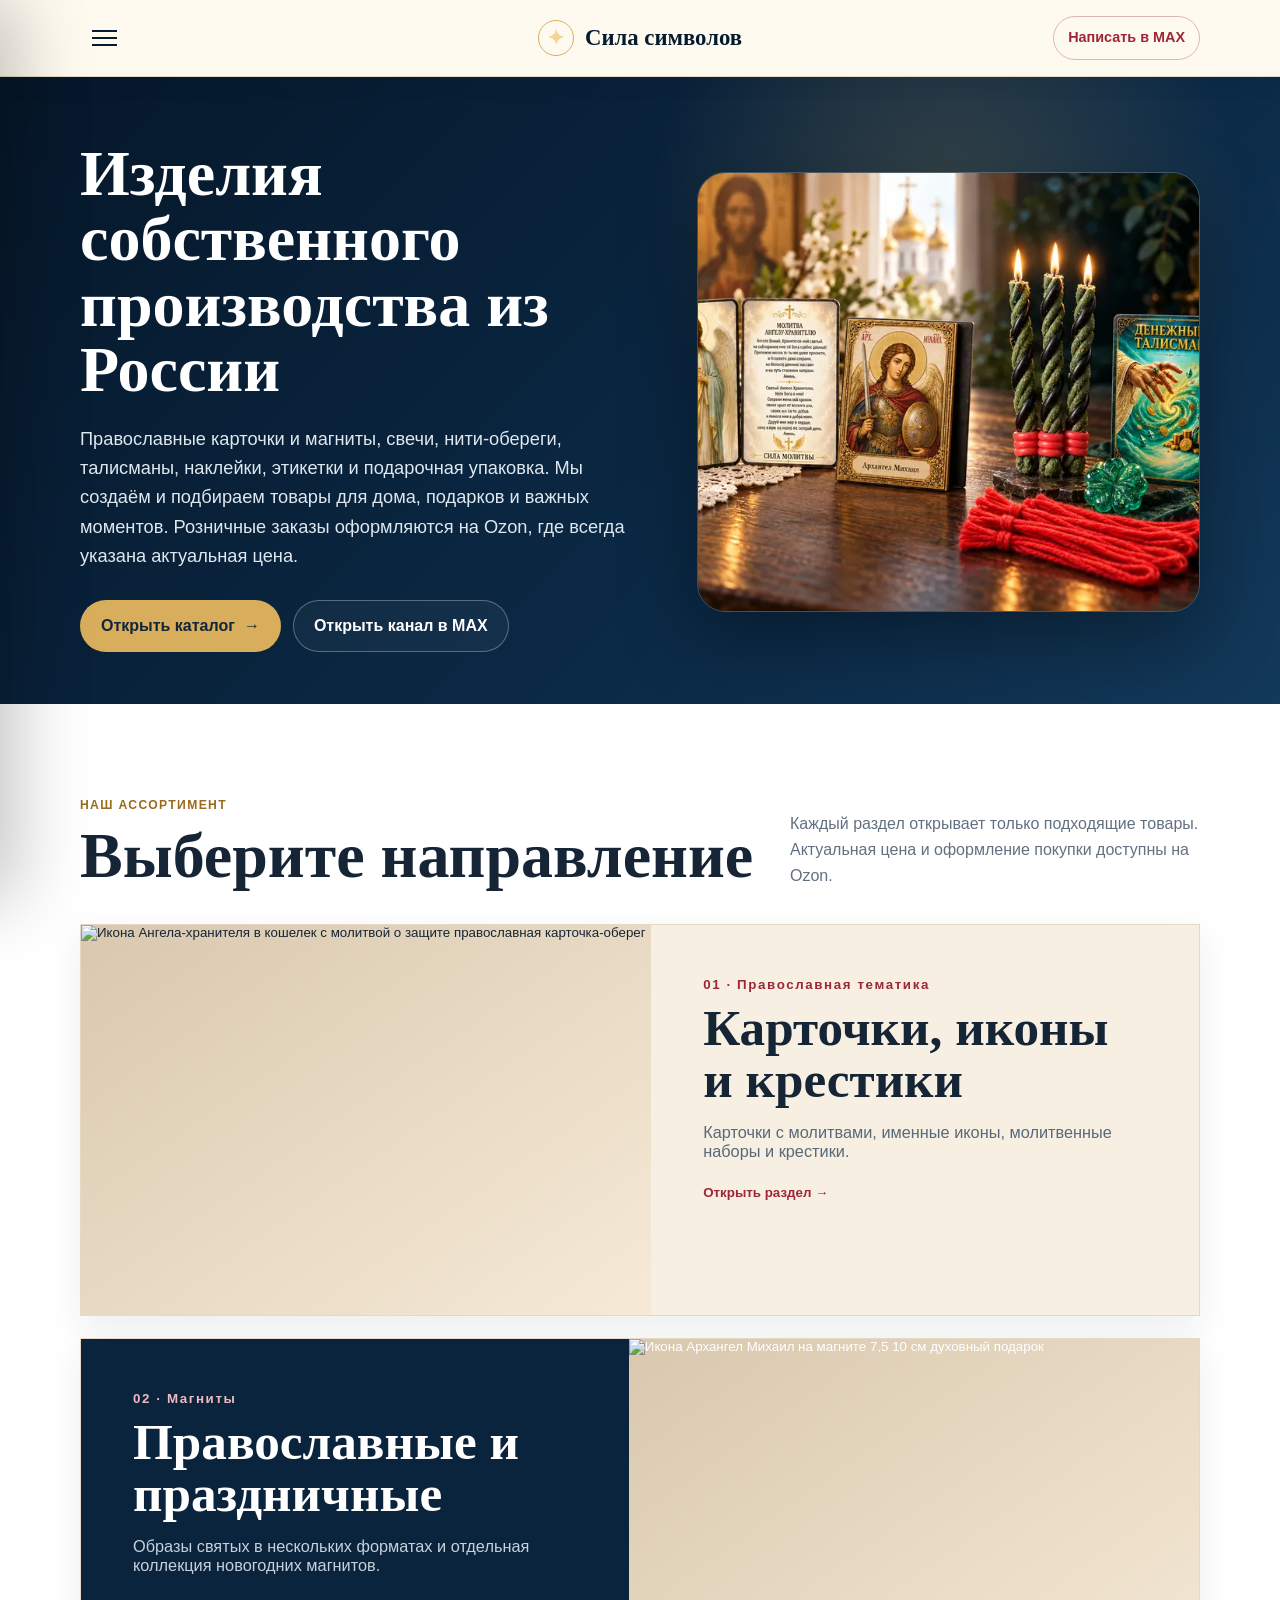
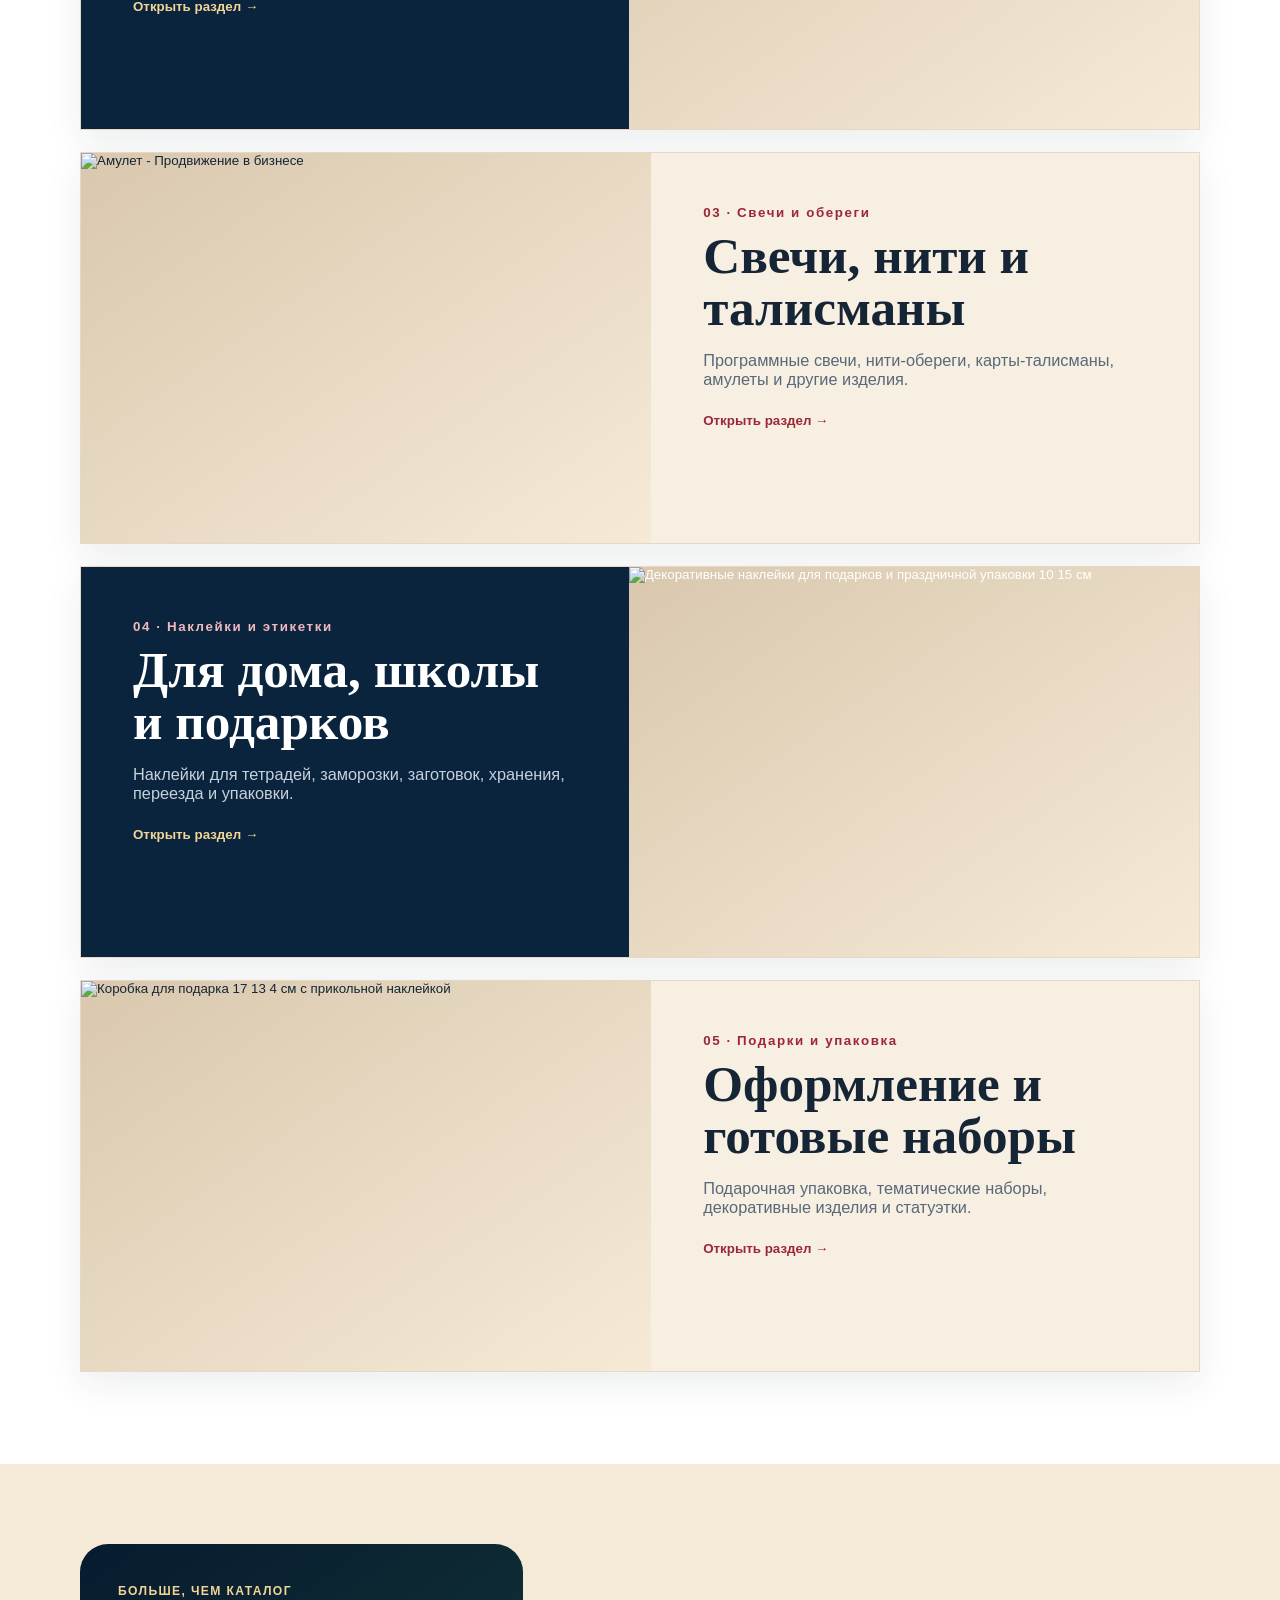
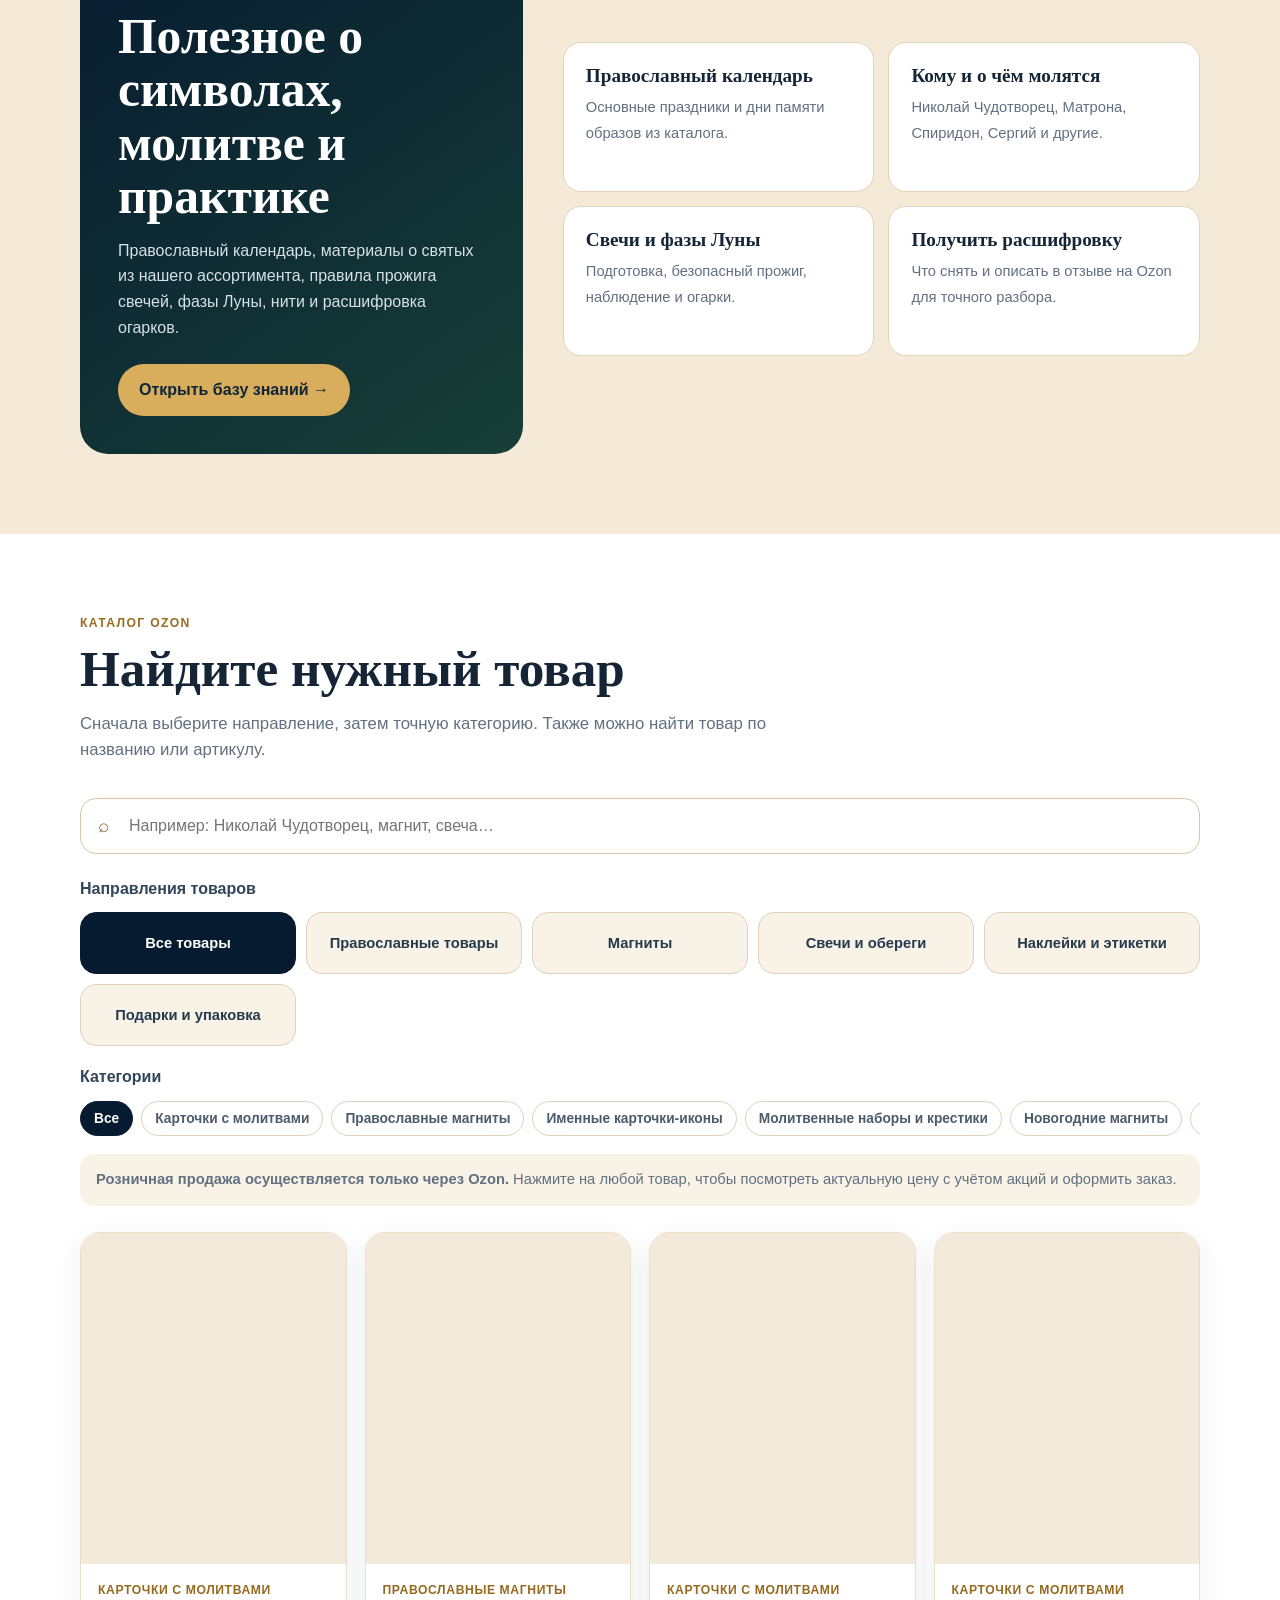
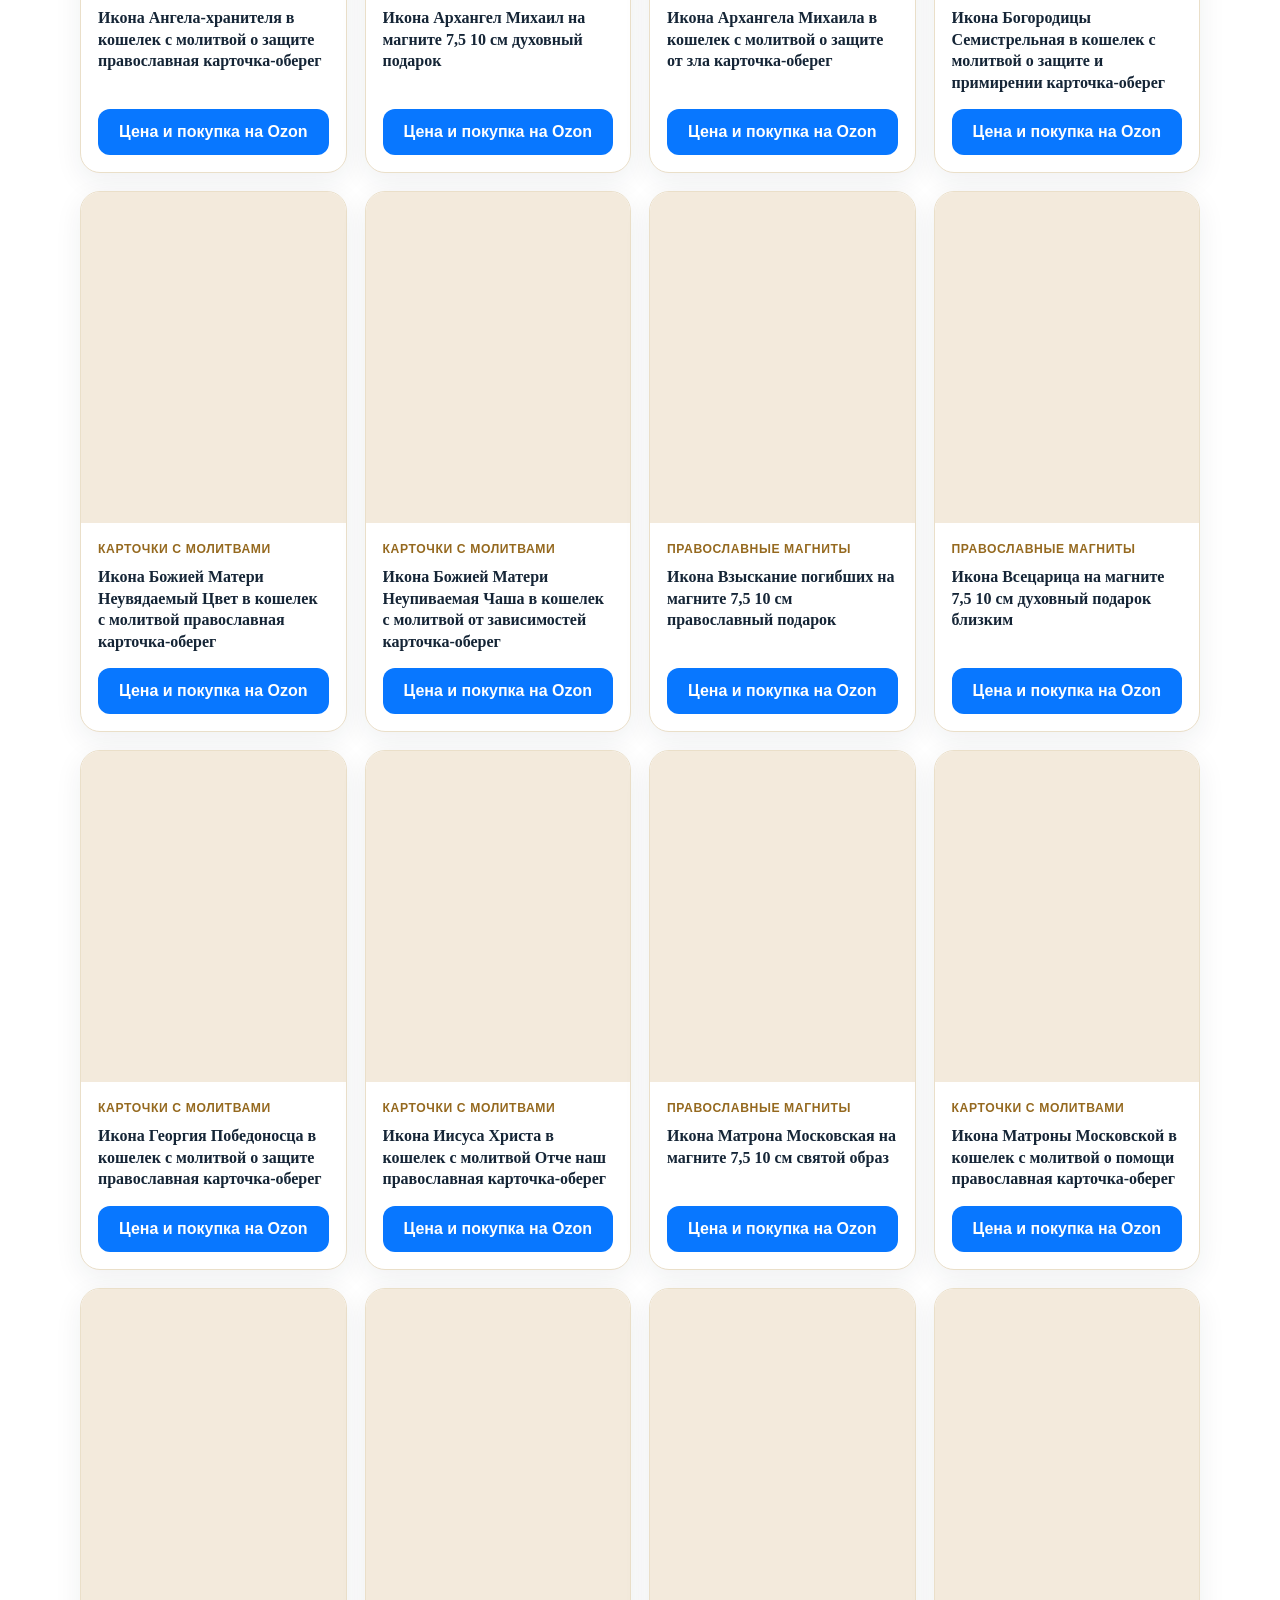
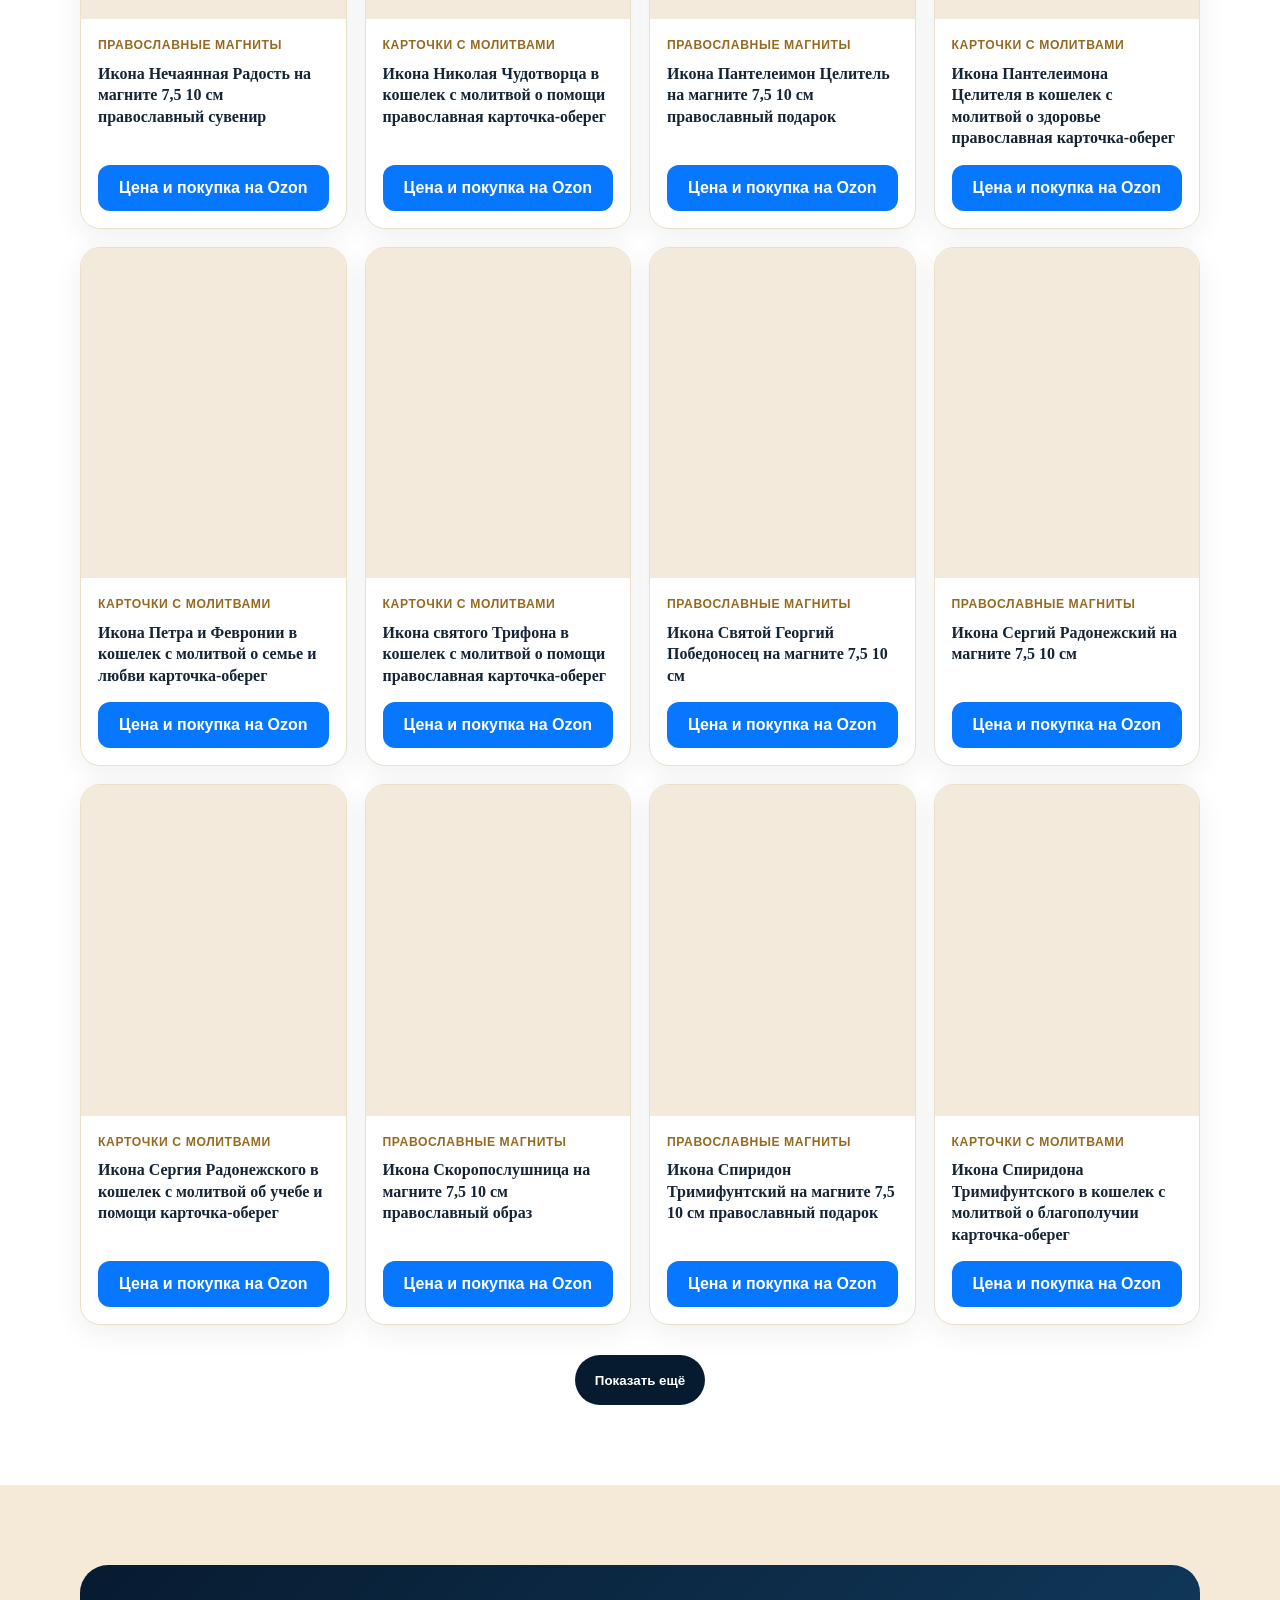
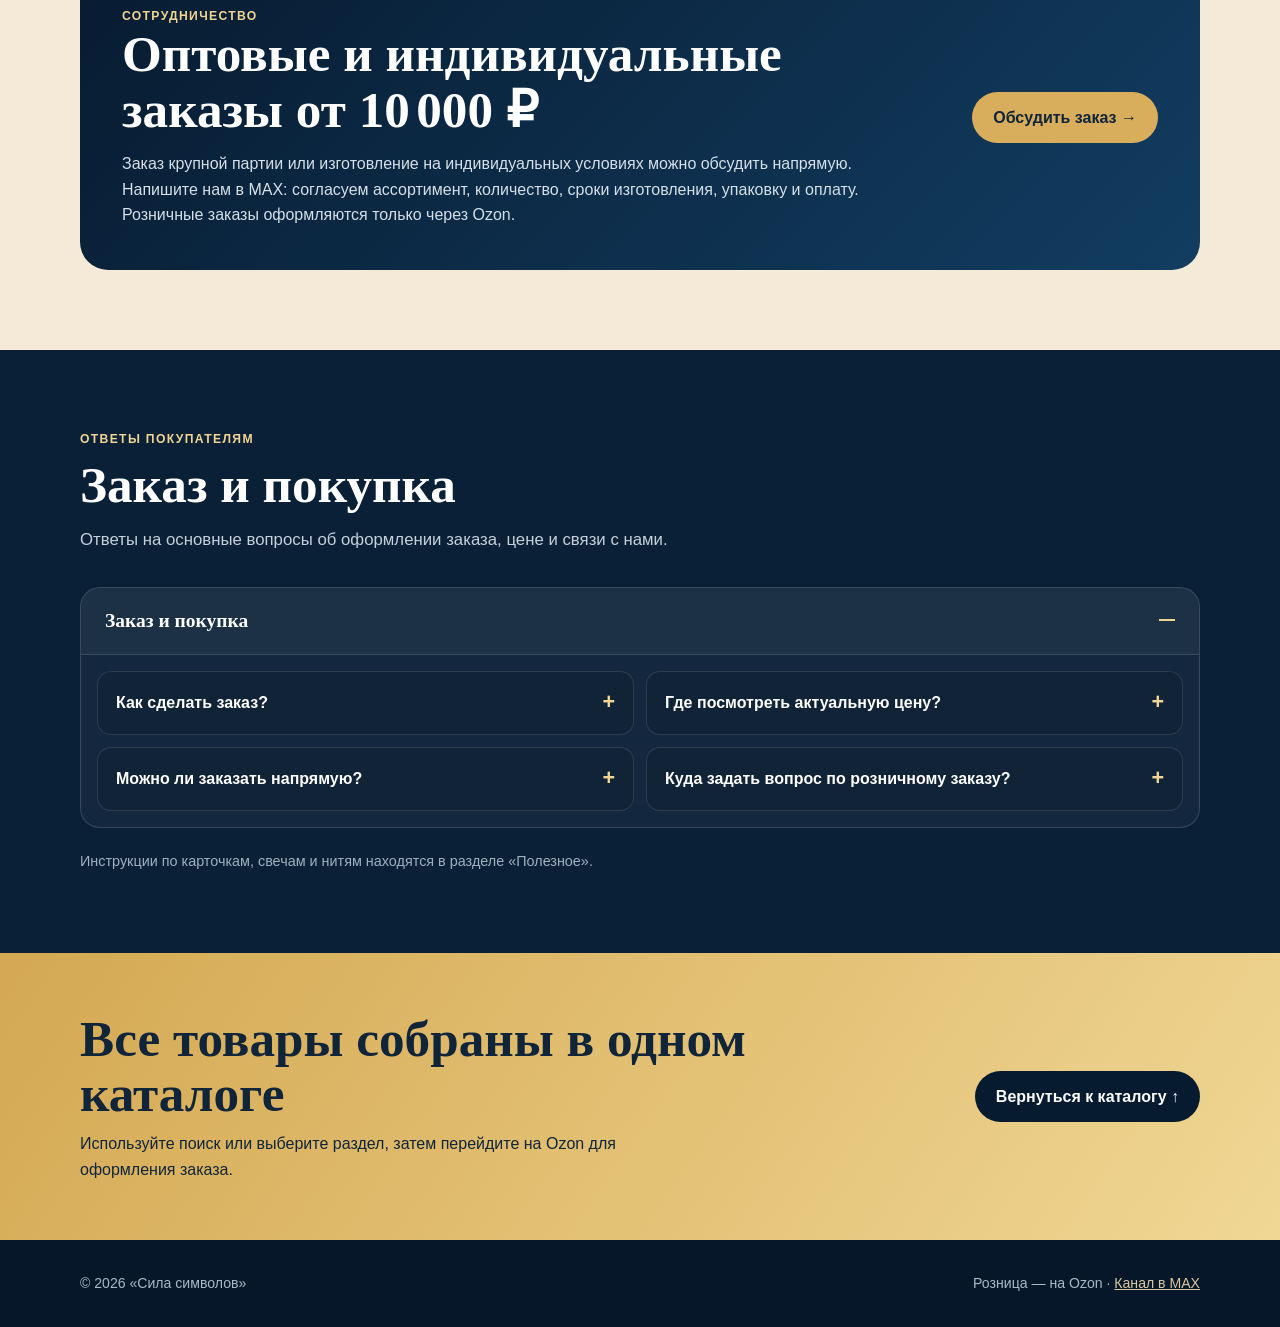
==== commit cc5794f1: "Redesign navigation and category showcases" ====
--- a/index.html
+++ b/index.html
@@ -20,13 +20,46 @@
     @media(max-width:980px){.catalog-grid{grid-template-columns:repeat(3,minmax(0,1fr))}.catalog-groups{grid-template-columns:repeat(3,minmax(0,1fr))}}
     @media(max-width:820px){html{scroll-padding-top:62px}.topbar .shell{width:100%;min-height:58px}.brand{display:none}.nav{display:grid;grid-template-columns:repeat(4,1fr);gap:0;width:100%}.nav a{min-height:58px;padding:7px 5px;display:flex;align-items:center;justify-content:center;text-align:center;font-size:.82rem;line-height:1.2;border-right:1px solid rgba(255,255,255,.1)}.nav a:last-child{border-right:0}.nav .max-link{border:0;border-radius:0;background:rgba(216,173,91,.16);color:var(--gold2)}.hero{padding:42px 0}.hero-grid,.knowledge-grid{grid-template-columns:1fr;gap:30px}.hero h1{font-size:3rem}.hero-visual{min-height:300px}.hero-visual img{height:300px}.quick-grid{grid-template-columns:1fr}.quick{padding:0}.faq-items{grid-template-columns:1fr}.cta-grid,.footer-grid{align-items:flex-start;flex-direction:column}.catalog-grid{grid-template-columns:repeat(2,minmax(0,1fr));gap:12px}.wholesale-card{grid-template-columns:1fr;padding:30px}.wholesale-card .btn{width:100%}}
     @media(max-width:480px){.shell{width:min(100% - 24px,1120px)}.hero{padding:34px 0}.hero h1{font-size:2.25rem}.hero-copy{font-size:1rem}.actions{margin-top:24px}.actions .btn{width:100%}.hero-visual{min-height:235px}.hero-visual img{height:235px;border-radius:20px}.catalog-groups{grid-template-columns:1fr 1fr}.group-filter{min-height:58px}.catalog-grid{grid-template-columns:repeat(2,minmax(0,1fr));gap:10px}.catalog-card{border-radius:14px}.catalog-image{aspect-ratio:1/1}.catalog-body{padding:10px}.catalog-category{font-size:.7rem;line-height:1.25}.catalog-card h3{font-size:.98rem;line-height:1.28;margin:6px 0 10px;-webkit-line-clamp:3}.catalog-card .buy{min-height:42px;padding:7px 8px;font-size:.86rem;line-height:1.2;text-align:center}section{padding:56px 0}.cta .btn{width:100%}}
+
+    /* Новая навигация и витрина направлений */
+    :root{--red:#9d2637;--red2:#c44555}
+    body.menu-open{overflow:hidden}.topbar{background:rgba(255,250,240,.97);color:var(--navy);border-bottom:1px solid #e6d9c5;box-shadow:0 5px 22px rgba(7,27,48,.07)}.topbar .shell{height:76px;display:grid;grid-template-columns:1fr auto 1fr;align-items:center}.menu-toggle{justify-self:start;width:48px;height:48px;border:0;background:transparent;color:var(--navy);display:grid;place-items:center;cursor:pointer;border-radius:50%}.menu-toggle:hover{background:#f2e8d7}.menu-lines,.menu-lines:before,.menu-lines:after{display:block;width:25px;height:2px;background:currentColor;content:"";position:relative}.menu-lines:before{position:absolute;top:-7px}.menu-lines:after{position:absolute;top:7px}.brand{justify-self:center;color:var(--navy);font-size:1.42rem}.header-contact{justify-self:end;text-decoration:none;font-size:.9rem;font-weight:800;color:var(--red);padding:9px 14px;border:1px solid #dab6bb;border-radius:999px}.header-contact:hover{background:var(--red);color:#fff}.nav{display:none}
+    .menu-overlay{position:fixed;inset:0;background:rgba(4,18,31,.62);z-index:60;opacity:0;visibility:hidden;transition:.25s}.menu-drawer{position:fixed;left:0;top:0;bottom:0;z-index:70;width:min(440px,92vw);background:#fffaf2;transform:translateX(-102%);transition:transform .32s ease;overflow:auto;box-shadow:24px 0 70px rgba(0,0,0,.24)}.menu-open .menu-overlay{opacity:1;visibility:visible}.menu-open .menu-drawer{transform:none}.drawer-head{position:sticky;top:0;z-index:2;display:flex;align-items:center;justify-content:space-between;gap:20px;padding:24px 26px;background:#071b30;color:#fff}.drawer-head strong{font:700 1.45rem Georgia,serif}.menu-close{width:42px;height:42px;border:1px solid rgba(255,255,255,.3);border-radius:50%;background:transparent;color:#fff;font-size:1.6rem;cursor:pointer}.drawer-nav{padding:18px 26px 34px}.drawer-home,.drawer-main-link,.drawer-contact{display:flex;align-items:center;justify-content:space-between;gap:14px;text-decoration:none;font-weight:800;padding:17px 0;border-bottom:1px solid #dfd2bf}.drawer-home:hover,.drawer-main-link:hover{color:var(--red)}.drawer-group{border-bottom:1px solid #dfd2bf}.drawer-group>summary{list-style:none;cursor:pointer;padding:17px 32px 17px 0;font:700 1.08rem Georgia,serif;position:relative}.drawer-group>summary::-webkit-details-marker,.drawer-subgroup>summary::-webkit-details-marker{display:none}.drawer-group>summary:after,.drawer-subgroup>summary:after{content:"+";position:absolute;right:5px;color:var(--red);font:400 1.35rem Arial}.drawer-group[open]>summary:after,.drawer-subgroup[open]>summary:after{content:"–"}.drawer-subgroup{margin:0 0 13px 10px;border-left:3px solid var(--red)}.drawer-subgroup>summary{list-style:none;cursor:pointer;padding:9px 30px 9px 14px;font-weight:800;position:relative}.drawer-subgroup>summary:after{top:7px;right:8px}.drawer-links{display:grid;padding:1px 12px 10px 14px}.drawer-links a{padding:9px 8px;text-decoration:none;color:#526170;line-height:1.35}.drawer-links a:hover{color:var(--red);background:#f5e8e5}.drawer-contact{margin-top:22px;border:0;border-radius:14px;padding:15px 17px;background:var(--red);color:#fff}.drawer-note{font-size:.86rem;color:var(--muted);margin:16px 0 0}
+    .directions{padding:92px 0;background:#fff}.directions-intro{display:flex;justify-content:space-between;align-items:end;gap:35px;margin-bottom:36px}.directions-intro h2{font:700 clamp(2.25rem,5vw,4rem)/1.02 Georgia,serif;margin:8px 0 0}.directions-intro p{max-width:410px;margin:0;color:var(--muted)}.direction-list{display:grid;gap:22px}.direction-card{min-height:390px;display:grid;grid-template-columns:1.02fr .98fr;border:1px solid #e5d8c4;background:#f7efe2;overflow:hidden;text-align:left;color:var(--ink);padding:0;cursor:pointer;box-shadow:0 12px 34px rgba(21,37,54,.08)}.direction-card:nth-child(even){grid-template-columns:.98fr 1.02fr;background:#0b243d;color:#fff}.direction-card:nth-child(even) .direction-image{order:2}.direction-card:nth-child(even) .direction-copy{order:1}.direction-image{min-height:390px;background:linear-gradient(145deg,#d9c8ae,#f6ead7);overflow:hidden}.direction-image img{width:100%;height:100%;min-height:390px;object-fit:cover;display:block;transition:transform .5s}.direction-card:hover .direction-image img{transform:scale(1.035)}.direction-copy{padding:52px;display:flex;flex-direction:column;justify-content:center}.direction-number{color:var(--red);font-weight:900;letter-spacing:.12em}.direction-card:nth-child(even) .direction-number{color:#f0b9bf}.direction-copy h3{font:700 clamp(2rem,4vw,3.35rem)/1.02 Georgia,serif;margin:10px 0 16px}.direction-copy p{margin:0 0 24px;color:#596979;font-size:1.02rem}.direction-card:nth-child(even) .direction-copy p{color:#c5d1db}.direction-link{display:inline-flex;align-items:center;gap:10px;color:var(--red);font-weight:900}.direction-card:nth-child(even) .direction-link{color:var(--gold2)}
+    @media(max-width:820px){html{scroll-padding-top:76px}.topbar .shell{width:min(100% - 22px,1120px);height:68px;min-height:68px}.brand{display:flex;font-size:1.1rem}.brand-mark{width:30px;height:30px;font-size:1rem}.header-contact{font-size:0;width:44px;height:44px;padding:0;display:grid;place-items:center;border-color:#d8c5a8}.header-contact:before{content:"MAX";font-size:.7rem}.hero{padding-top:46px}.directions{padding:66px 0}.directions-intro{display:block}.directions-intro p{margin-top:16px}.direction-card,.direction-card:nth-child(even){grid-template-columns:1fr;min-height:0}.direction-card:nth-child(even) .direction-image{order:1}.direction-card:nth-child(even) .direction-copy{order:2}.direction-image,.direction-image img{min-height:280px;height:280px}.direction-copy{padding:32px}.quick{display:none}}
+    @media(max-width:480px){.topbar .shell{width:calc(100% - 14px)}.menu-toggle{width:42px;height:42px}.brand{gap:7px;font-size:1rem}.brand-mark{width:28px;height:28px}.direction-list{gap:14px}.direction-image,.direction-image img{min-height:220px;height:220px}.direction-copy{padding:25px 22px}.direction-copy h3{font-size:2rem}.directions-intro h2{font-size:2.4rem}.drawer-nav{padding-left:22px;padding-right:22px}}
   </style>
 </head>
 <body>
-  <header class="topbar"><div class="shell"><a class="brand" href="#top"><span class="brand-mark">✦</span>Сила символов</a><nav class="nav" aria-label="Основная навигация"><a href="#top">Наверх</a><a href="#products">Каталог</a><a href="knowledge.html">Полезное</a><a class="max-link" href="https://max.ru/se14344994_biz" target="_blank" rel="noopener">Написать в MAX</a></nav></div></header>
+  <header class="topbar"><div class="shell"><button class="menu-toggle" id="menu-toggle" type="button" aria-label="Открыть меню" aria-controls="menu-drawer" aria-expanded="false"><span class="menu-lines"></span></button><a class="brand" href="#top"><span class="brand-mark">✦</span>Сила символов</a><a class="header-contact" href="https://max.ru/se14344994_biz" target="_blank" rel="noopener">Написать в MAX</a></div></header>
+  <div class="menu-overlay" id="menu-overlay"></div>
+  <aside class="menu-drawer" id="menu-drawer" aria-label="Меню сайта" aria-hidden="true">
+    <div class="drawer-head"><strong>Сила символов</strong><button class="menu-close" id="menu-close" type="button" aria-label="Закрыть меню">×</button></div>
+    <nav class="drawer-nav">
+      <a class="drawer-home" href="#top">Главная <span>→</span></a>
+      <details class="drawer-group" open><summary>Каталог товаров</summary>
+        <details class="drawer-subgroup"><summary>Православные товары</summary><div class="drawer-links"><a href="#products" data-group="Православные товары" data-category="Карточки с молитвами">Карточки с молитвами</a><a href="#products" data-group="Православные товары" data-category="Именные карточки-иконы">Именные карточки-иконы</a><a href="#products" data-group="Православные товары" data-category="Молитвенные наборы и крестики">Наборы и крестики</a></div></details>
+        <details class="drawer-subgroup"><summary>Магниты</summary><div class="drawer-links"><a href="#products" data-group="Магниты" data-category="Православные магниты">Все православные магниты</a><a href="#products" data-group="Магниты" data-category="Православные магниты" data-query="7,5 10">Формат 7,5 × 10 см</a><a href="#products" data-group="Магниты" data-category="Православные магниты" data-query="10 15">Формат 10 × 15 см</a><a href="#products" data-group="Магниты" data-category="Новогодние магниты">Новогодние магниты</a></div></details>
+        <details class="drawer-subgroup"><summary>Свечи и обереги</summary><div class="drawer-links"><a href="#products" data-group="Свечи и обереги" data-category="Свечи">Свечи</a><a href="#products" data-group="Свечи и обереги" data-category="Нити-обереги">Нити-обереги</a><a href="#products" data-group="Свечи и обереги" data-category="Карты-талисманы">Карты-талисманы</a><a href="#products" data-group="Свечи и обереги" data-category="Амулеты, булавки и соль">Амулеты, булавки и соль</a></div></details>
+        <details class="drawer-subgroup"><summary>Наклейки и этикетки</summary><div class="drawer-links"><a href="#products" data-group="Наклейки и этикетки" data-category="Школьные наклейки">Для школы</a><a href="#products" data-group="Наклейки и этикетки" data-category="Для заморозки и заготовок">Для заморозки и заготовок</a><a href="#products" data-group="Наклейки и этикетки" data-category="Для хранения и переезда">Для хранения и переезда</a><a href="#products" data-group="Наклейки и этикетки" data-category="Этикетки для упаковки">Для упаковки</a><a href="#products" data-group="Наклейки и этикетки" data-category="Подарочные наклейки">Подарочные наклейки</a></div></details>
+        <details class="drawer-subgroup"><summary>Подарки и упаковка</summary><div class="drawer-links"><a href="#products" data-group="Подарки и упаковка" data-category="Подарочная упаковка">Подарочная упаковка</a><a href="#products" data-group="Подарки и упаковка" data-category="Подарочные наборы">Подарочные наборы</a><a href="#products" data-group="Подарки и упаковка" data-category="Декор и статуэтки">Декор и статуэтки</a></div></details>
+      </details>
+      <a class="drawer-main-link" href="knowledge.html">Полезная информация <span>→</span></a>
+      <a class="drawer-main-link" href="#faq">Ответы на вопросы <span>→</span></a>
+      <a class="drawer-main-link" href="#wholesale">Сотрудничество <span>→</span></a>
+      <a class="drawer-contact" href="https://max.ru/se14344994_biz" target="_blank" rel="noopener">Связаться с нами в MAX <span>→</span></a>
+      <p class="drawer-note">Розничные покупки оформляются на Ozon. Индивидуальные и оптовые заказы — от 10 000 ₽.</p>
+    </nav>
+  </aside>
   <main id="top">
     <section class="hero"><div class="shell hero-grid"><div><h1>Изделия собственного производства из России</h1><p class="hero-copy">Православные карточки и магниты, свечи, нити-обереги, талисманы, наклейки, этикетки и подарочная упаковка. Мы создаём и подбираем товары для дома, подарков и важных моментов. Розничные заказы оформляются на Ozon, где всегда указана актуальная цена.</p><div class="actions"><a class="btn btn-primary" href="#products">Открыть каталог <span>→</span></a><a class="btn btn-ghost" href="https://max.ru/se14344994_biz" target="_blank" rel="noopener">Открыть канал в MAX</a></div></div><div class="hero-visual"><img src="assets/hero-v2.webp" alt="Ассортимент «Силы символов»: православные карточки и магниты, свечи, нити и талисманы"></div></div></section>
-    <section class="quick"><div class="shell quick-grid"><a href="#products"><div><strong>Каталог товаров</strong><span>Весь ассортимент по категориям</span></div><i class="arrow">→</i></a><a href="knowledge.html"><div><strong>Полезные материалы</strong><span>Календарь, статьи и инструкции</span></div><i class="arrow">→</i></a><a href="knowledge.html"><div><strong>Инструкции к товарам</strong><span>Карточки, свечи и нити</span></div><i class="arrow">→</i></a><a href="https://max.ru/se14344994_biz" target="_blank" rel="noopener"><div><strong>Канал в MAX</strong><span>Новости и полезные материалы</span></div><i class="arrow">→</i></a></div></section>
+    <section class="directions" id="directions"><div class="shell"><div class="directions-intro"><div><div class="kicker">Наш ассортимент</div><h2>Выберите направление</h2></div><p>Каждый раздел открывает только подходящие товары. Актуальная цена и оформление покупки доступны на Ozon.</p></div><div class="direction-list">
+      <button class="direction-card" type="button" data-group="Православные товары"><span class="direction-image" data-image-group="Православные товары"></span><span class="direction-copy"><span class="direction-number">01 · Православная тематика</span><h3>Карточки, иконы и крестики</h3><p>Карточки с молитвами, именные иконы, молитвенные наборы и крестики.</p><span class="direction-link">Открыть раздел →</span></span></button>
+      <button class="direction-card" type="button" data-group="Магниты"><span class="direction-image" data-image-group="Магниты"></span><span class="direction-copy"><span class="direction-number">02 · Магниты</span><h3>Православные и праздничные</h3><p>Образы святых в нескольких форматах и отдельная коллекция новогодних магнитов.</p><span class="direction-link">Открыть раздел →</span></span></button>
+      <button class="direction-card" type="button" data-group="Свечи и обереги"><span class="direction-image" data-image-group="Свечи и обереги"></span><span class="direction-copy"><span class="direction-number">03 · Свечи и обереги</span><h3>Свечи, нити и талисманы</h3><p>Программные свечи, нити-обереги, карты-талисманы, амулеты и другие изделия.</p><span class="direction-link">Открыть раздел →</span></span></button>
+      <button class="direction-card" type="button" data-group="Наклейки и этикетки"><span class="direction-image" data-image-group="Наклейки и этикетки"></span><span class="direction-copy"><span class="direction-number">04 · Наклейки и этикетки</span><h3>Для дома, школы и подарков</h3><p>Наклейки для тетрадей, заморозки, заготовок, хранения, переезда и упаковки.</p><span class="direction-link">Открыть раздел →</span></span></button>
+      <button class="direction-card" type="button" data-group="Подарки и упаковка"><span class="direction-image" data-image-group="Подарки и упаковка"></span><span class="direction-copy"><span class="direction-number">05 · Подарки и упаковка</span><h3>Оформление и готовые наборы</h3><p>Подарочная упаковка, тематические наборы, декоративные изделия и статуэтки.</p><span class="direction-link">Открыть раздел →</span></span></button>
+    </div></div></section>
     <section class="knowledge-promo"><div class="shell knowledge-grid"><div class="knowledge-panel"><div class="kicker" style="color:var(--gold2)">Больше, чем каталог</div><h2>Полезное о символах, молитве и практике</h2><p>Православный календарь, материалы о святых из нашего ассортимента, правила прожига свечей, фазы Луны, нити и расшифровка огарков.</p><a class="btn" href="knowledge.html">Открыть базу знаний →</a></div><div class="knowledge-links"><a class="knowledge-link" href="knowledge.html#calendar"><b>Православный календарь</b><span>Основные праздники и дни памяти образов из каталога.</span></a><a class="knowledge-link" href="knowledge.html#orthodox"><b>Кому и о чём молятся</b><span>Николай Чудотворец, Матрона, Спиридон, Сергий и другие.</span></a><a class="knowledge-link" href="knowledge.html#candles"><b>Свечи и фазы Луны</b><span>Подготовка, безопасный прожиг, наблюдение и огарки.</span></a><a class="knowledge-link" href="knowledge.html#decoding"><b>Получить расшифровку</b><span>Что снять и описать в отзыве на Ozon для точного разбора.</span></a></div></div></section>
     <section class="products" id="products"><div class="shell"><div class="section-head"><div class="kicker">Каталог Ozon</div><h2>Найдите нужный товар</h2><p>Сначала выберите направление, затем точную категорию. Также можно найти товар по названию или артикулу.</p></div><div class="catalog-toolbar"><label class="search-box"><span class="search-icon">⌕</span><input id="catalog-search" type="search" placeholder="Например: Николай Чудотворец, магнит, свеча…" aria-label="Поиск по каталогу"></label></div><div class="filter-label">Направления товаров</div><div class="catalog-groups" id="catalog-groups" aria-label="Направления товаров"></div><div class="filter-label" id="category-label">Категории</div><div class="category-filters" id="category-filters" aria-label="Категории товаров"></div><p class="catalog-note"><strong>Розничная продажа осуществляется только через Ozon.</strong> Нажмите на любой товар, чтобы посмотреть актуальную цену с учётом акций и оформить заказ.</p><div class="catalog-grid" id="catalog-grid"></div><button class="btn show-more" id="show-more" type="button">Показать ещё</button></div></section>
     <section class="wholesale" id="wholesale"><div class="shell"><div class="wholesale-card"><div><div class="kicker" style="color:var(--gold2)">Сотрудничество</div><h2>Оптовые и индивидуальные заказы от 10 000 ₽</h2><p>Заказ крупной партии или изготовление на индивидуальных условиях можно обсудить напрямую. Напишите нам в MAX: согласуем ассортимент, количество, сроки изготовления, упаковку и оплату. Розничные заказы оформляются только через Ozon.</p></div><a class="btn" href="https://max.ru/se14344994_biz" target="_blank" rel="noopener">Обсудить заказ →</a></div></div></section>
@@ -79,9 +112,11 @@
     const groupFilters = document.getElementById('catalog-groups');
     const filters = document.getElementById('category-filters');
     const showMore = document.getElementById('show-more');
-    let activeGroup = 'Все товары';
-    let activeCategory = 'Все';
+    const initialParams = new URLSearchParams(window.location.search);
+    let activeGroup = initialParams.get('group') || 'Все товары';
+    let activeCategory = initialParams.get('category') || 'Все';
     let visibleCount = 24;
+    search.value = initialParams.get('query') || '';
 
     const escapeHtml = value => String(value).replace(/[&<>'"]/g, char => ({'&':'&amp;','<':'&lt;','>':'&gt;',"'":'&#39;','"':'&quot;'}[char]));
     const groupCounts = catalog.reduce((result, item) => {
@@ -92,7 +127,7 @@
     ['Все товары', ...Object.keys(groupCounts)].forEach(group => {
       const button = document.createElement('button');
       button.type = 'button';
-      button.className = 'group-filter' + (group === 'Все товары' ? ' active' : '');
+      button.className = 'group-filter' + (group === activeGroup ? ' active' : '');
       button.textContent = group;
       button.addEventListener('click', () => {
         activeGroup = group;
@@ -155,6 +190,54 @@
       showMore.hidden = visibleCount >= found.length || found.length === 0;
     }
 
+    const menuToggle = document.getElementById('menu-toggle');
+    const menuClose = document.getElementById('menu-close');
+    const menuOverlay = document.getElementById('menu-overlay');
+    const menuDrawer = document.getElementById('menu-drawer');
+
+    function setMenu(open) {
+      document.body.classList.toggle('menu-open', open);
+      menuToggle.setAttribute('aria-expanded', String(open));
+      menuDrawer.setAttribute('aria-hidden', String(!open));
+      if (open) menuClose.focus();
+      else menuToggle.focus();
+    }
+
+    function selectCatalog(group, category = 'Все', query = '') {
+      activeGroup = group || 'Все товары';
+      activeCategory = category || 'Все';
+      visibleCount = 24;
+      search.value = query;
+      groupFilters.querySelectorAll('.group-filter').forEach(button => {
+        button.classList.toggle('active', button.textContent === activeGroup);
+      });
+      renderCategoryFilters();
+      renderCatalog();
+      setMenu(false);
+      requestAnimationFrame(() => document.getElementById('products').scrollIntoView({behavior:'smooth'}));
+    }
+
+    menuToggle.addEventListener('click', () => setMenu(true));
+    menuClose.addEventListener('click', () => setMenu(false));
+    menuOverlay.addEventListener('click', () => setMenu(false));
+    document.addEventListener('keydown', event => { if (event.key === 'Escape' && document.body.classList.contains('menu-open')) setMenu(false); });
+    menuDrawer.querySelectorAll('a:not([data-group])').forEach(link => link.addEventListener('click', () => setMenu(false)));
+    document.querySelectorAll('[data-group]').forEach(control => control.addEventListener('click', event => {
+      event.preventDefault();
+      selectCatalog(control.dataset.group, control.dataset.category || 'Все', control.dataset.query || '');
+    }));
+
+    document.querySelectorAll('[data-image-group]').forEach(container => {
+      const product = catalog.find(item => item.group === container.dataset.imageGroup && item.image);
+      if (!product) return;
+      const image = document.createElement('img');
+      image.src = product.image;
+      image.alt = product.title;
+      image.loading = 'lazy';
+      image.referrerPolicy = 'no-referrer';
+      container.appendChild(image);
+    });
+
     search.addEventListener('input', () => { visibleCount = 24; renderCatalog(); });
     showMore.addEventListener('click', () => { visibleCount += 24; renderCatalog(); });
     renderCategoryFilters();
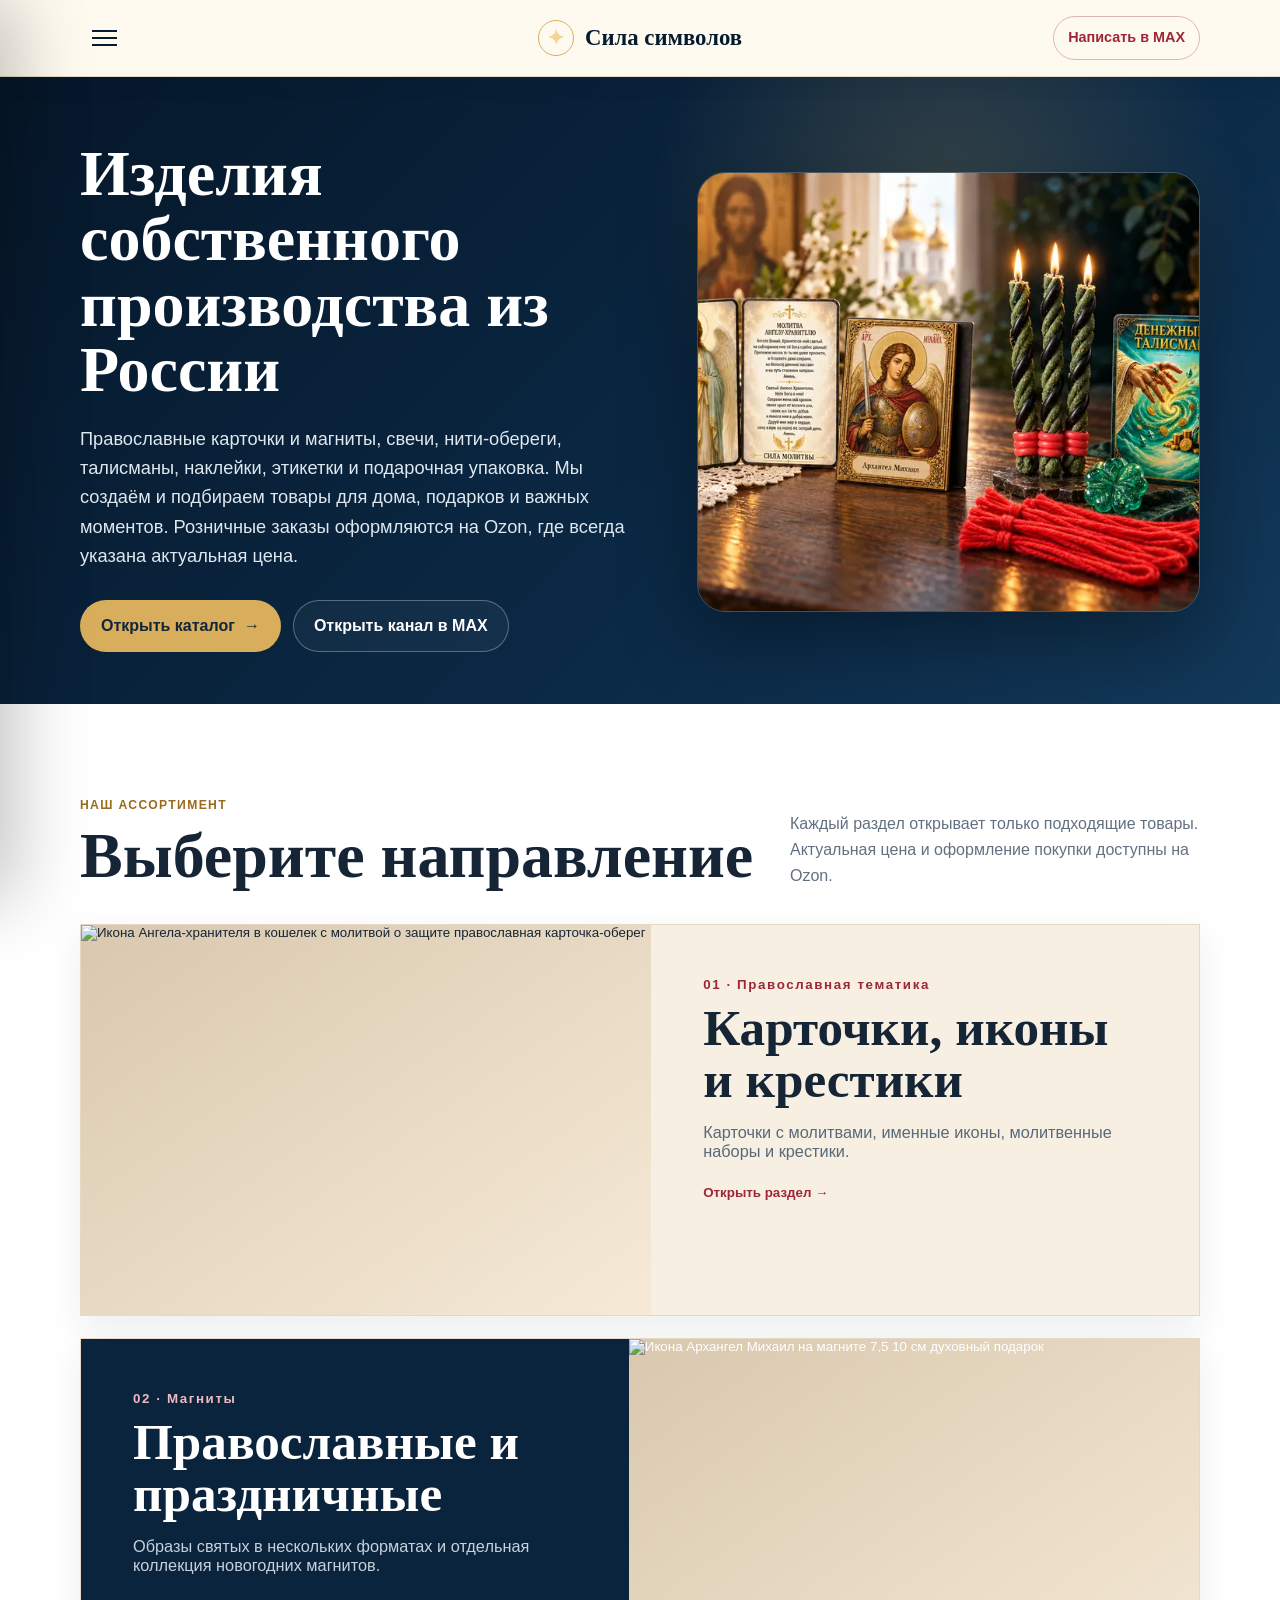
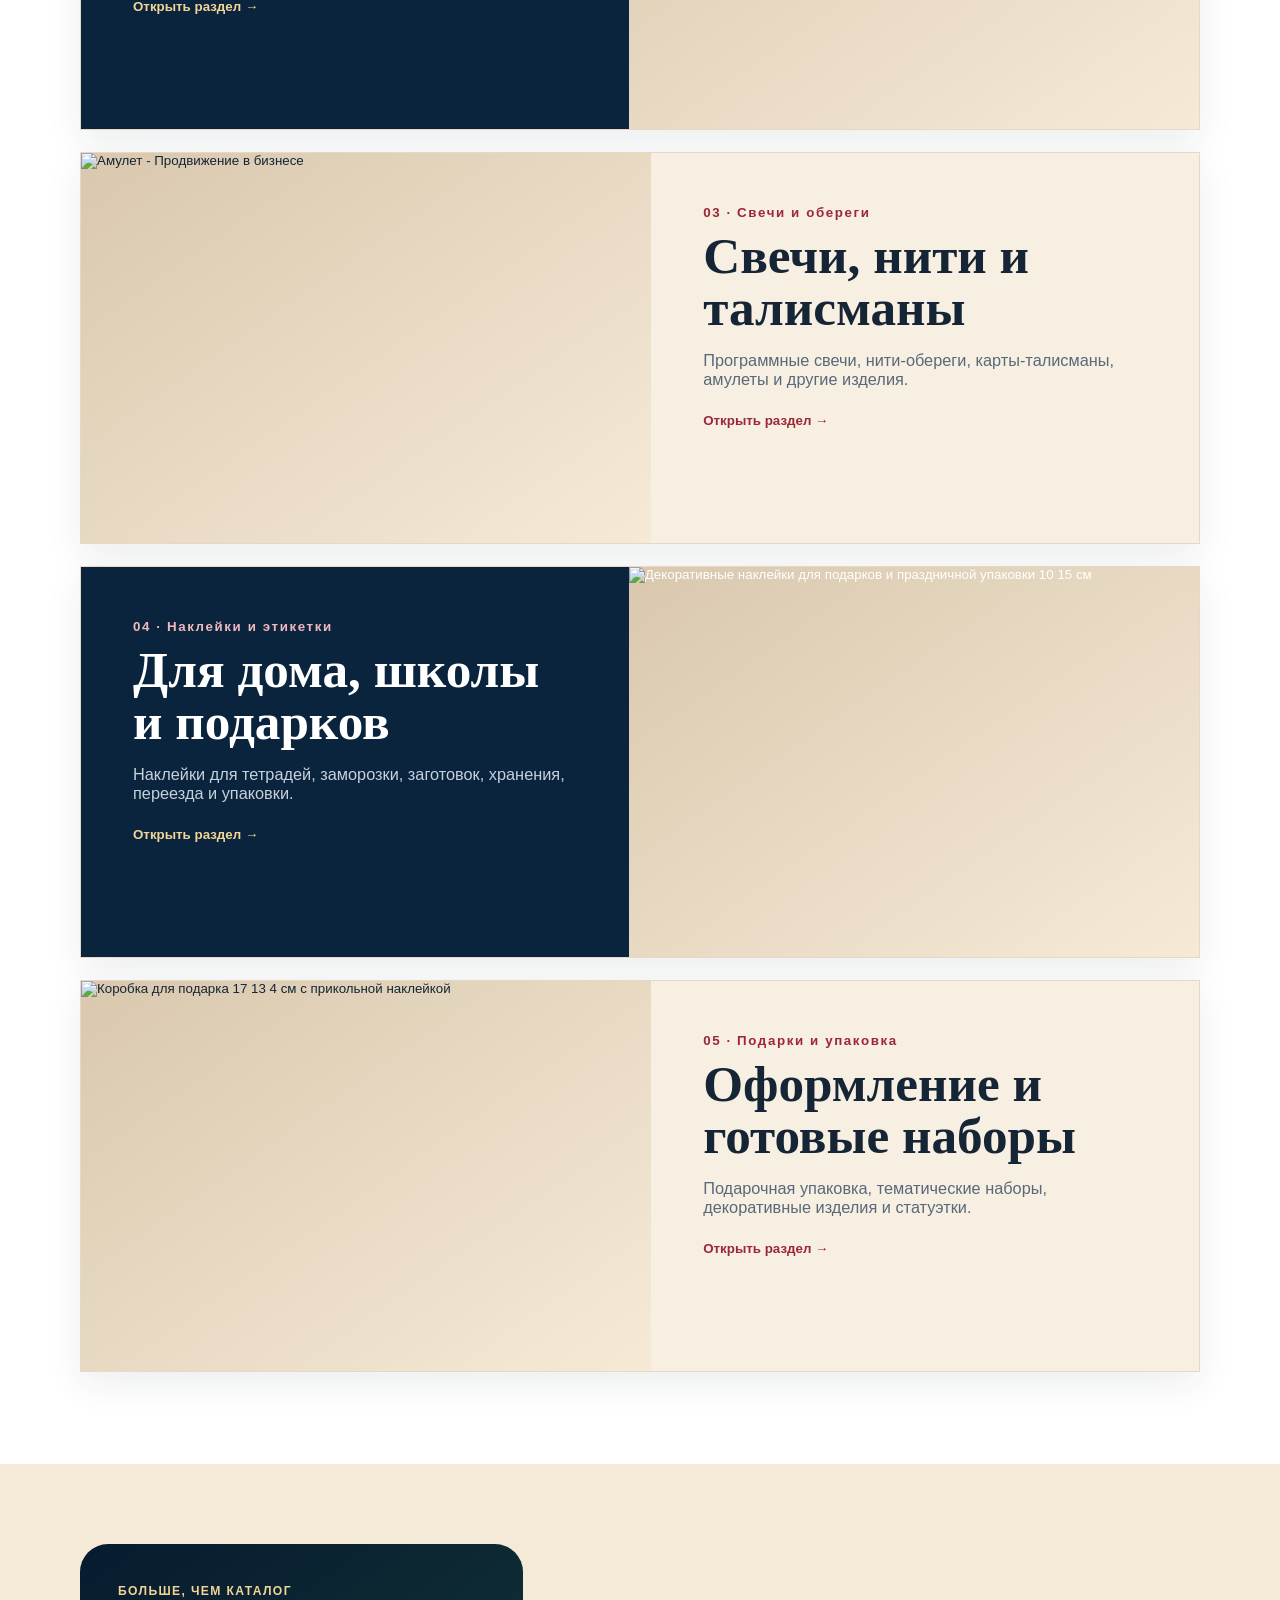
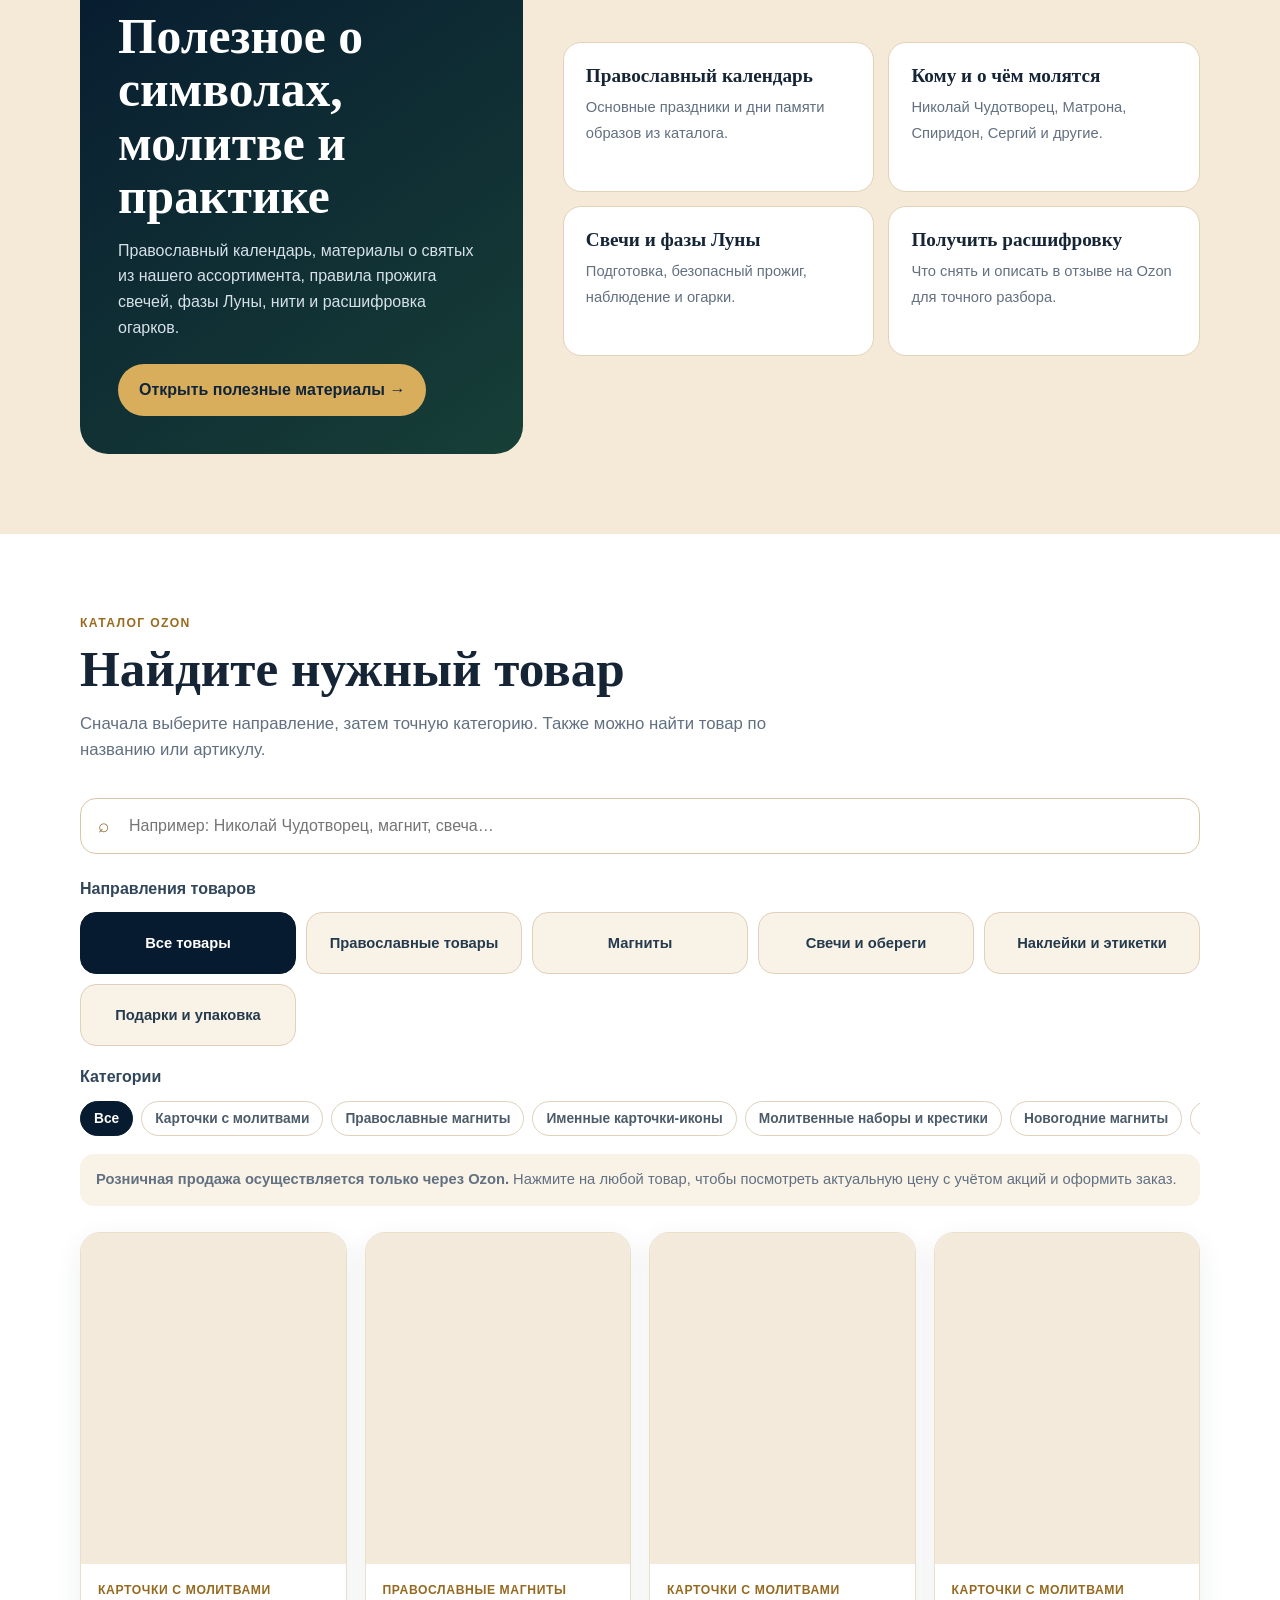
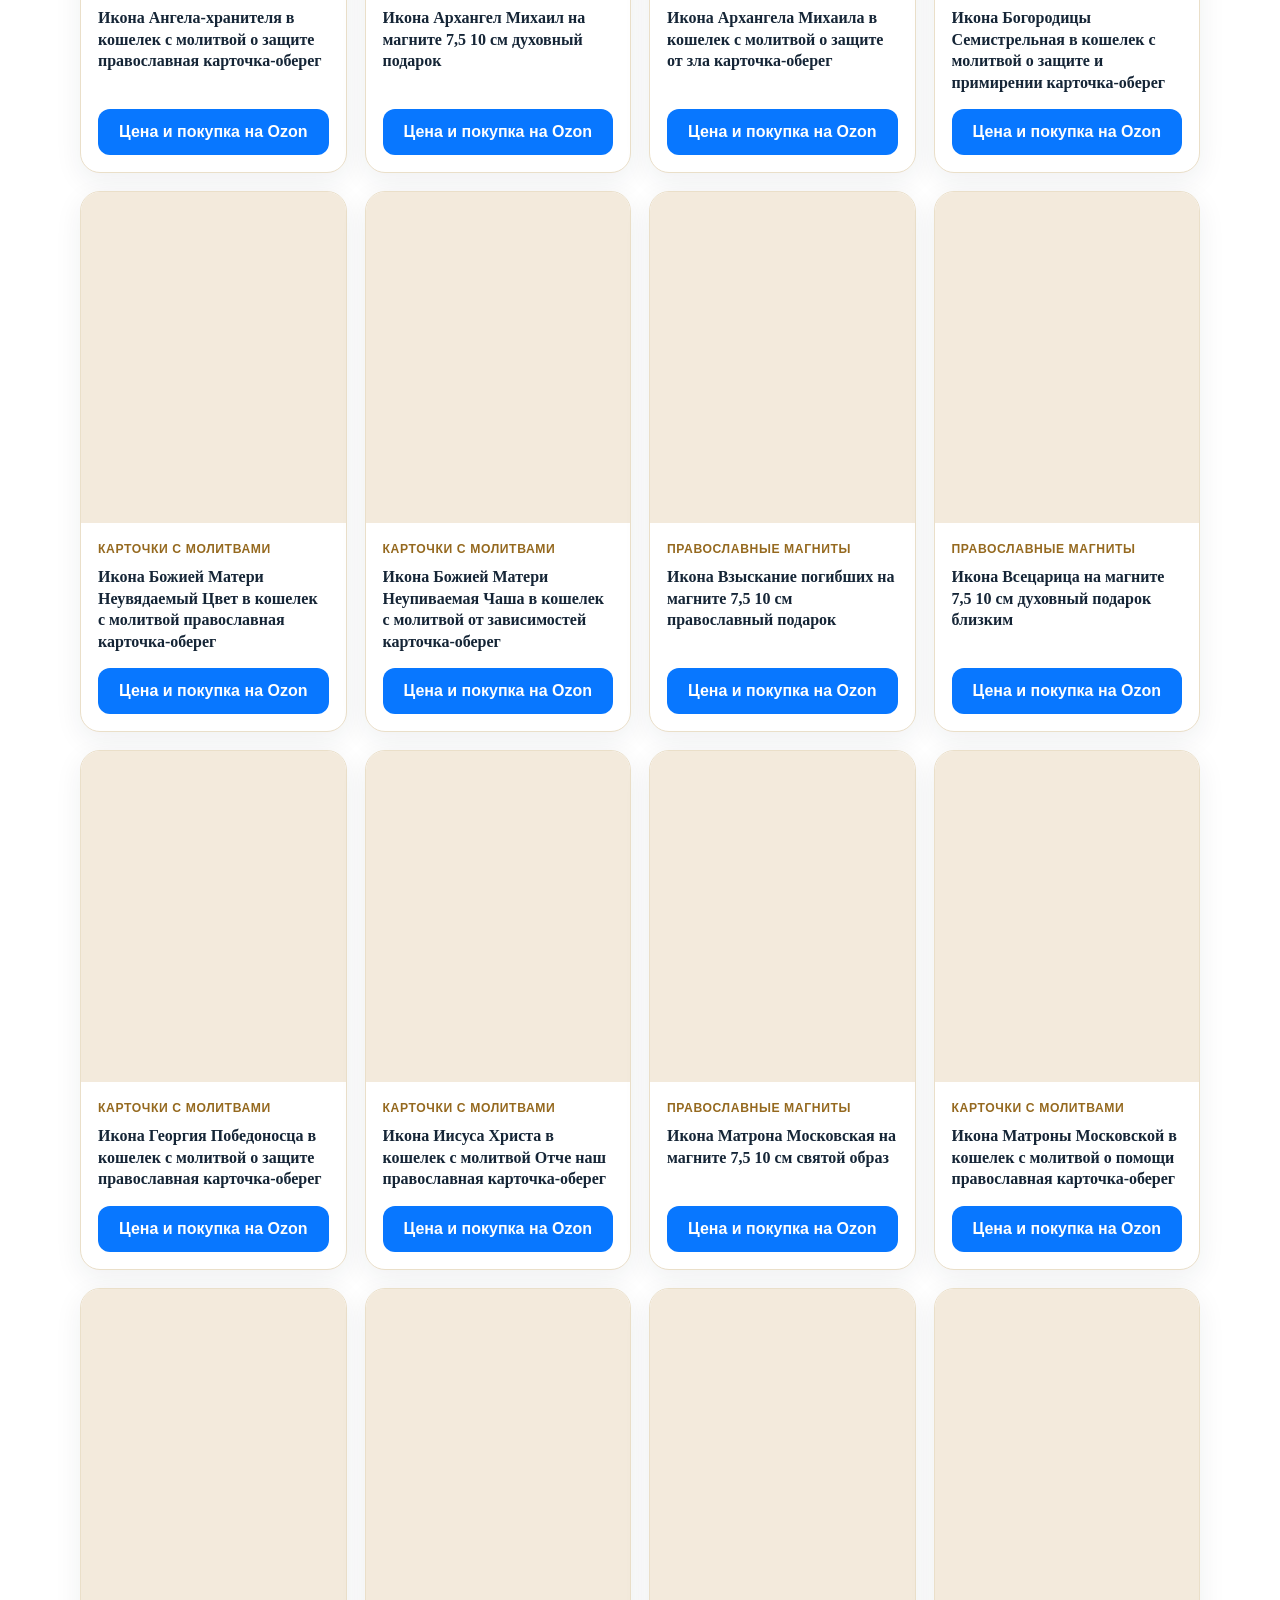
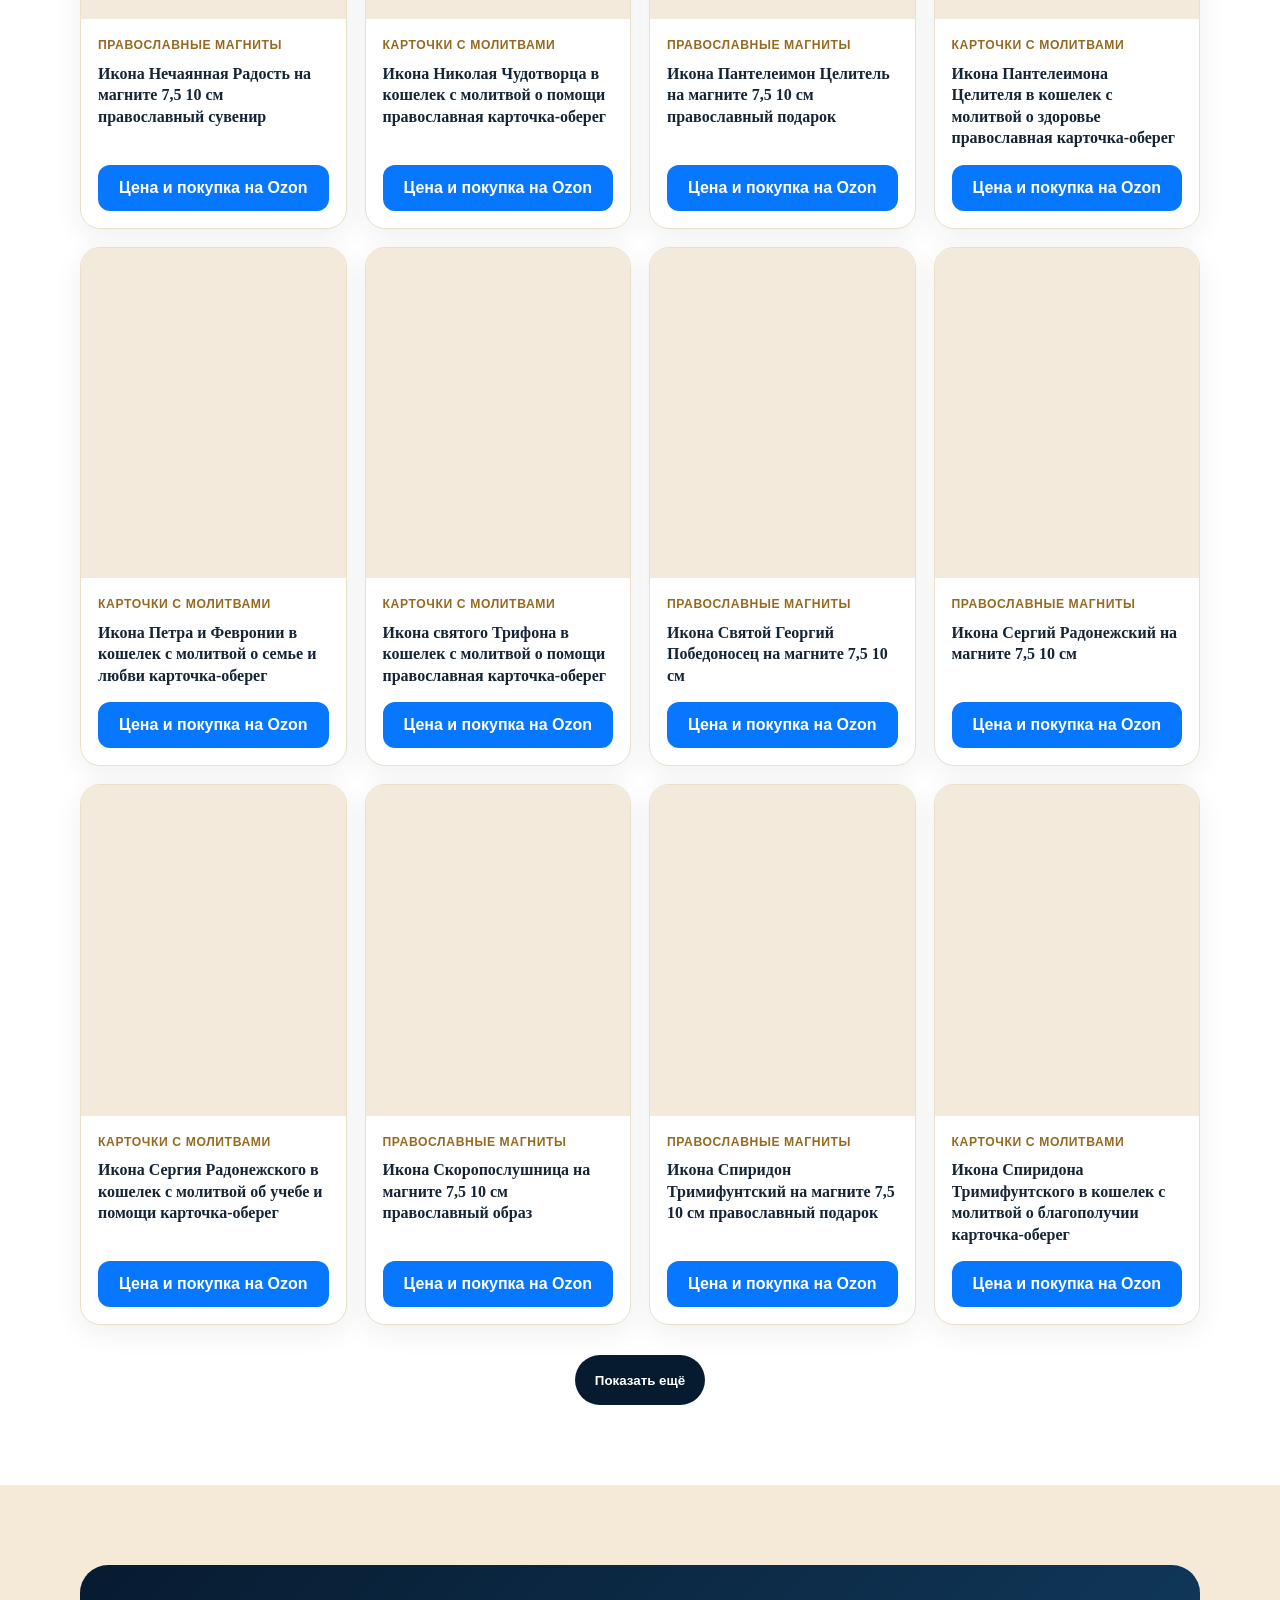
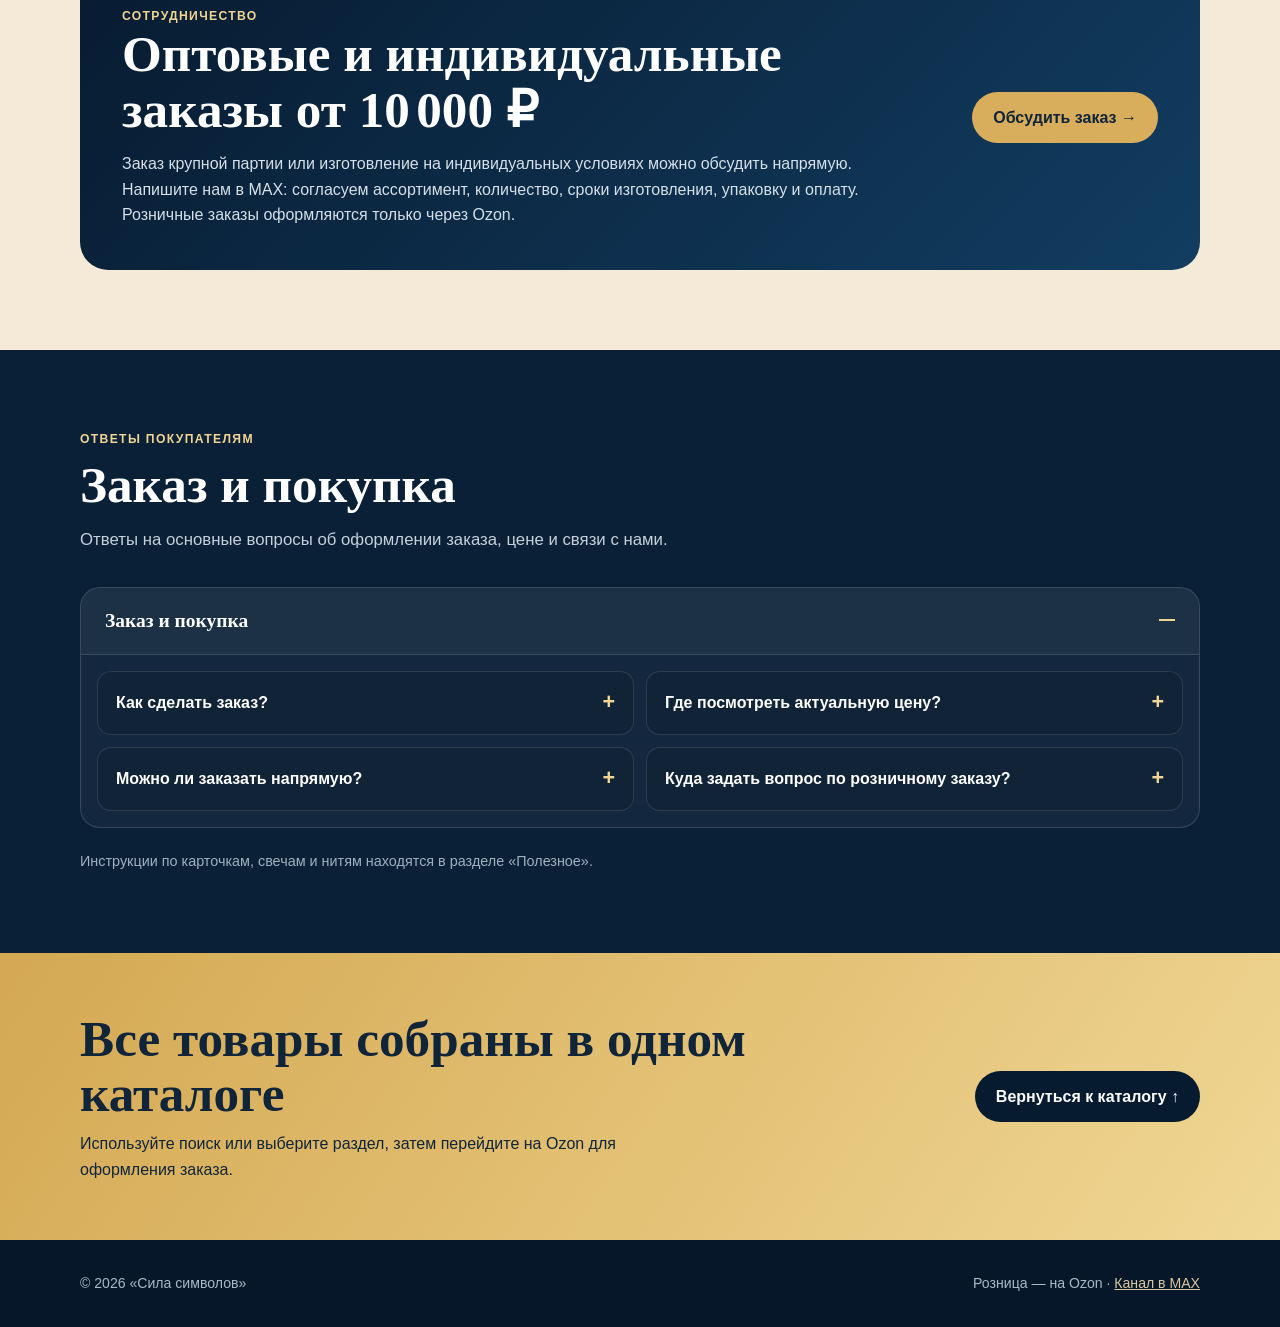
==== commit 8176e1c4: "Polish useful materials wording" ====
--- a/index.html
+++ b/index.html
@@ -60,7 +60,7 @@
       <button class="direction-card" type="button" data-group="Наклейки и этикетки"><span class="direction-image" data-image-group="Наклейки и этикетки"></span><span class="direction-copy"><span class="direction-number">04 · Наклейки и этикетки</span><h3>Для дома, школы и подарков</h3><p>Наклейки для тетрадей, заморозки, заготовок, хранения, переезда и упаковки.</p><span class="direction-link">Открыть раздел →</span></span></button>
       <button class="direction-card" type="button" data-group="Подарки и упаковка"><span class="direction-image" data-image-group="Подарки и упаковка"></span><span class="direction-copy"><span class="direction-number">05 · Подарки и упаковка</span><h3>Оформление и готовые наборы</h3><p>Подарочная упаковка, тематические наборы, декоративные изделия и статуэтки.</p><span class="direction-link">Открыть раздел →</span></span></button>
     </div></div></section>
-    <section class="knowledge-promo"><div class="shell knowledge-grid"><div class="knowledge-panel"><div class="kicker" style="color:var(--gold2)">Больше, чем каталог</div><h2>Полезное о символах, молитве и практике</h2><p>Православный календарь, материалы о святых из нашего ассортимента, правила прожига свечей, фазы Луны, нити и расшифровка огарков.</p><a class="btn" href="knowledge.html">Открыть базу знаний →</a></div><div class="knowledge-links"><a class="knowledge-link" href="knowledge.html#calendar"><b>Православный календарь</b><span>Основные праздники и дни памяти образов из каталога.</span></a><a class="knowledge-link" href="knowledge.html#orthodox"><b>Кому и о чём молятся</b><span>Николай Чудотворец, Матрона, Спиридон, Сергий и другие.</span></a><a class="knowledge-link" href="knowledge.html#candles"><b>Свечи и фазы Луны</b><span>Подготовка, безопасный прожиг, наблюдение и огарки.</span></a><a class="knowledge-link" href="knowledge.html#decoding"><b>Получить расшифровку</b><span>Что снять и описать в отзыве на Ozon для точного разбора.</span></a></div></div></section>
+    <section class="knowledge-promo"><div class="shell knowledge-grid"><div class="knowledge-panel"><div class="kicker" style="color:var(--gold2)">Больше, чем каталог</div><h2>Полезное о символах, молитве и практике</h2><p>Православный календарь, материалы о святых из нашего ассортимента, правила прожига свечей, фазы Луны, нити и расшифровка огарков.</p><a class="btn" href="knowledge.html">Открыть полезные материалы →</a></div><div class="knowledge-links"><a class="knowledge-link" href="knowledge.html#calendar"><b>Православный календарь</b><span>Основные праздники и дни памяти образов из каталога.</span></a><a class="knowledge-link" href="knowledge.html#orthodox"><b>Кому и о чём молятся</b><span>Николай Чудотворец, Матрона, Спиридон, Сергий и другие.</span></a><a class="knowledge-link" href="knowledge.html#candles"><b>Свечи и фазы Луны</b><span>Подготовка, безопасный прожиг, наблюдение и огарки.</span></a><a class="knowledge-link" href="knowledge.html#decoding"><b>Получить расшифровку</b><span>Что снять и описать в отзыве на Ozon для точного разбора.</span></a></div></div></section>
     <section class="products" id="products"><div class="shell"><div class="section-head"><div class="kicker">Каталог Ozon</div><h2>Найдите нужный товар</h2><p>Сначала выберите направление, затем точную категорию. Также можно найти товар по названию или артикулу.</p></div><div class="catalog-toolbar"><label class="search-box"><span class="search-icon">⌕</span><input id="catalog-search" type="search" placeholder="Например: Николай Чудотворец, магнит, свеча…" aria-label="Поиск по каталогу"></label></div><div class="filter-label">Направления товаров</div><div class="catalog-groups" id="catalog-groups" aria-label="Направления товаров"></div><div class="filter-label" id="category-label">Категории</div><div class="category-filters" id="category-filters" aria-label="Категории товаров"></div><p class="catalog-note"><strong>Розничная продажа осуществляется только через Ozon.</strong> Нажмите на любой товар, чтобы посмотреть актуальную цену с учётом акций и оформить заказ.</p><div class="catalog-grid" id="catalog-grid"></div><button class="btn show-more" id="show-more" type="button">Показать ещё</button></div></section>
     <section class="wholesale" id="wholesale"><div class="shell"><div class="wholesale-card"><div><div class="kicker" style="color:var(--gold2)">Сотрудничество</div><h2>Оптовые и индивидуальные заказы от 10 000 ₽</h2><p>Заказ крупной партии или изготовление на индивидуальных условиях можно обсудить напрямую. Напишите нам в MAX: согласуем ассортимент, количество, сроки изготовления, упаковку и оплату. Розничные заказы оформляются только через Ozon.</p></div><a class="btn" href="https://max.ru/se14344994_biz" target="_blank" rel="noopener">Обсудить заказ →</a></div></div></section>
     <section class="faq" id="faq"><div class="shell"><div class="section-head"><div class="kicker" style="color:var(--gold2)">Ответы покупателям</div><h2>Заказ и покупка</h2><p>Ответы на основные вопросы об оформлении заказа, цене и связи с нами.</p></div><div class="faq-groups">
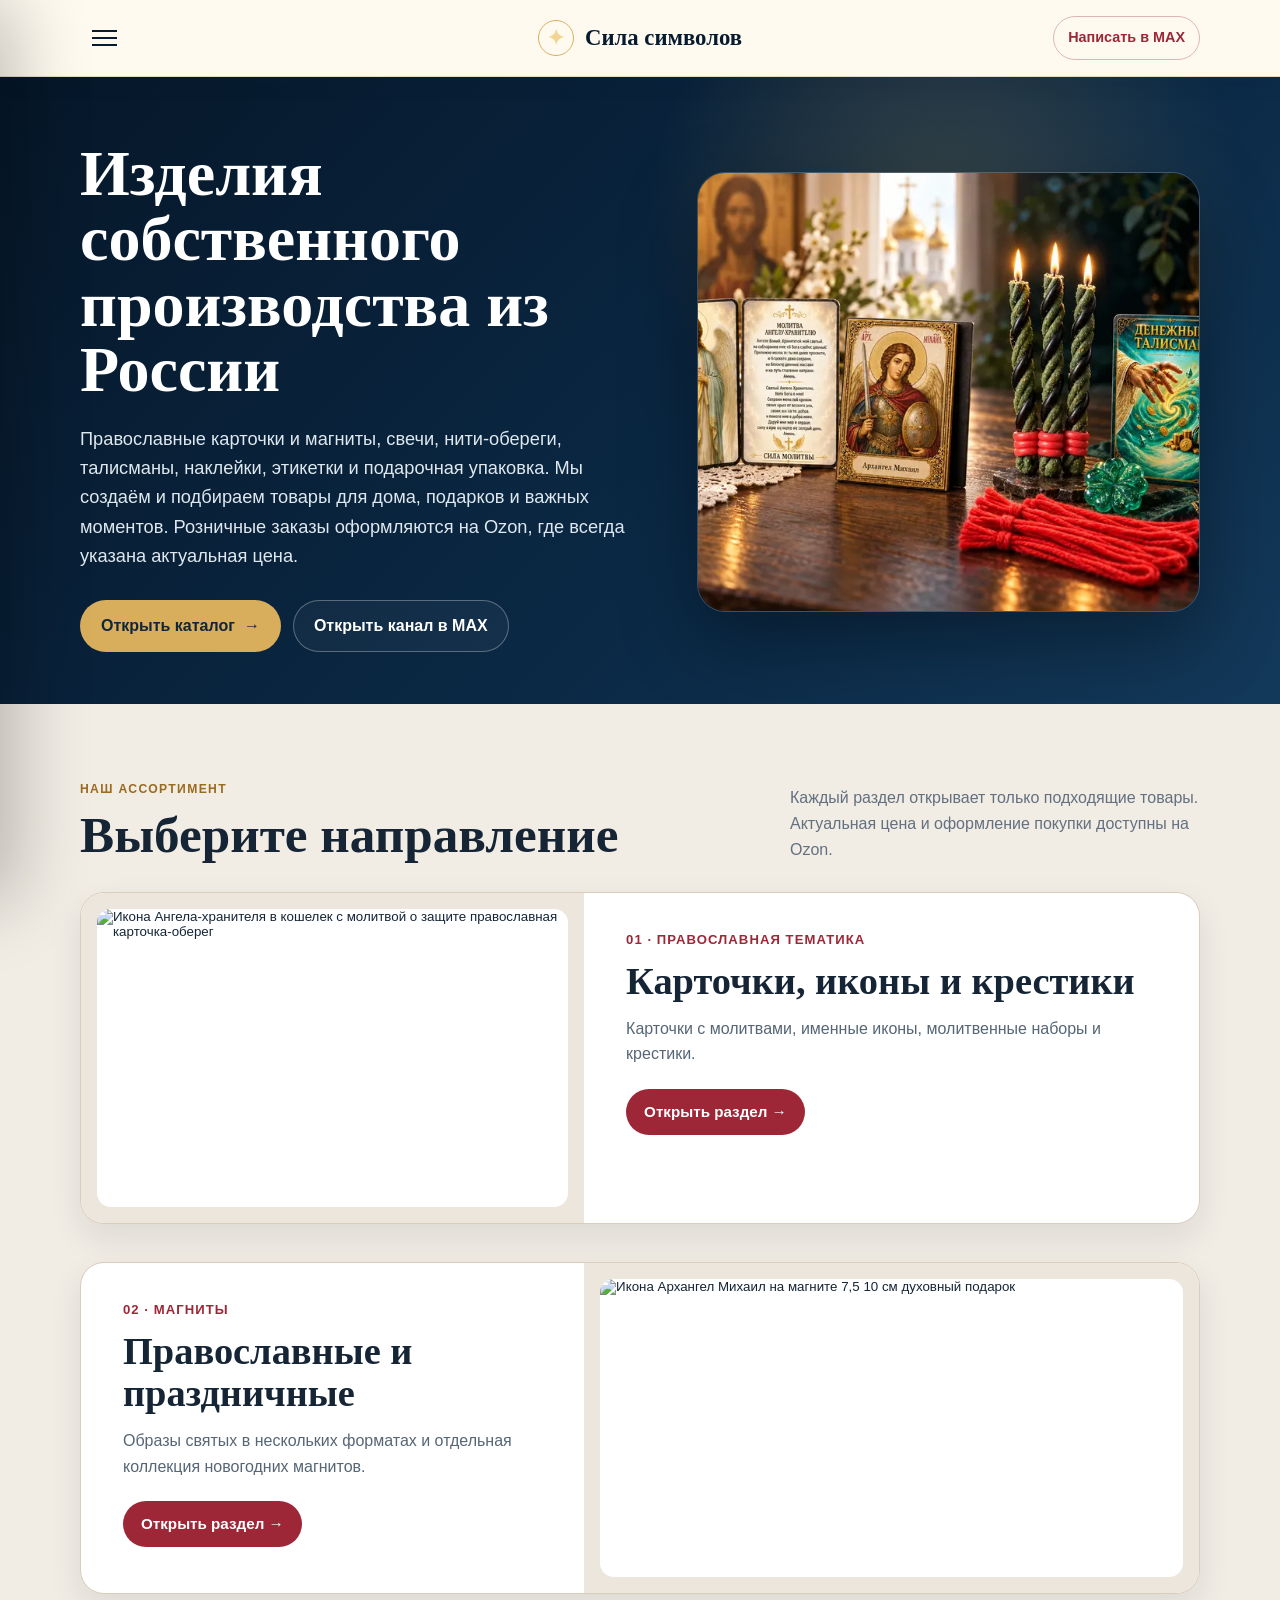
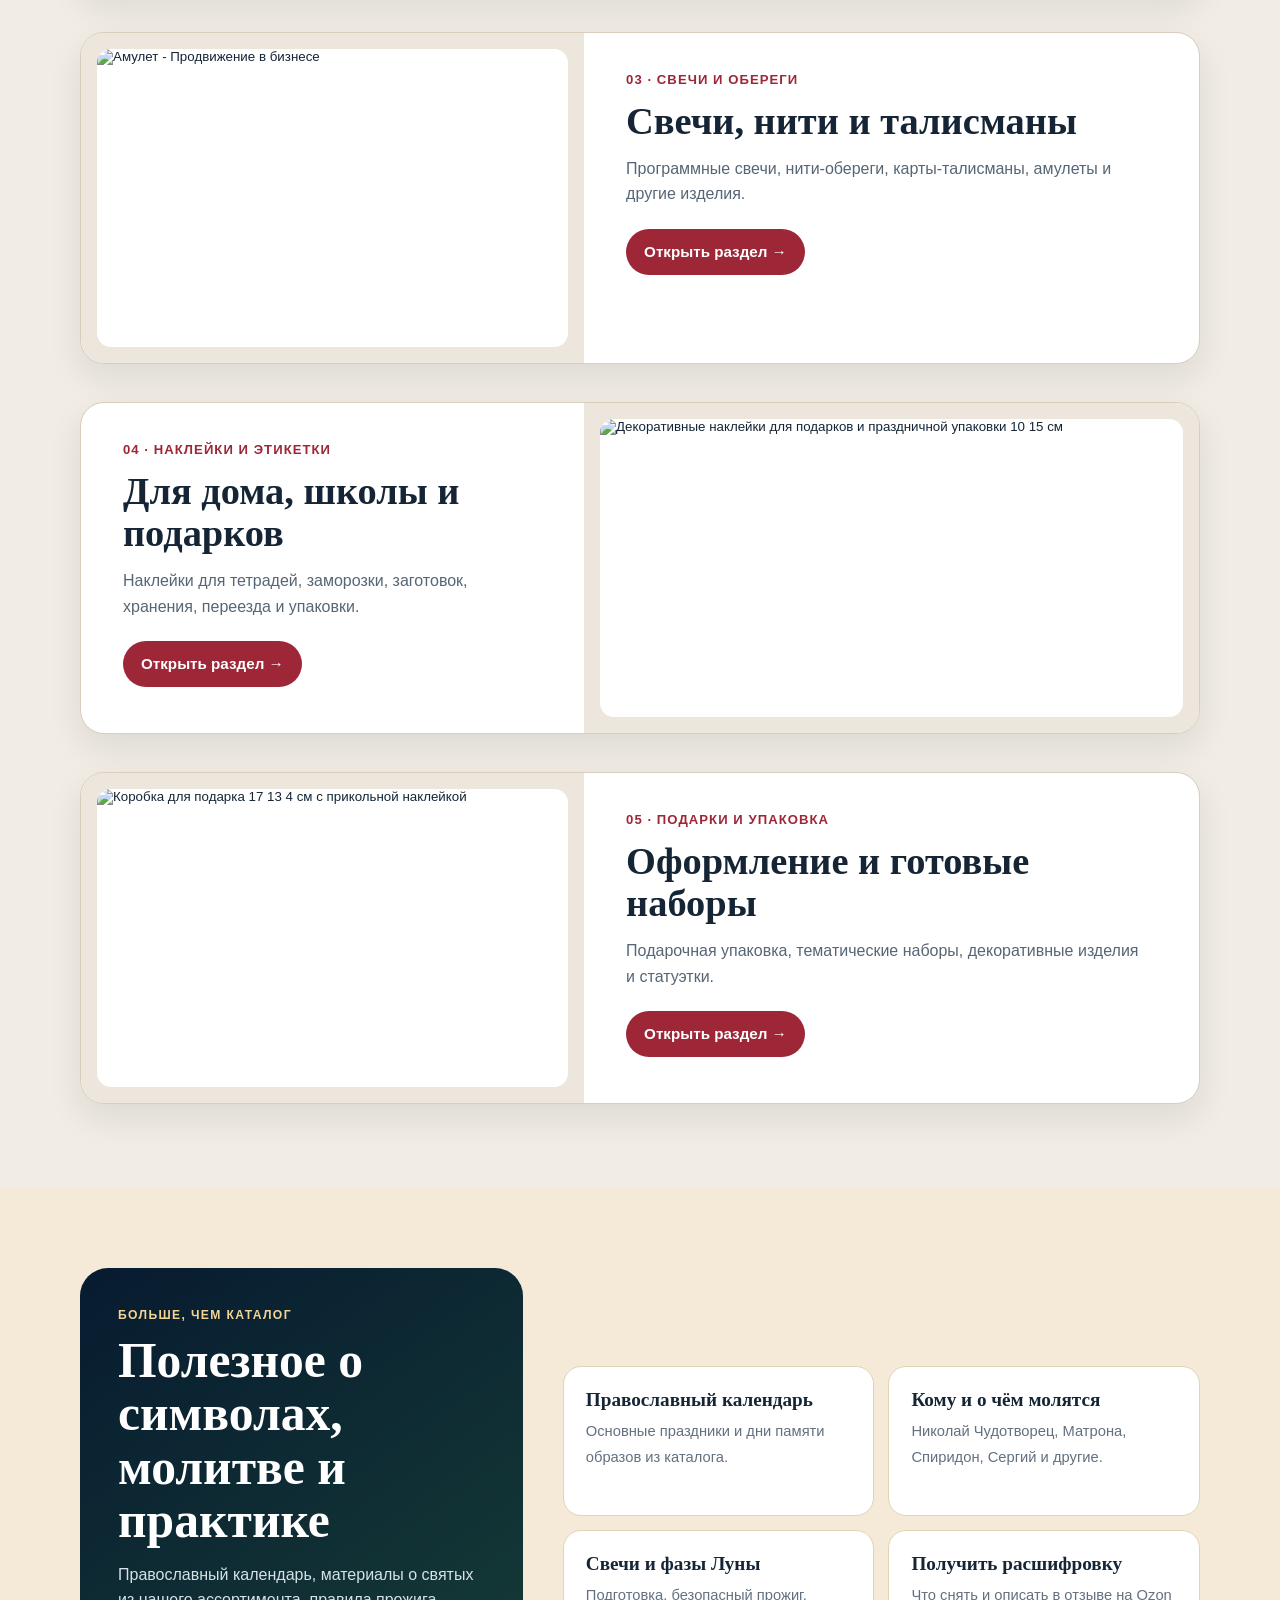
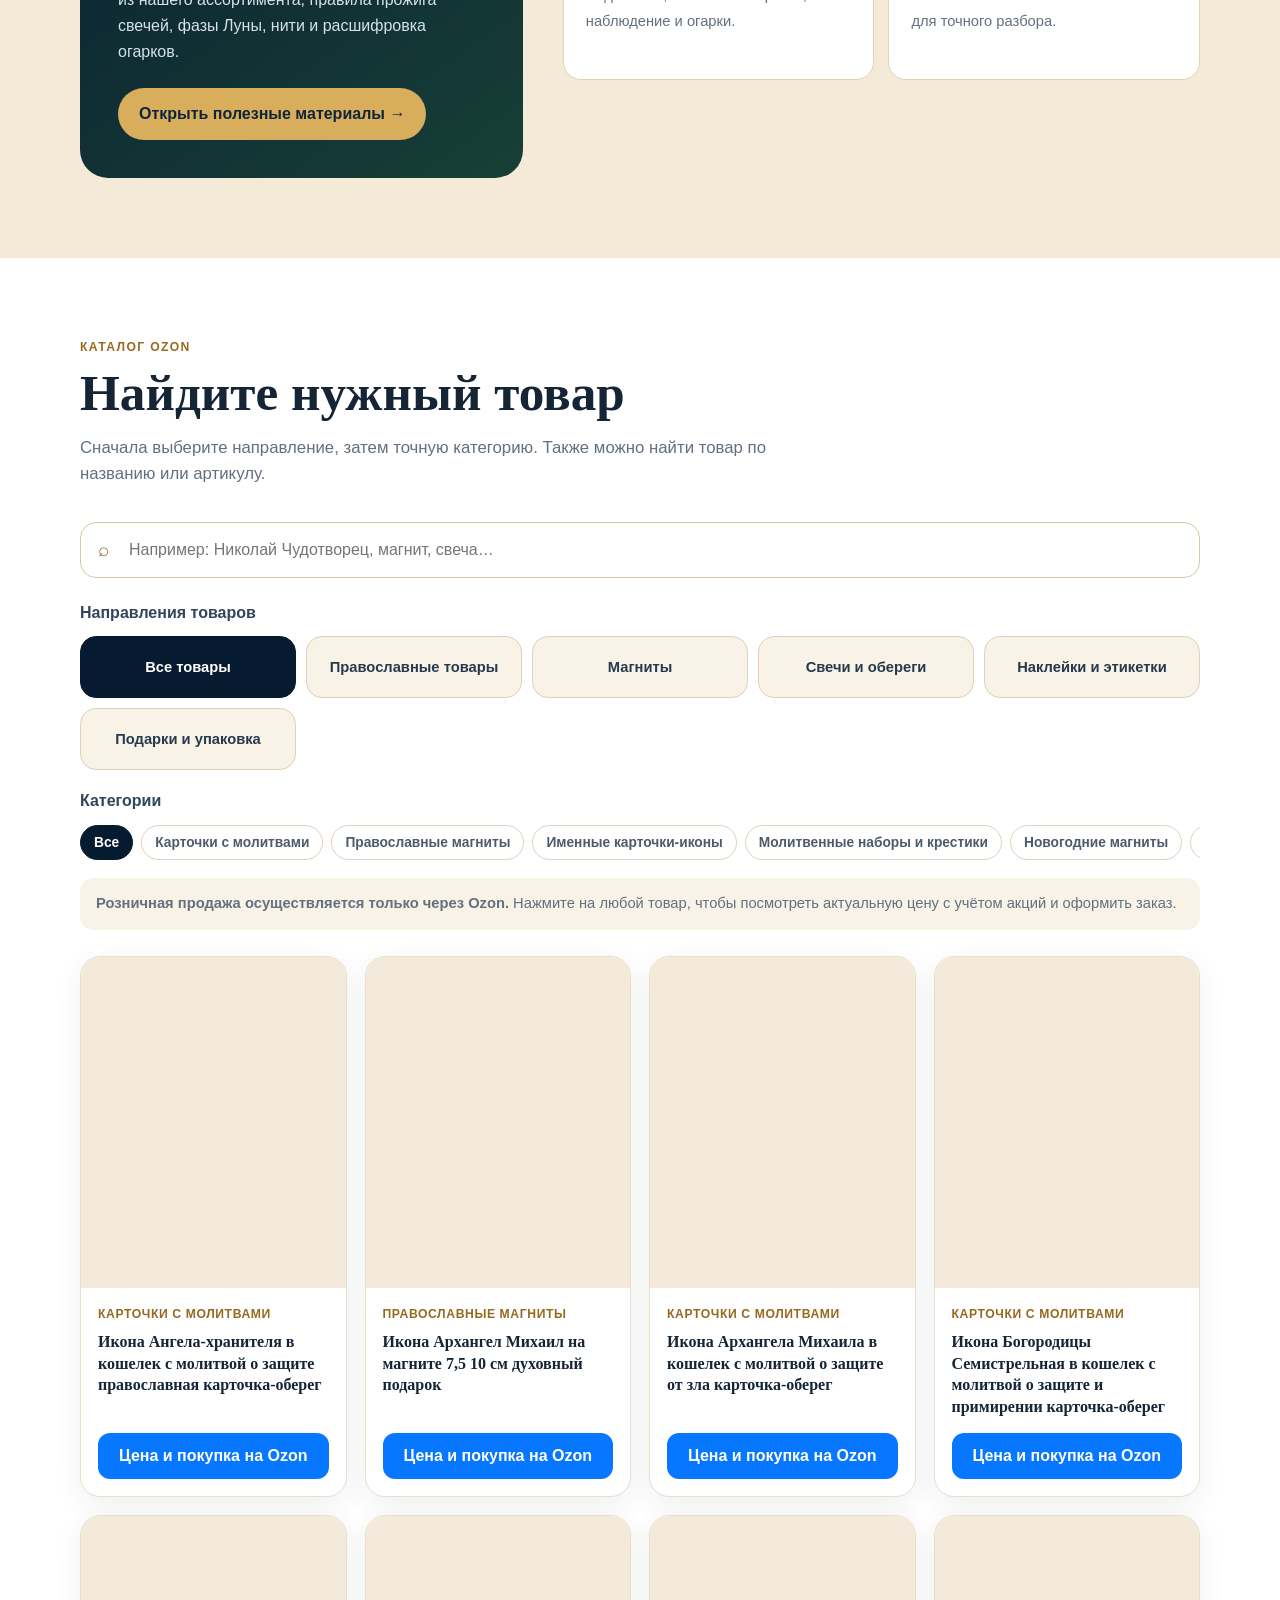
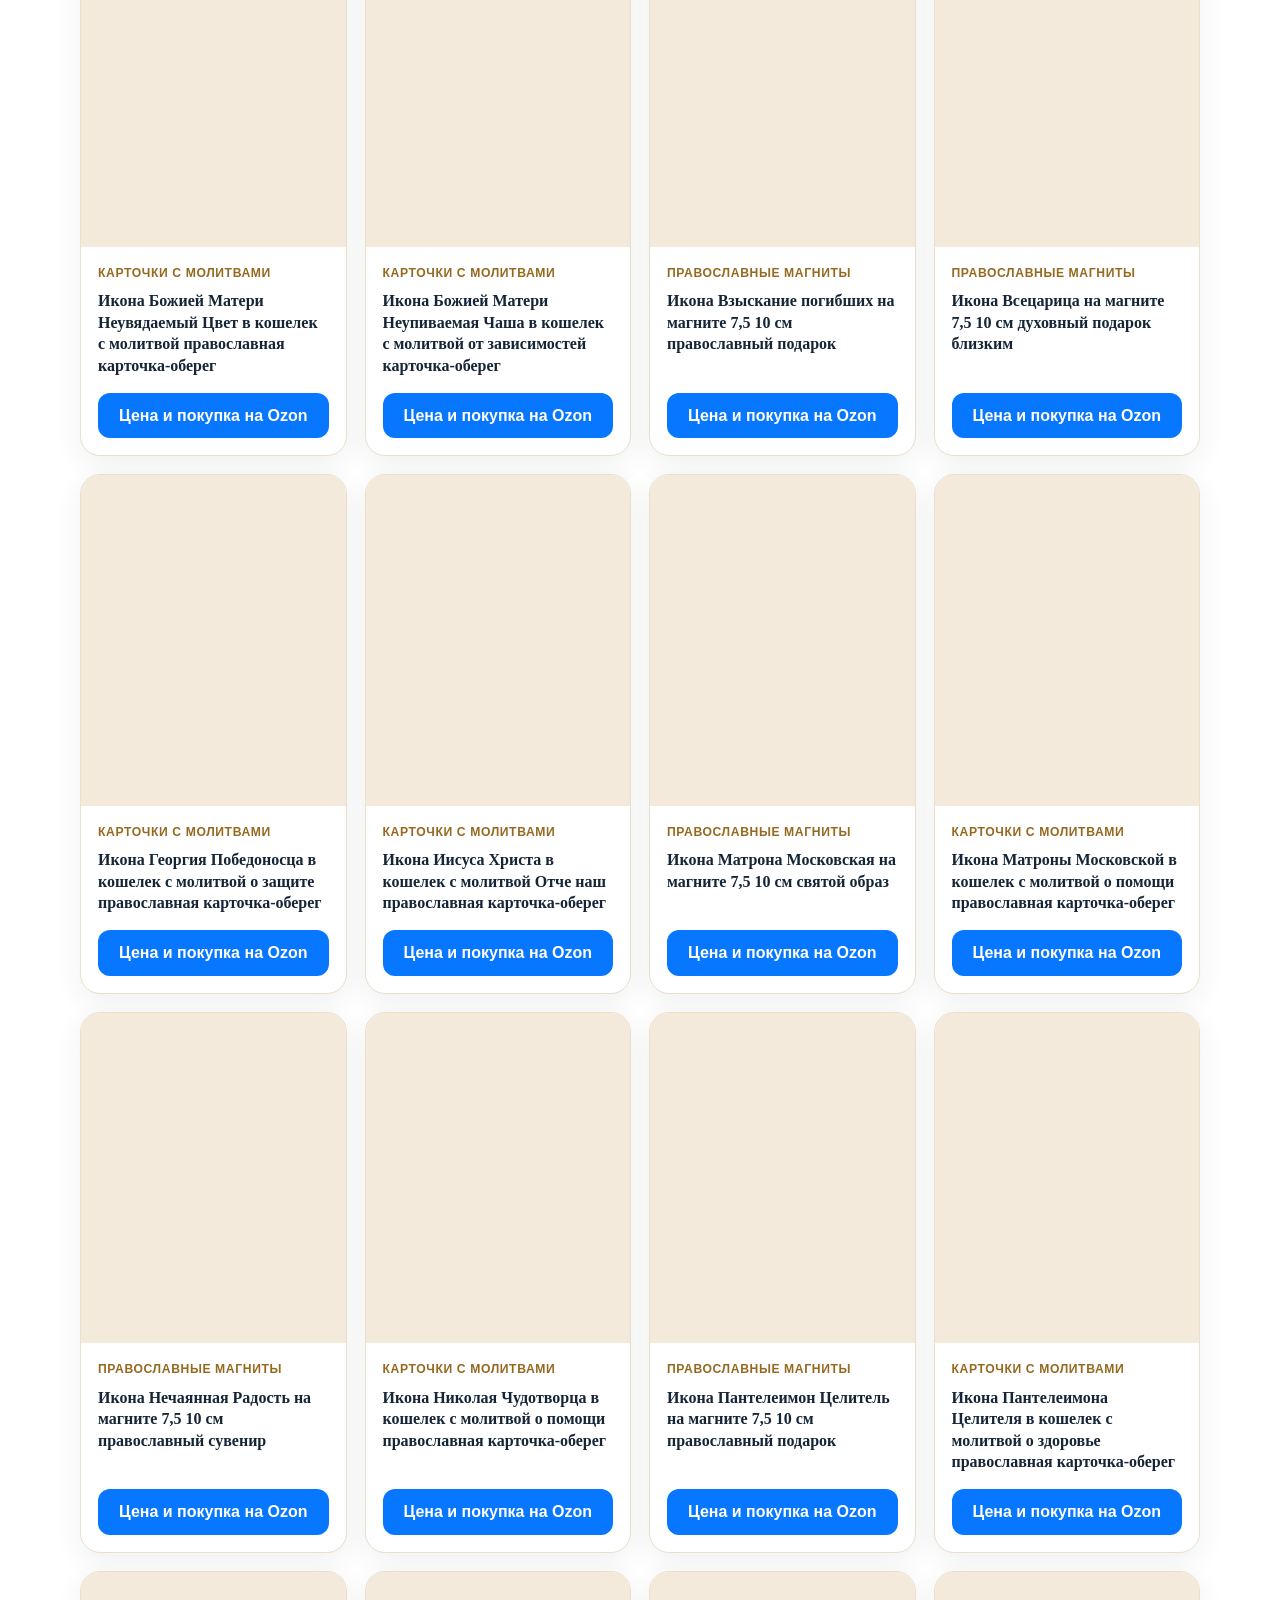
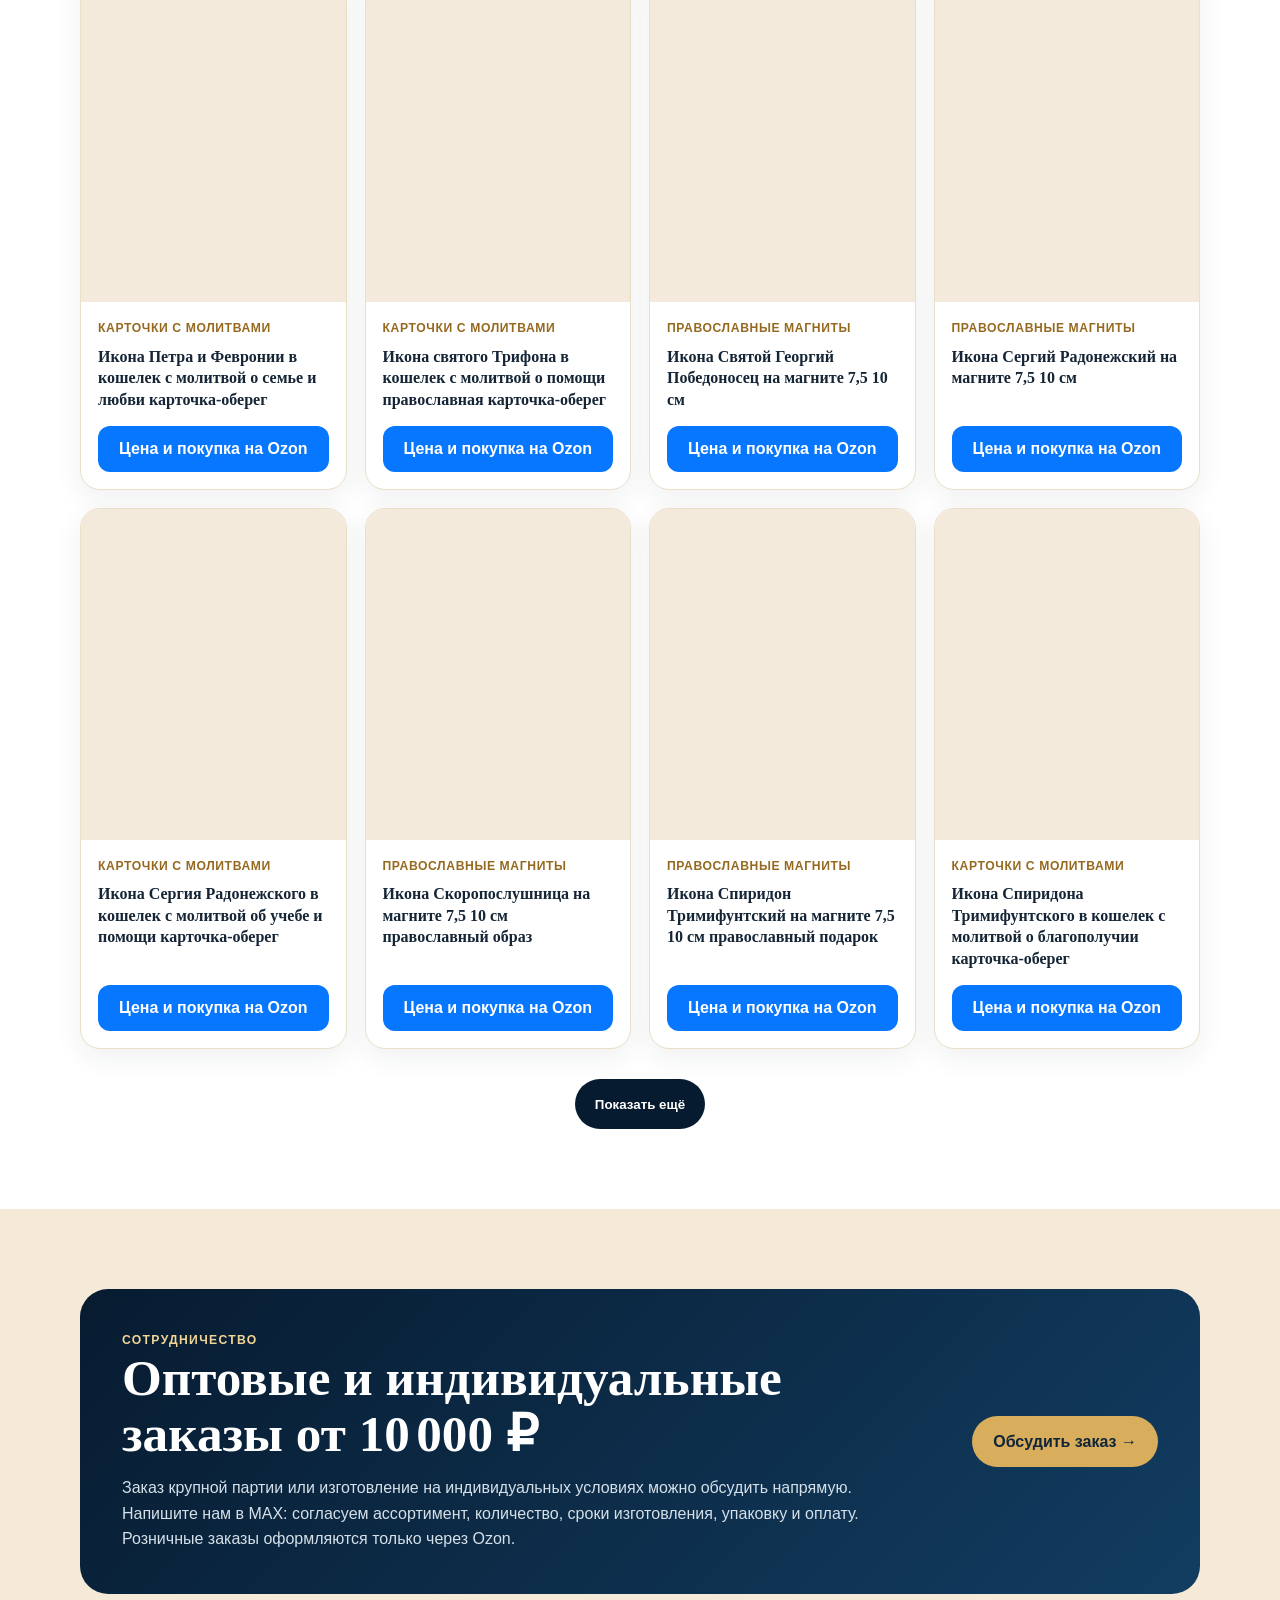
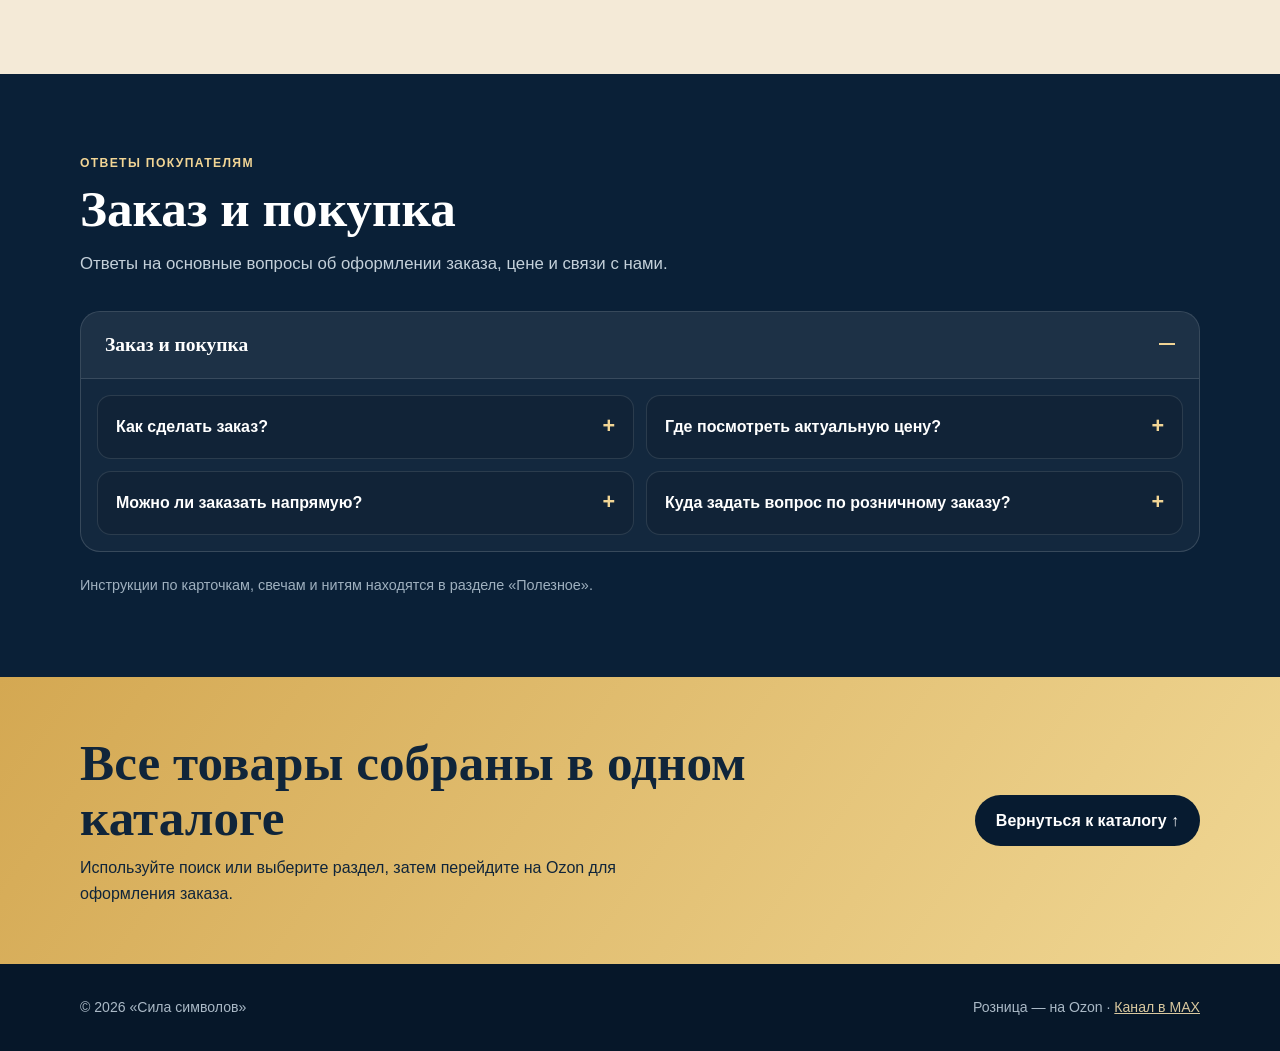
==== commit c992aecd: "Refine category cards after visual audit" ====
--- a/index.html
+++ b/index.html
@@ -28,6 +28,11 @@
     .directions{padding:92px 0;background:#fff}.directions-intro{display:flex;justify-content:space-between;align-items:end;gap:35px;margin-bottom:36px}.directions-intro h2{font:700 clamp(2.25rem,5vw,4rem)/1.02 Georgia,serif;margin:8px 0 0}.directions-intro p{max-width:410px;margin:0;color:var(--muted)}.direction-list{display:grid;gap:22px}.direction-card{min-height:390px;display:grid;grid-template-columns:1.02fr .98fr;border:1px solid #e5d8c4;background:#f7efe2;overflow:hidden;text-align:left;color:var(--ink);padding:0;cursor:pointer;box-shadow:0 12px 34px rgba(21,37,54,.08)}.direction-card:nth-child(even){grid-template-columns:.98fr 1.02fr;background:#0b243d;color:#fff}.direction-card:nth-child(even) .direction-image{order:2}.direction-card:nth-child(even) .direction-copy{order:1}.direction-image{min-height:390px;background:linear-gradient(145deg,#d9c8ae,#f6ead7);overflow:hidden}.direction-image img{width:100%;height:100%;min-height:390px;object-fit:cover;display:block;transition:transform .5s}.direction-card:hover .direction-image img{transform:scale(1.035)}.direction-copy{padding:52px;display:flex;flex-direction:column;justify-content:center}.direction-number{color:var(--red);font-weight:900;letter-spacing:.12em}.direction-card:nth-child(even) .direction-number{color:#f0b9bf}.direction-copy h3{font:700 clamp(2rem,4vw,3.35rem)/1.02 Georgia,serif;margin:10px 0 16px}.direction-copy p{margin:0 0 24px;color:#596979;font-size:1.02rem}.direction-card:nth-child(even) .direction-copy p{color:#c5d1db}.direction-link{display:inline-flex;align-items:center;gap:10px;color:var(--red);font-weight:900}.direction-card:nth-child(even) .direction-link{color:var(--gold2)}
     @media(max-width:820px){html{scroll-padding-top:76px}.topbar .shell{width:min(100% - 22px,1120px);height:68px;min-height:68px}.brand{display:flex;font-size:1.1rem}.brand-mark{width:30px;height:30px;font-size:1rem}.header-contact{font-size:0;width:44px;height:44px;padding:0;display:grid;place-items:center;border-color:#d8c5a8}.header-contact:before{content:"MAX";font-size:.7rem}.hero{padding-top:46px}.directions{padding:66px 0}.directions-intro{display:block}.directions-intro p{margin-top:16px}.direction-card,.direction-card:nth-child(even){grid-template-columns:1fr;min-height:0}.direction-card:nth-child(even) .direction-image{order:1}.direction-card:nth-child(even) .direction-copy{order:2}.direction-image,.direction-image img{min-height:280px;height:280px}.direction-copy{padding:32px}.quick{display:none}}
     @media(max-width:480px){.topbar .shell{width:calc(100% - 14px)}.menu-toggle{width:42px;height:42px}.brand{gap:7px;font-size:1rem}.brand-mark{width:28px;height:28px}.direction-list{gap:14px}.direction-image,.direction-image img{min-height:220px;height:220px}.direction-copy{padding:25px 22px}.direction-copy h3{font-size:2rem}.directions-intro h2{font-size:2.4rem}.drawer-nav{padding-left:22px;padding-right:22px}}
+
+    /* Дизайн-аудит: единый ритм, типографика и изображения без обрезки */
+    .directions{padding:76px 0 84px;background:#f1ece4}.directions-intro{margin-bottom:30px}.directions-intro h2{font-size:clamp(2.15rem,4vw,3.35rem);line-height:1.08}.direction-list{gap:38px}.direction-card,.direction-card:nth-child(even){min-height:0;grid-template-columns:minmax(280px,.9fr) minmax(0,1.1fr);background:#fff;color:var(--ink);border:1px solid #d9cdbb;border-radius:24px;box-shadow:0 14px 34px rgba(21,37,54,.09)}.direction-card:nth-child(even) .direction-image{order:2}.direction-card:nth-child(even) .direction-copy{order:1}.direction-image{height:330px;min-height:0;padding:16px;background:#ece6dc;display:grid;place-items:center}.direction-image img{width:100%;height:100%;min-height:0;object-fit:contain;border-radius:14px;background:#fff;transition:transform .35s}.direction-card:hover .direction-image img{transform:scale(1.015)}.direction-copy{padding:38px 42px;align-items:flex-start}.direction-number,.direction-card:nth-child(even) .direction-number{font:800 .82rem/1.4 Inter,Segoe UI,Arial,sans-serif;letter-spacing:.08em;text-transform:uppercase;color:var(--red)}.direction-copy h3{font:700 clamp(1.9rem,3vw,2.65rem)/1.1 Georgia,serif;margin:10px 0 14px}.direction-copy p,.direction-card:nth-child(even) .direction-copy p{font:400 1rem/1.6 Inter,Segoe UI,Arial,sans-serif;color:#566675;margin:0 0 22px;max-width:520px}.direction-link,.direction-card:nth-child(even) .direction-link{min-height:46px;padding:10px 18px;border-radius:999px;background:var(--red);color:#fff;font:800 .95rem/1.2 Inter,Segoe UI,Arial,sans-serif;letter-spacing:0}.direction-card:hover .direction-link{background:#7f1e2d}.direction-card:focus-visible{outline:3px solid var(--gold);outline-offset:4px}
+    @media(max-width:820px){.directions{padding:58px 0 68px}.directions-intro{margin-bottom:24px}.directions-intro h2{font-size:2.2rem}.direction-list{gap:30px}.direction-card,.direction-card:nth-child(even){grid-template-columns:1fr;border-radius:20px}.direction-card:nth-child(even) .direction-image{order:1}.direction-card:nth-child(even) .direction-copy{order:2}.direction-image,.direction-image img{height:230px;min-height:0}.direction-image{padding:12px}.direction-copy{padding:26px 26px 28px}.direction-copy h3{font-size:1.85rem;line-height:1.12;margin:8px 0 12px}.direction-copy p,.direction-card:nth-child(even) .direction-copy p{font-size:1rem;line-height:1.55;margin-bottom:20px}.direction-link,.direction-card:nth-child(even) .direction-link{width:100%;justify-content:center}.knowledge-links{grid-template-columns:1fr}}
+    @media(max-width:480px){.directions{padding:48px 0 58px}.directions-intro h2{font-size:2rem}.direction-list{gap:26px}.direction-image,.direction-image img{height:185px}.direction-copy{padding:23px 20px 24px}.direction-number,.direction-card:nth-child(even) .direction-number{font-size:.8rem}.direction-copy h3{font-size:1.7rem}.direction-copy p,.direction-card:nth-child(even) .direction-copy p{font-size:1rem}.direction-link,.direction-card:nth-child(even) .direction-link{font-size:1rem}}
   </style>
 </head>
 <body>
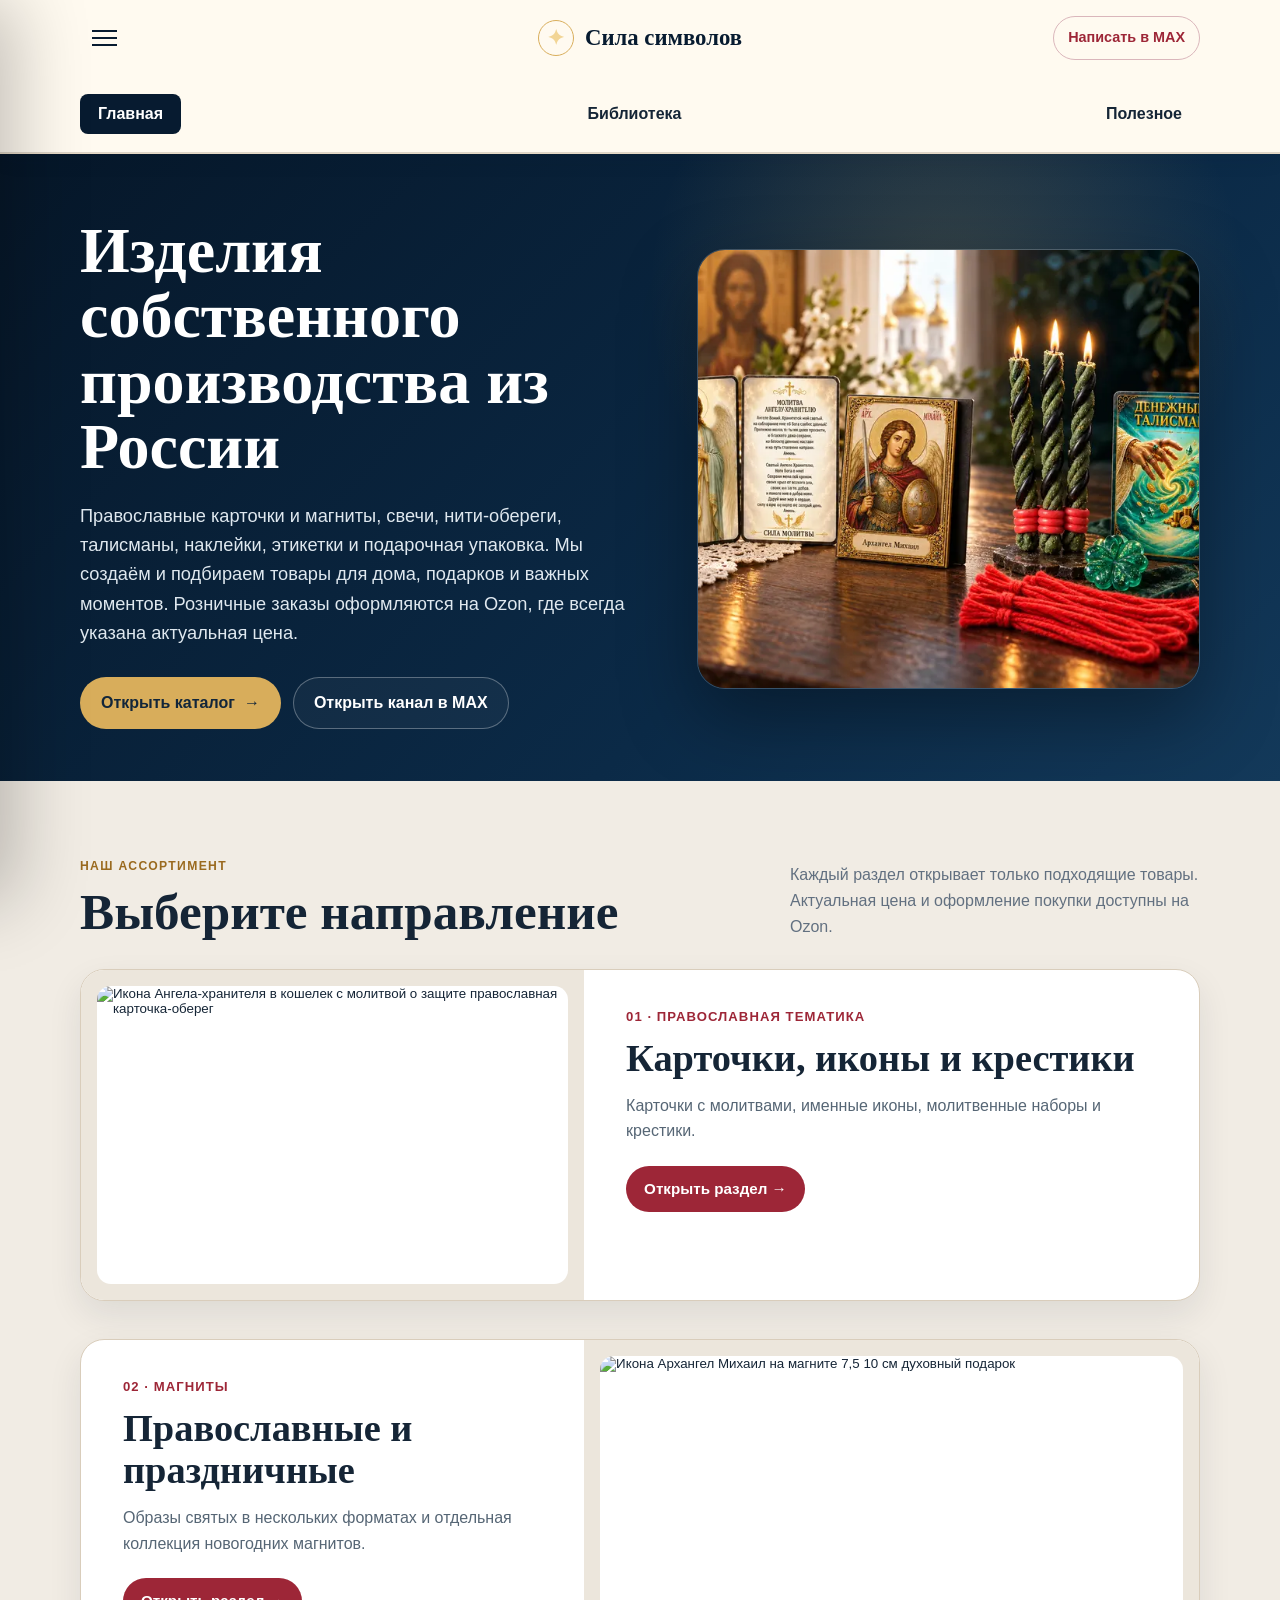
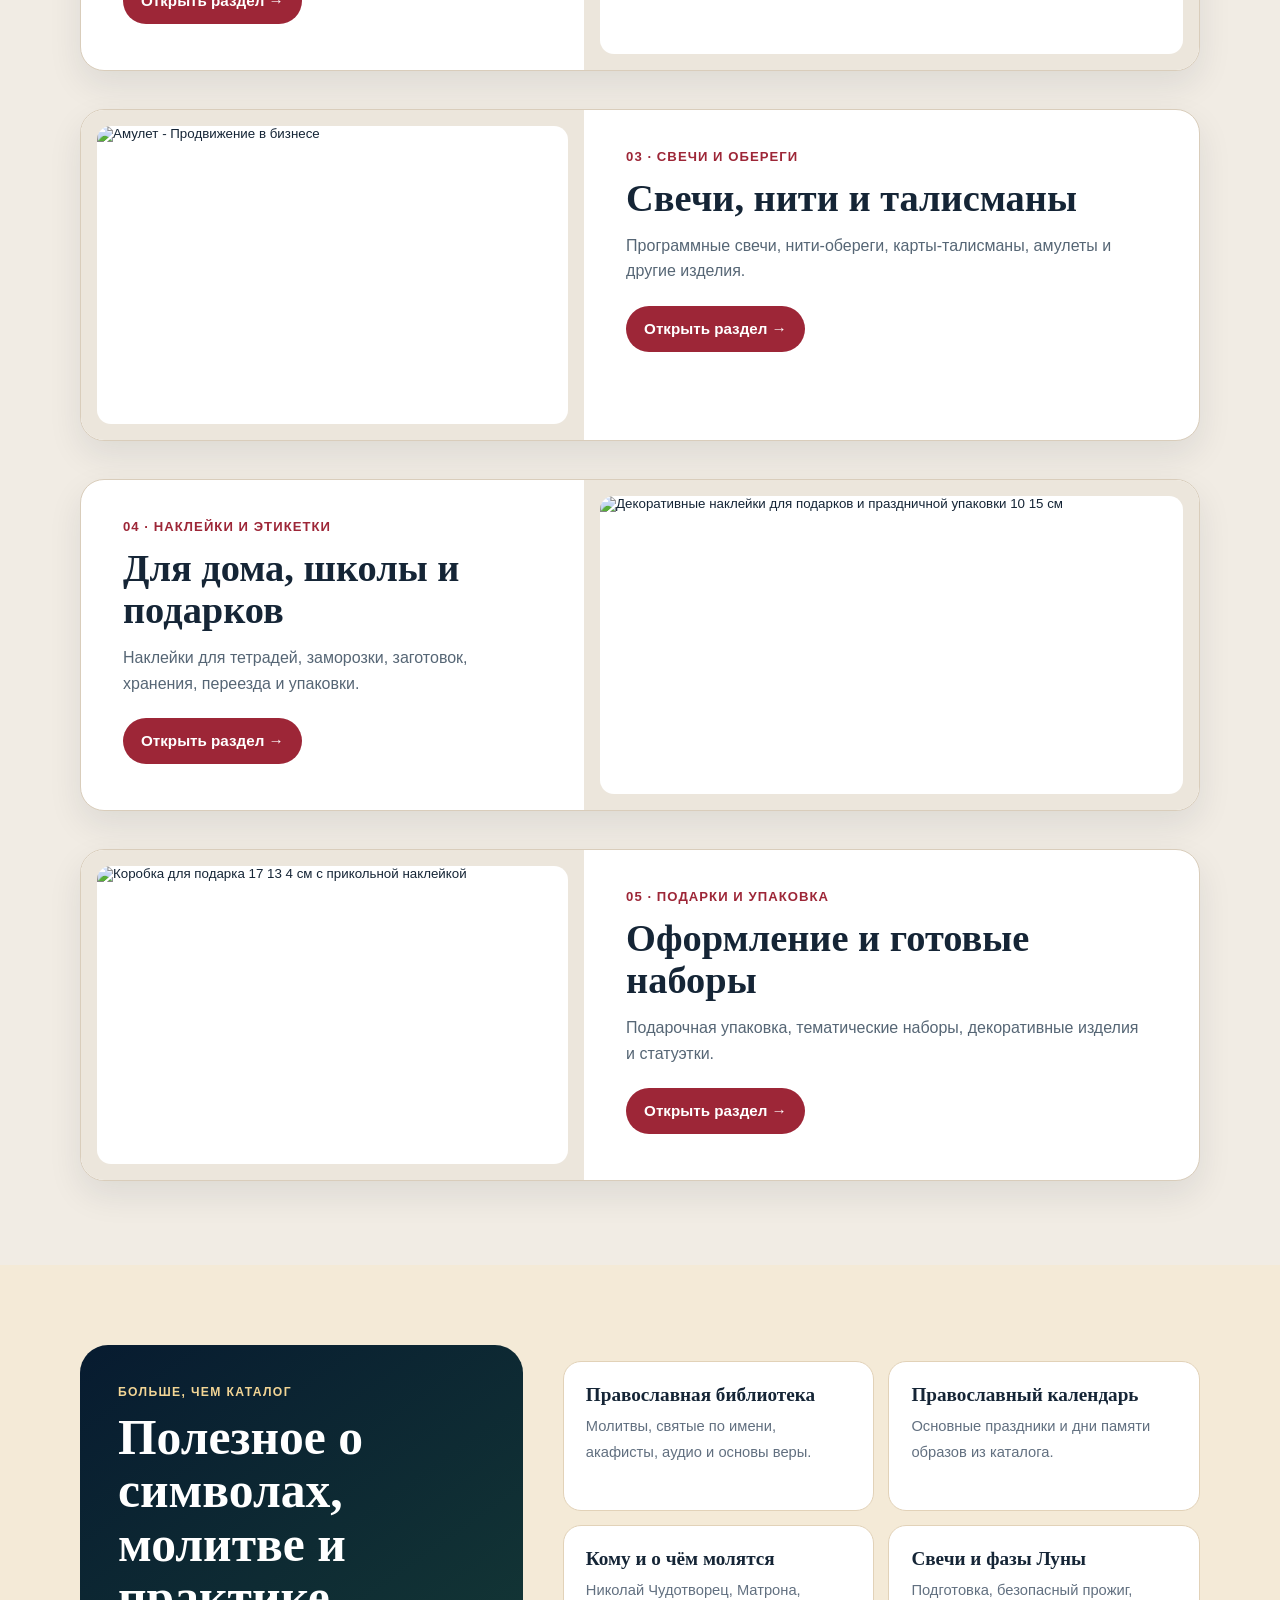
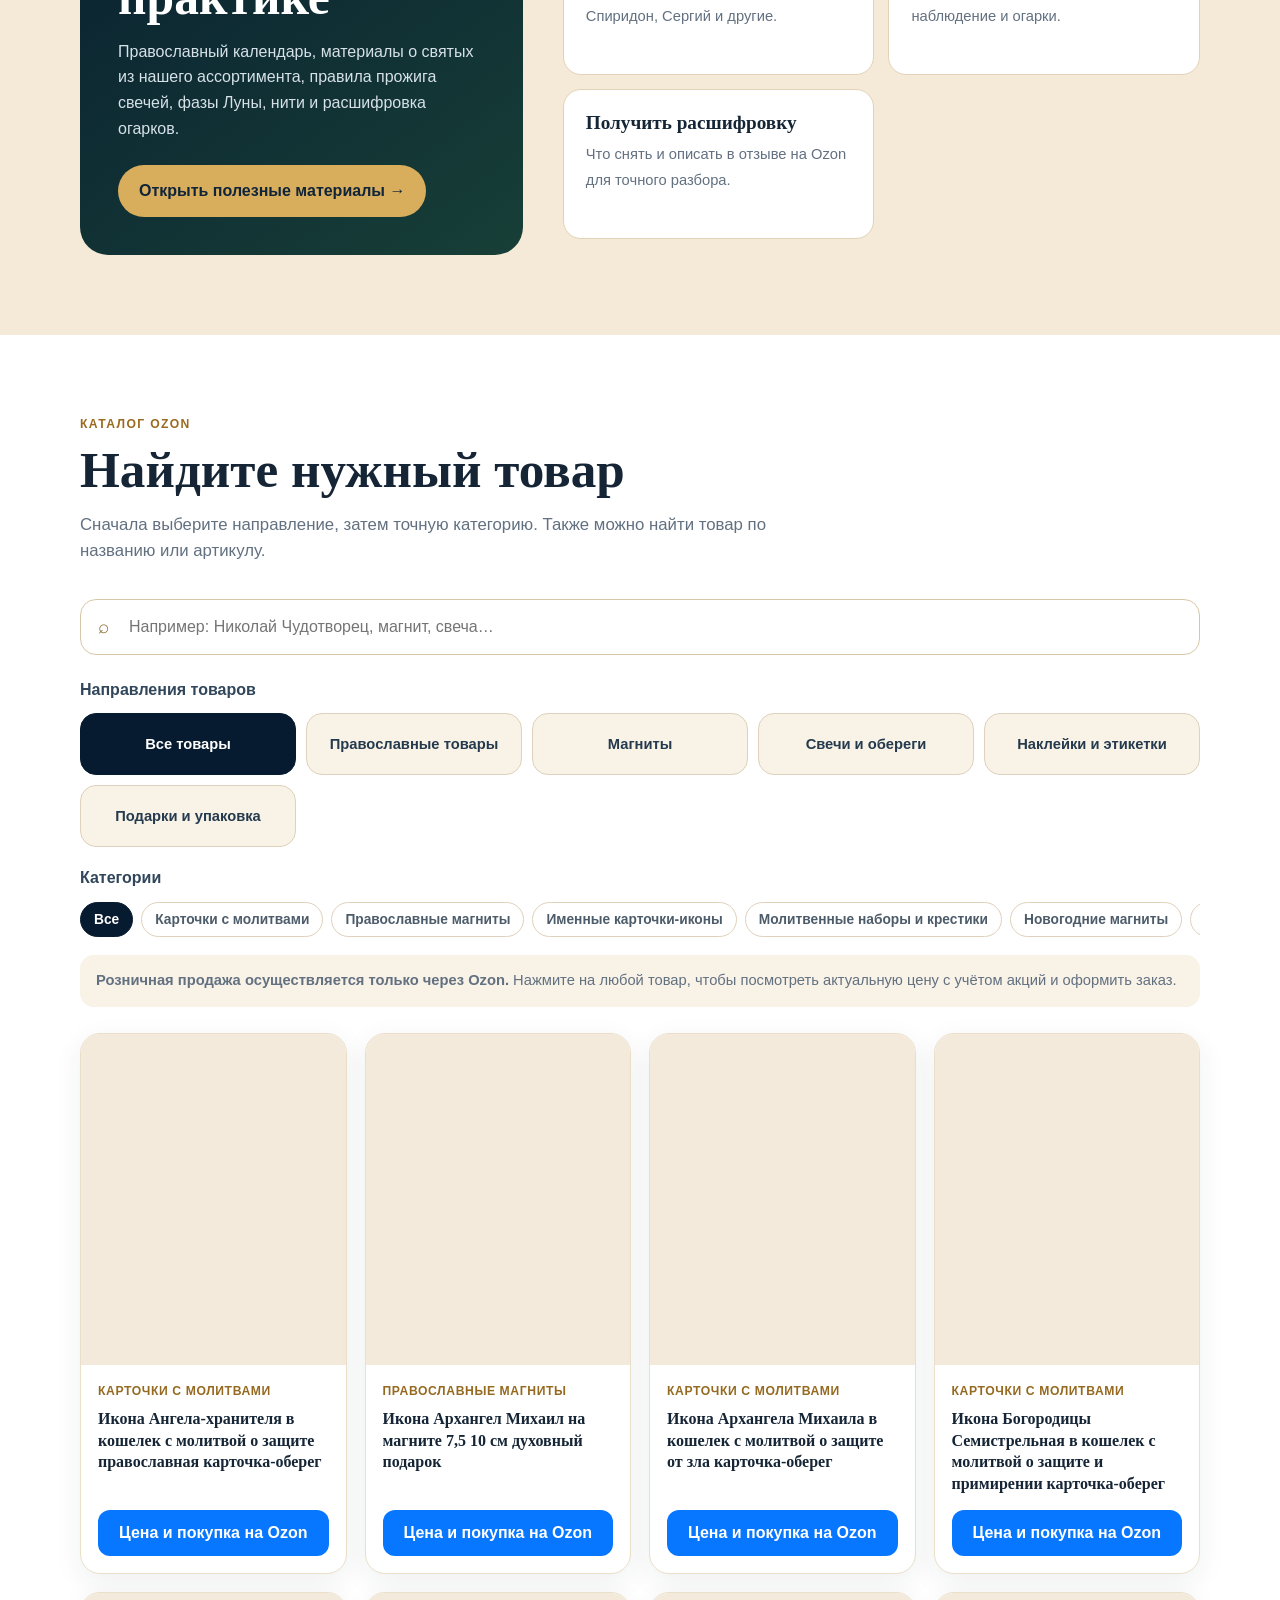
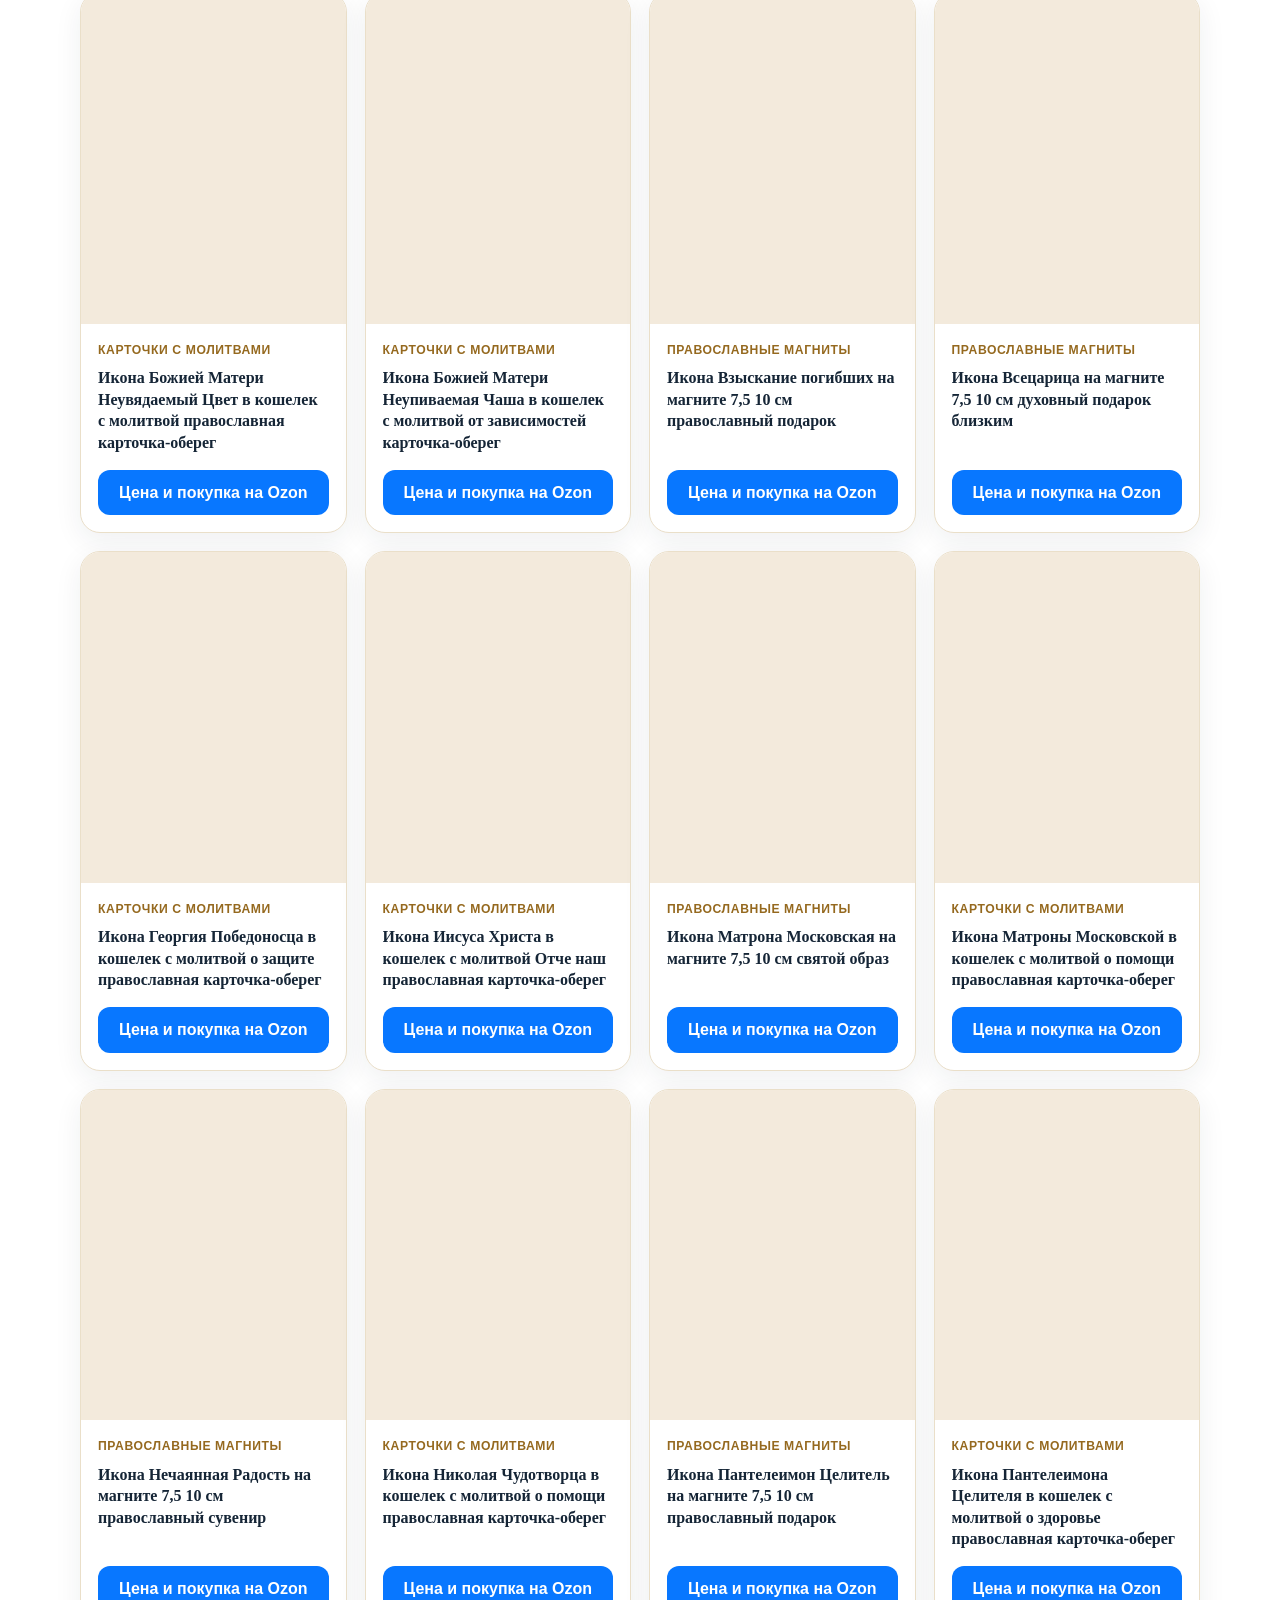
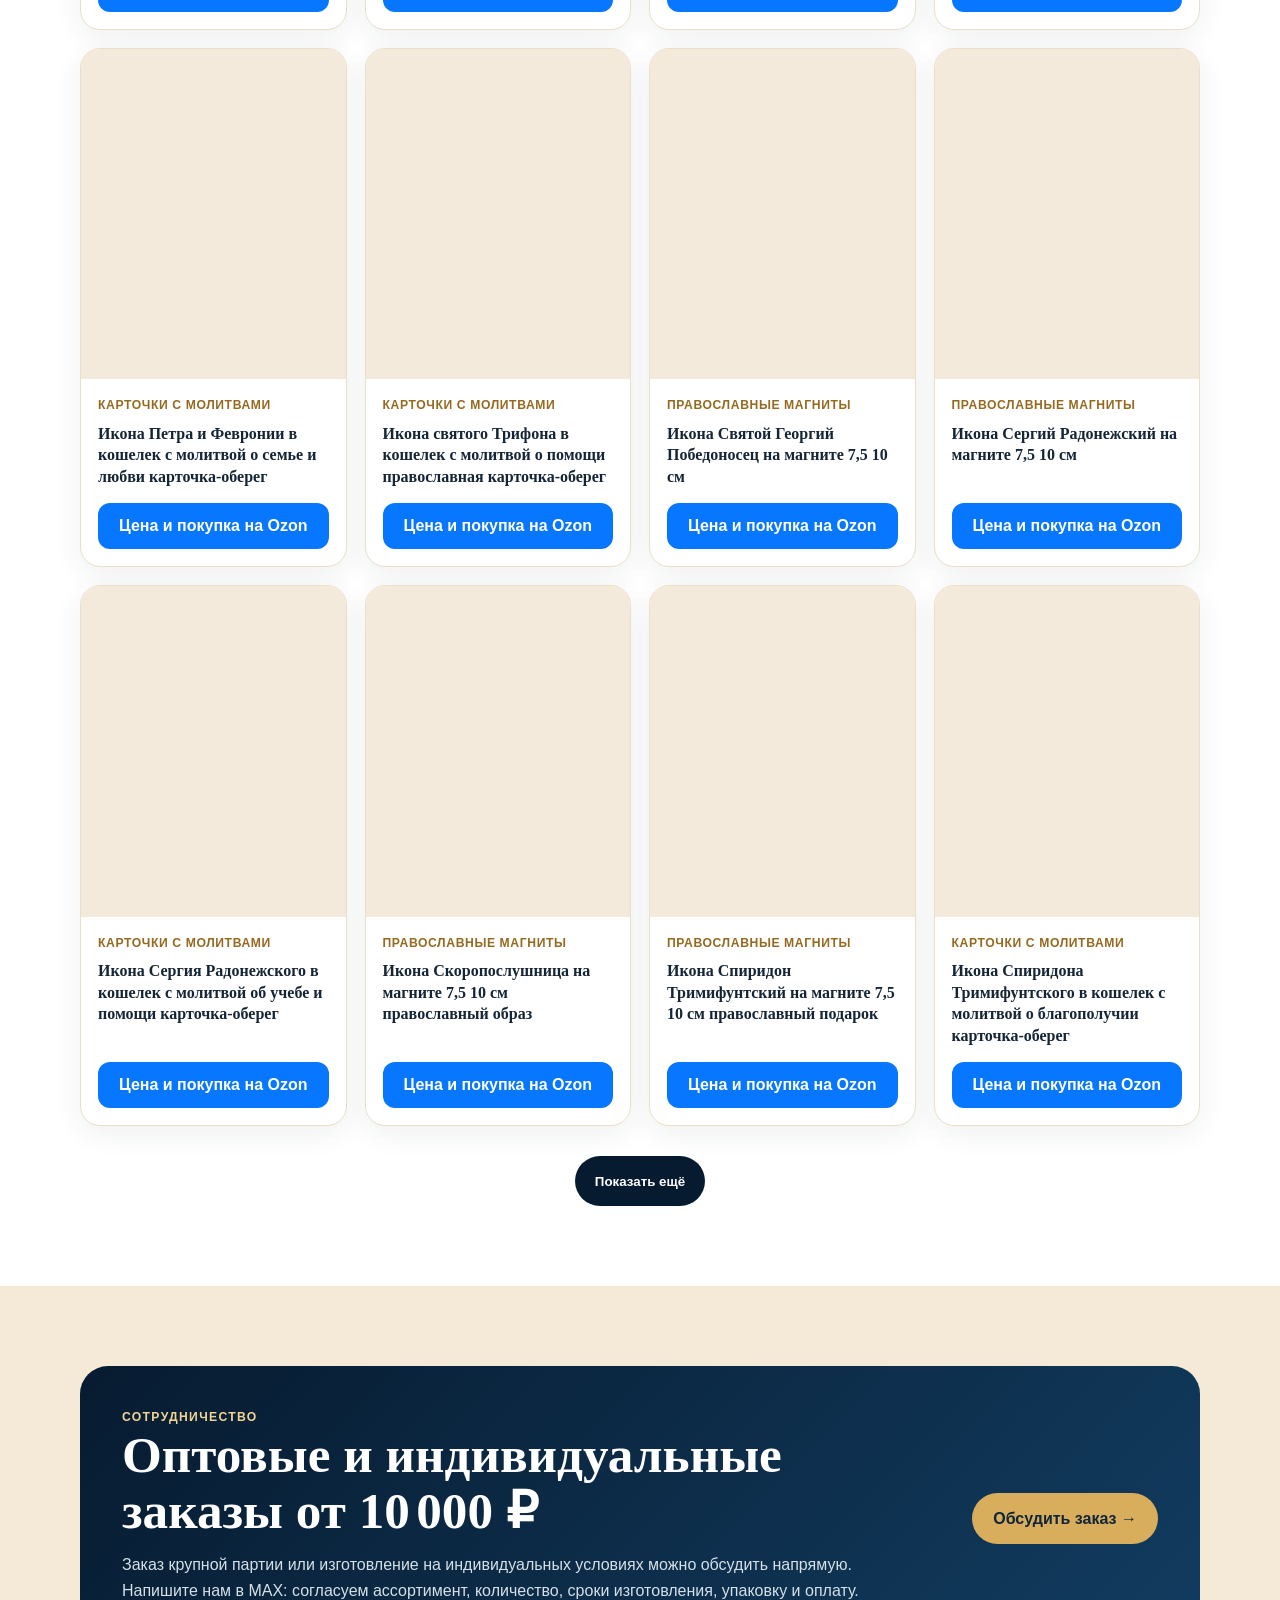
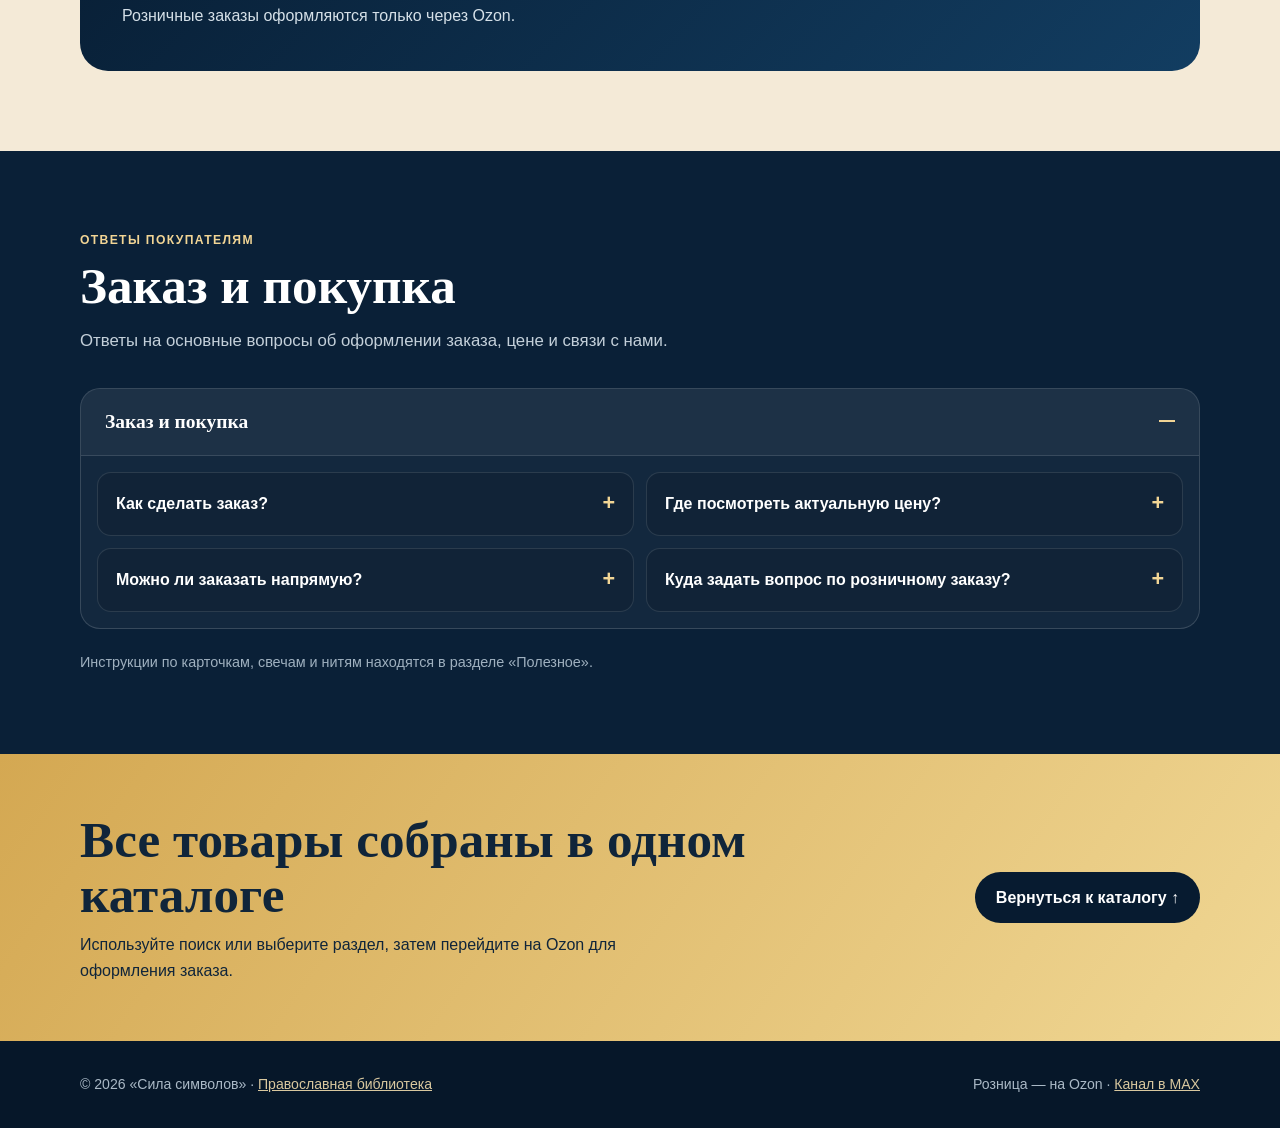
==== commit 2bb3132a: "Add library navigation and return links" ====
--- a/index.html
+++ b/index.html
@@ -33,14 +33,14 @@
     .directions{padding:76px 0 84px;background:#f1ece4}.directions-intro{margin-bottom:30px}.directions-intro h2{font-size:clamp(2.15rem,4vw,3.35rem);line-height:1.08}.direction-list{gap:38px}.direction-card,.direction-card:nth-child(even){min-height:0;grid-template-columns:minmax(280px,.9fr) minmax(0,1.1fr);background:#fff;color:var(--ink);border:1px solid #d9cdbb;border-radius:24px;box-shadow:0 14px 34px rgba(21,37,54,.09)}.direction-card:nth-child(even) .direction-image{order:2}.direction-card:nth-child(even) .direction-copy{order:1}.direction-image{height:330px;min-height:0;padding:16px;background:#ece6dc;display:grid;place-items:center}.direction-image img{width:100%;height:100%;min-height:0;object-fit:contain;border-radius:14px;background:#fff;transition:transform .35s}.direction-card:hover .direction-image img{transform:scale(1.015)}.direction-copy{padding:38px 42px;align-items:flex-start}.direction-number,.direction-card:nth-child(even) .direction-number{font:800 .82rem/1.4 Inter,Segoe UI,Arial,sans-serif;letter-spacing:.08em;text-transform:uppercase;color:var(--red)}.direction-copy h3{font:700 clamp(1.9rem,3vw,2.65rem)/1.1 Georgia,serif;margin:10px 0 14px}.direction-copy p,.direction-card:nth-child(even) .direction-copy p{font:400 1rem/1.6 Inter,Segoe UI,Arial,sans-serif;color:#566675;margin:0 0 22px;max-width:520px}.direction-link,.direction-card:nth-child(even) .direction-link{min-height:46px;padding:10px 18px;border-radius:999px;background:var(--red);color:#fff;font:800 .95rem/1.2 Inter,Segoe UI,Arial,sans-serif;letter-spacing:0}.direction-card:hover .direction-link{background:#7f1e2d}.direction-card:focus-visible{outline:3px solid var(--gold);outline-offset:4px}
     @media(max-width:820px){.directions{padding:58px 0 68px}.directions-intro{margin-bottom:24px}.directions-intro h2{font-size:2.2rem}.direction-list{gap:30px}.direction-card,.direction-card:nth-child(even){grid-template-columns:1fr;border-radius:20px}.direction-card:nth-child(even) .direction-image{order:1}.direction-card:nth-child(even) .direction-copy{order:2}.direction-image,.direction-image img{height:230px;min-height:0}.direction-image{padding:12px}.direction-copy{padding:26px 26px 28px}.direction-copy h3{font-size:1.85rem;line-height:1.12;margin:8px 0 12px}.direction-copy p,.direction-card:nth-child(even) .direction-copy p{font-size:1rem;line-height:1.55;margin-bottom:20px}.direction-link,.direction-card:nth-child(even) .direction-link{width:100%;justify-content:center}.knowledge-links{grid-template-columns:1fr}}
     @media(max-width:480px){.directions{padding:48px 0 58px}.directions-intro h2{font-size:2rem}.direction-list{gap:26px}.direction-image,.direction-image img{height:185px}.direction-copy{padding:23px 20px 24px}.direction-number,.direction-card:nth-child(even) .direction-number{font-size:.8rem}.direction-copy h3{font-size:1.7rem}.direction-copy p,.direction-card:nth-child(even) .direction-copy p{font-size:1rem}.direction-link,.direction-card:nth-child(even) .direction-link{font-size:1rem}}
-  </style>
+  .section-tabs-wrap{background:#fffaf0;border-bottom:1px solid #ded6c8}.section-tabs{display:flex!important;justify-content:center;gap:8px;padding-top:8px;padding-bottom:8px}.section-tabs a{display:block;padding:9px 18px;color:#152536!important;text-decoration:none;font:700 16px/1.4 Arial,sans-serif;border-radius:8px}.section-tabs a:hover{background:#f2e4c9}.section-tabs a[aria-current="page"]{background:#071b30;color:white!important}.section-tabs a:focus-visible{outline:3px solid #bb872c;outline-offset:2px}@media(max-width:480px){.section-tabs{gap:4px}.section-tabs a{padding:9px 12px;font-size:14px}}</style>
 </head>
 <body>
-  <header class="topbar"><div class="shell"><button class="menu-toggle" id="menu-toggle" type="button" aria-label="Открыть меню" aria-controls="menu-drawer" aria-expanded="false"><span class="menu-lines"></span></button><a class="brand" href="#top"><span class="brand-mark">✦</span>Сила символов</a><a class="header-contact" href="https://max.ru/se14344994_biz" target="_blank" rel="noopener">Написать в MAX</a></div></header>
+  <header class="topbar"><div class="shell"><button class="menu-toggle" id="menu-toggle" type="button" aria-label="Открыть меню" aria-controls="menu-drawer" aria-expanded="false"><span class="menu-lines"></span></button><a class="brand" href="#top"><span class="brand-mark">✦</span>Сила символов</a><a class="header-contact" href="https://max.ru/se14344994_biz" target="_blank" rel="noopener">Написать в MAX</a></div><div class="section-tabs-wrap"><nav class="section-tabs shell" aria-label="Разделы сайта"><a href="/" aria-current="page">Главная</a><a href="/biblioteka/">Библиотека</a><a href="/knowledge.html">Полезное</a></nav></div></header>
   <div class="menu-overlay" id="menu-overlay"></div>
   <aside class="menu-drawer" id="menu-drawer" aria-label="Меню сайта" aria-hidden="true">
     <div class="drawer-head"><strong>Сила символов</strong><button class="menu-close" id="menu-close" type="button" aria-label="Закрыть меню">×</button></div>
-    <nav class="drawer-nav">
+    <nav class="drawer-nav"><a class="drawer-main-link" href="/biblioteka/">Православная библиотека</a>
       <a class="drawer-home" href="#top">Главная <span>→</span></a>
       <details class="drawer-group" open><summary>Каталог товаров</summary>
         <details class="drawer-subgroup"><summary>Православные товары</summary><div class="drawer-links"><a href="#products" data-group="Православные товары" data-category="Карточки с молитвами">Карточки с молитвами</a><a href="#products" data-group="Православные товары" data-category="Именные карточки-иконы">Именные карточки-иконы</a><a href="#products" data-group="Православные товары" data-category="Молитвенные наборы и крестики">Наборы и крестики</a></div></details>
@@ -65,7 +65,7 @@
       <button class="direction-card" type="button" data-group="Наклейки и этикетки"><span class="direction-image" data-image-group="Наклейки и этикетки"></span><span class="direction-copy"><span class="direction-number">04 · Наклейки и этикетки</span><h3>Для дома, школы и подарков</h3><p>Наклейки для тетрадей, заморозки, заготовок, хранения, переезда и упаковки.</p><span class="direction-link">Открыть раздел →</span></span></button>
       <button class="direction-card" type="button" data-group="Подарки и упаковка"><span class="direction-image" data-image-group="Подарки и упаковка"></span><span class="direction-copy"><span class="direction-number">05 · Подарки и упаковка</span><h3>Оформление и готовые наборы</h3><p>Подарочная упаковка, тематические наборы, декоративные изделия и статуэтки.</p><span class="direction-link">Открыть раздел →</span></span></button>
     </div></div></section>
-    <section class="knowledge-promo"><div class="shell knowledge-grid"><div class="knowledge-panel"><div class="kicker" style="color:var(--gold2)">Больше, чем каталог</div><h2>Полезное о символах, молитве и практике</h2><p>Православный календарь, материалы о святых из нашего ассортимента, правила прожига свечей, фазы Луны, нити и расшифровка огарков.</p><a class="btn" href="knowledge.html">Открыть полезные материалы →</a></div><div class="knowledge-links"><a class="knowledge-link" href="knowledge.html#calendar"><b>Православный календарь</b><span>Основные праздники и дни памяти образов из каталога.</span></a><a class="knowledge-link" href="knowledge.html#orthodox"><b>Кому и о чём молятся</b><span>Николай Чудотворец, Матрона, Спиридон, Сергий и другие.</span></a><a class="knowledge-link" href="knowledge.html#candles"><b>Свечи и фазы Луны</b><span>Подготовка, безопасный прожиг, наблюдение и огарки.</span></a><a class="knowledge-link" href="knowledge.html#decoding"><b>Получить расшифровку</b><span>Что снять и описать в отзыве на Ozon для точного разбора.</span></a></div></div></section>
+    <section class="knowledge-promo"><div class="shell knowledge-grid"><div class="knowledge-panel"><div class="kicker" style="color:var(--gold2)">Больше, чем каталог</div><h2>Полезное о символах, молитве и практике</h2><p>Православный календарь, материалы о святых из нашего ассортимента, правила прожига свечей, фазы Луны, нити и расшифровка огарков.</p><a class="btn" href="knowledge.html">Открыть полезные материалы →</a></div><div class="knowledge-links"><a class="knowledge-link" href="/biblioteka/"><b>Православная библиотека</b><span>Молитвы, святые по имени, акафисты, аудио и основы веры.</span></a><a class="knowledge-link" href="knowledge.html#calendar"><b>Православный календарь</b><span>Основные праздники и дни памяти образов из каталога.</span></a><a class="knowledge-link" href="knowledge.html#orthodox"><b>Кому и о чём молятся</b><span>Николай Чудотворец, Матрона, Спиридон, Сергий и другие.</span></a><a class="knowledge-link" href="knowledge.html#candles"><b>Свечи и фазы Луны</b><span>Подготовка, безопасный прожиг, наблюдение и огарки.</span></a><a class="knowledge-link" href="knowledge.html#decoding"><b>Получить расшифровку</b><span>Что снять и описать в отзыве на Ozon для точного разбора.</span></a></div></div></section>
     <section class="products" id="products"><div class="shell"><div class="section-head"><div class="kicker">Каталог Ozon</div><h2>Найдите нужный товар</h2><p>Сначала выберите направление, затем точную категорию. Также можно найти товар по названию или артикулу.</p></div><div class="catalog-toolbar"><label class="search-box"><span class="search-icon">⌕</span><input id="catalog-search" type="search" placeholder="Например: Николай Чудотворец, магнит, свеча…" aria-label="Поиск по каталогу"></label></div><div class="filter-label">Направления товаров</div><div class="catalog-groups" id="catalog-groups" aria-label="Направления товаров"></div><div class="filter-label" id="category-label">Категории</div><div class="category-filters" id="category-filters" aria-label="Категории товаров"></div><p class="catalog-note"><strong>Розничная продажа осуществляется только через Ozon.</strong> Нажмите на любой товар, чтобы посмотреть актуальную цену с учётом акций и оформить заказ.</p><div class="catalog-grid" id="catalog-grid"></div><button class="btn show-more" id="show-more" type="button">Показать ещё</button></div></section>
     <section class="wholesale" id="wholesale"><div class="shell"><div class="wholesale-card"><div><div class="kicker" style="color:var(--gold2)">Сотрудничество</div><h2>Оптовые и индивидуальные заказы от 10 000 ₽</h2><p>Заказ крупной партии или изготовление на индивидуальных условиях можно обсудить напрямую. Напишите нам в MAX: согласуем ассортимент, количество, сроки изготовления, упаковку и оплату. Розничные заказы оформляются только через Ozon.</p></div><a class="btn" href="https://max.ru/se14344994_biz" target="_blank" rel="noopener">Обсудить заказ →</a></div></div></section>
     <section class="faq" id="faq"><div class="shell"><div class="section-head"><div class="kicker" style="color:var(--gold2)">Ответы покупателям</div><h2>Заказ и покупка</h2><p>Ответы на основные вопросы об оформлении заказа, цене и связи с нами.</p></div><div class="faq-groups">
@@ -73,7 +73,7 @@
     </div><p class="faq-note">Инструкции по карточкам, свечам и нитям находятся в разделе «Полезное».</p></div></section>
     <section class="cta"><div class="shell cta-grid"><div><h2>Все товары собраны в одном каталоге</h2><p>Используйте поиск или выберите раздел, затем перейдите на Ozon для оформления заказа.</p></div><a class="btn" href="#products">Вернуться к каталогу ↑</a></div></section>
   </main>
-  <footer><div class="shell footer-grid"><p>© 2026 «Сила символов»</p><p>Розница — на Ozon · <a href="https://max.ru/se14344994_biz" target="_blank" rel="noopener">Канал в MAX</a></p></div></footer>
+  <footer><div class="shell footer-grid"><p>© 2026 «Сила символов» · <a href="/biblioteka/">Православная библиотека</a></p><p>Розница — на Ozon · <a href="https://max.ru/se14344994_biz" target="_blank" rel="noopener">Канал в MAX</a></p></div></footer>
   <script src="catalog.js"></script>
   <script>
     function classifyProduct(item) {
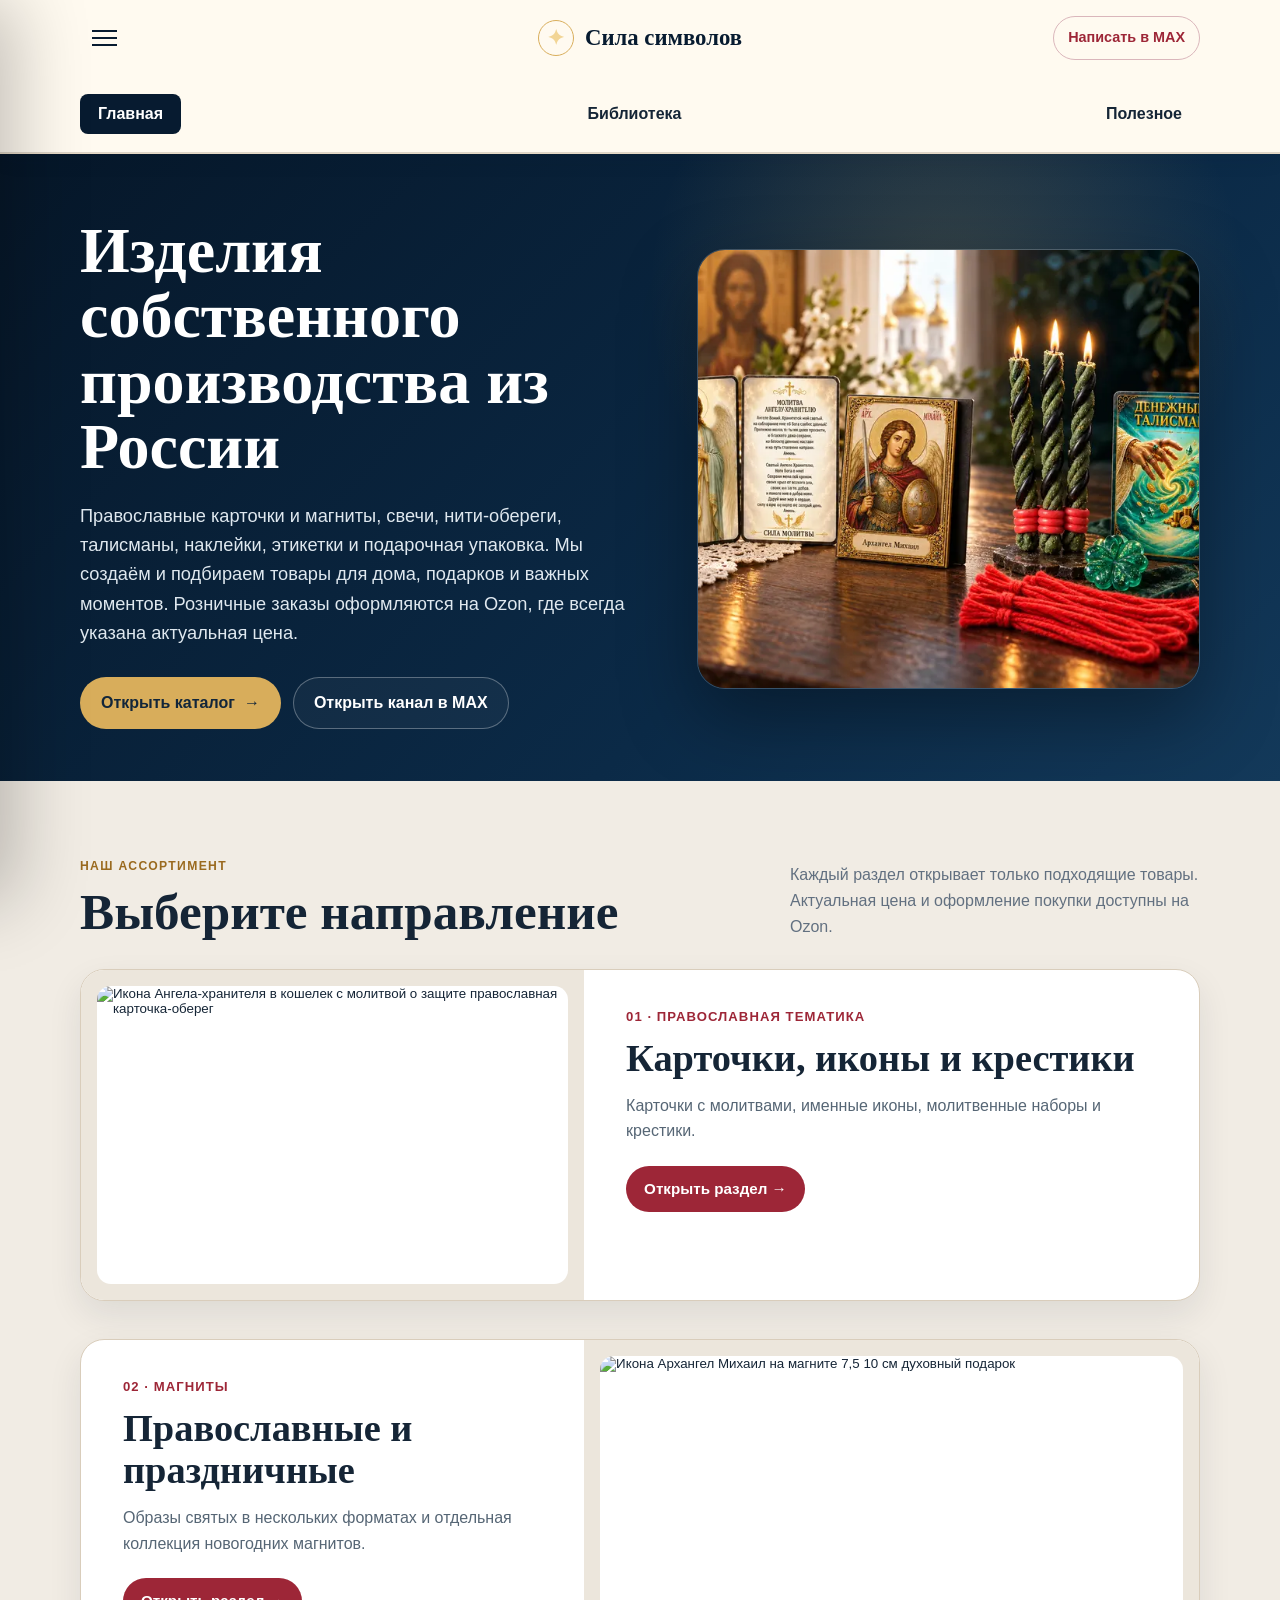
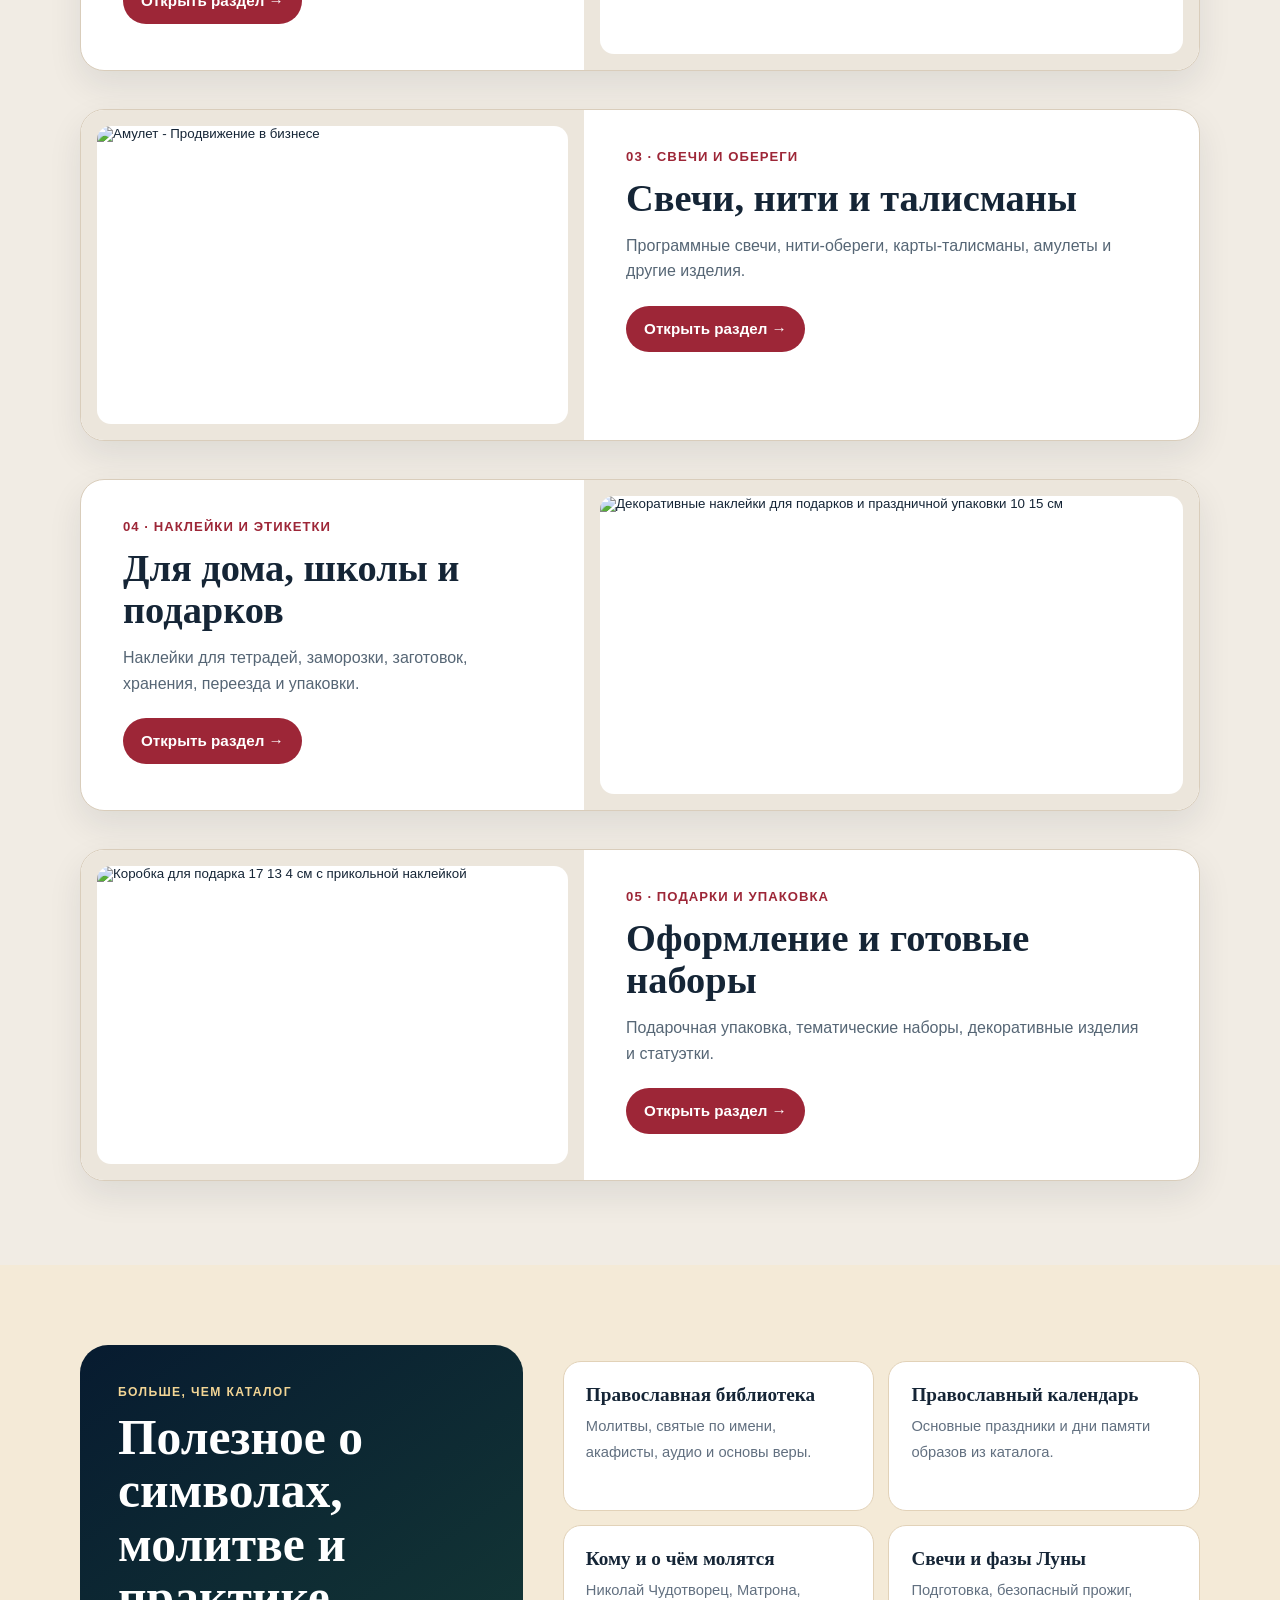
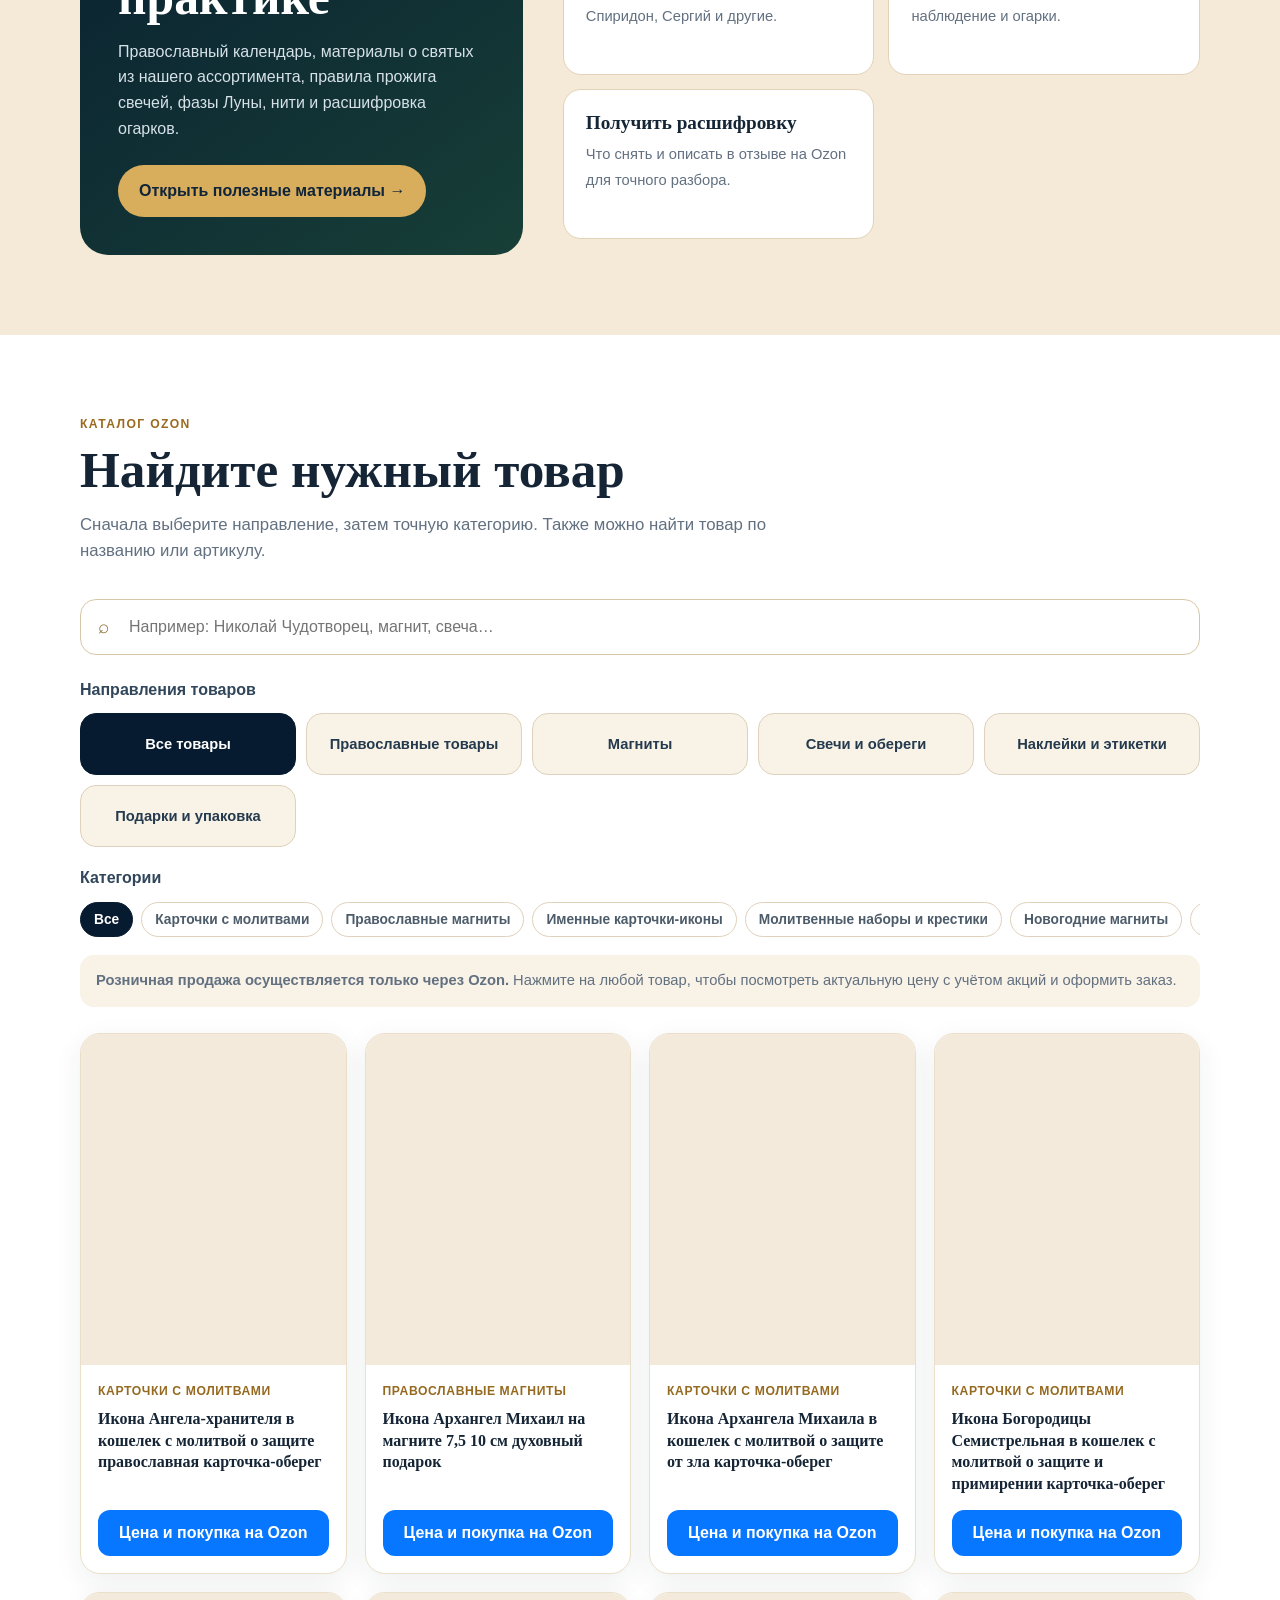
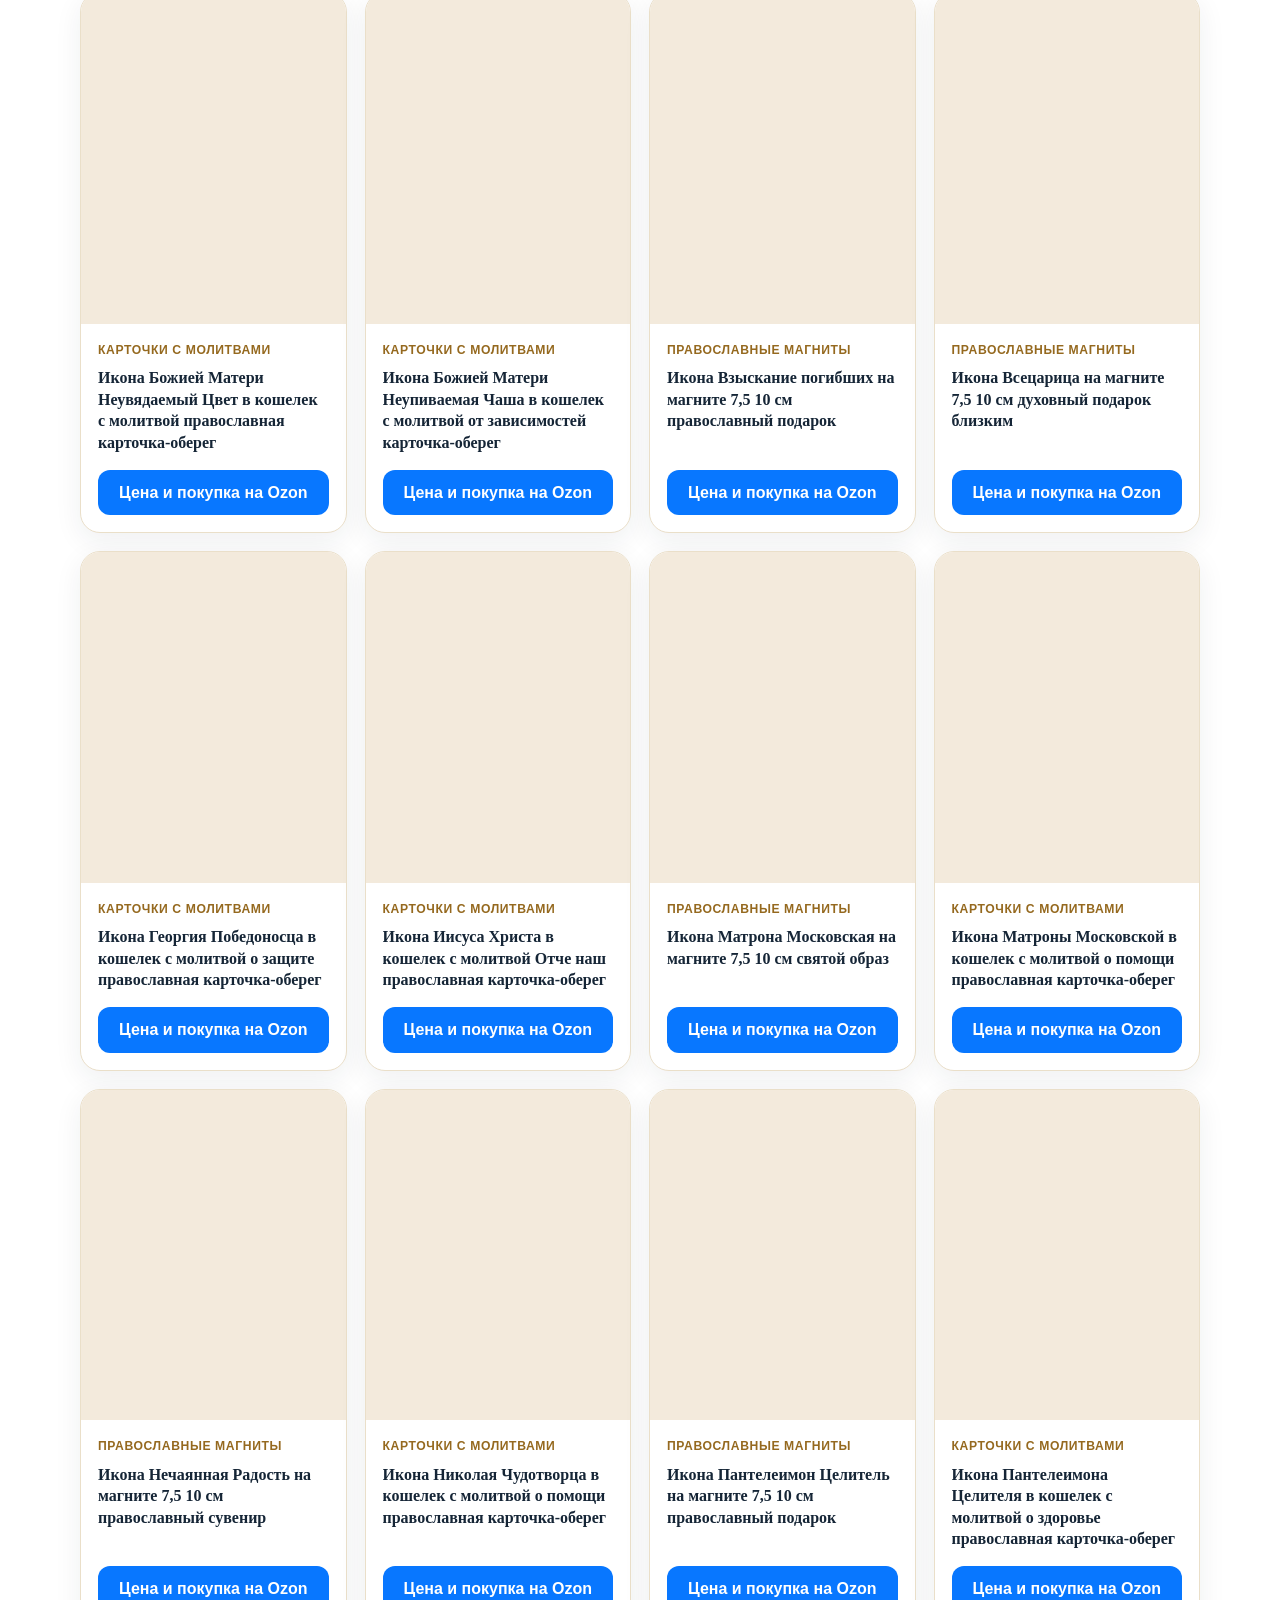
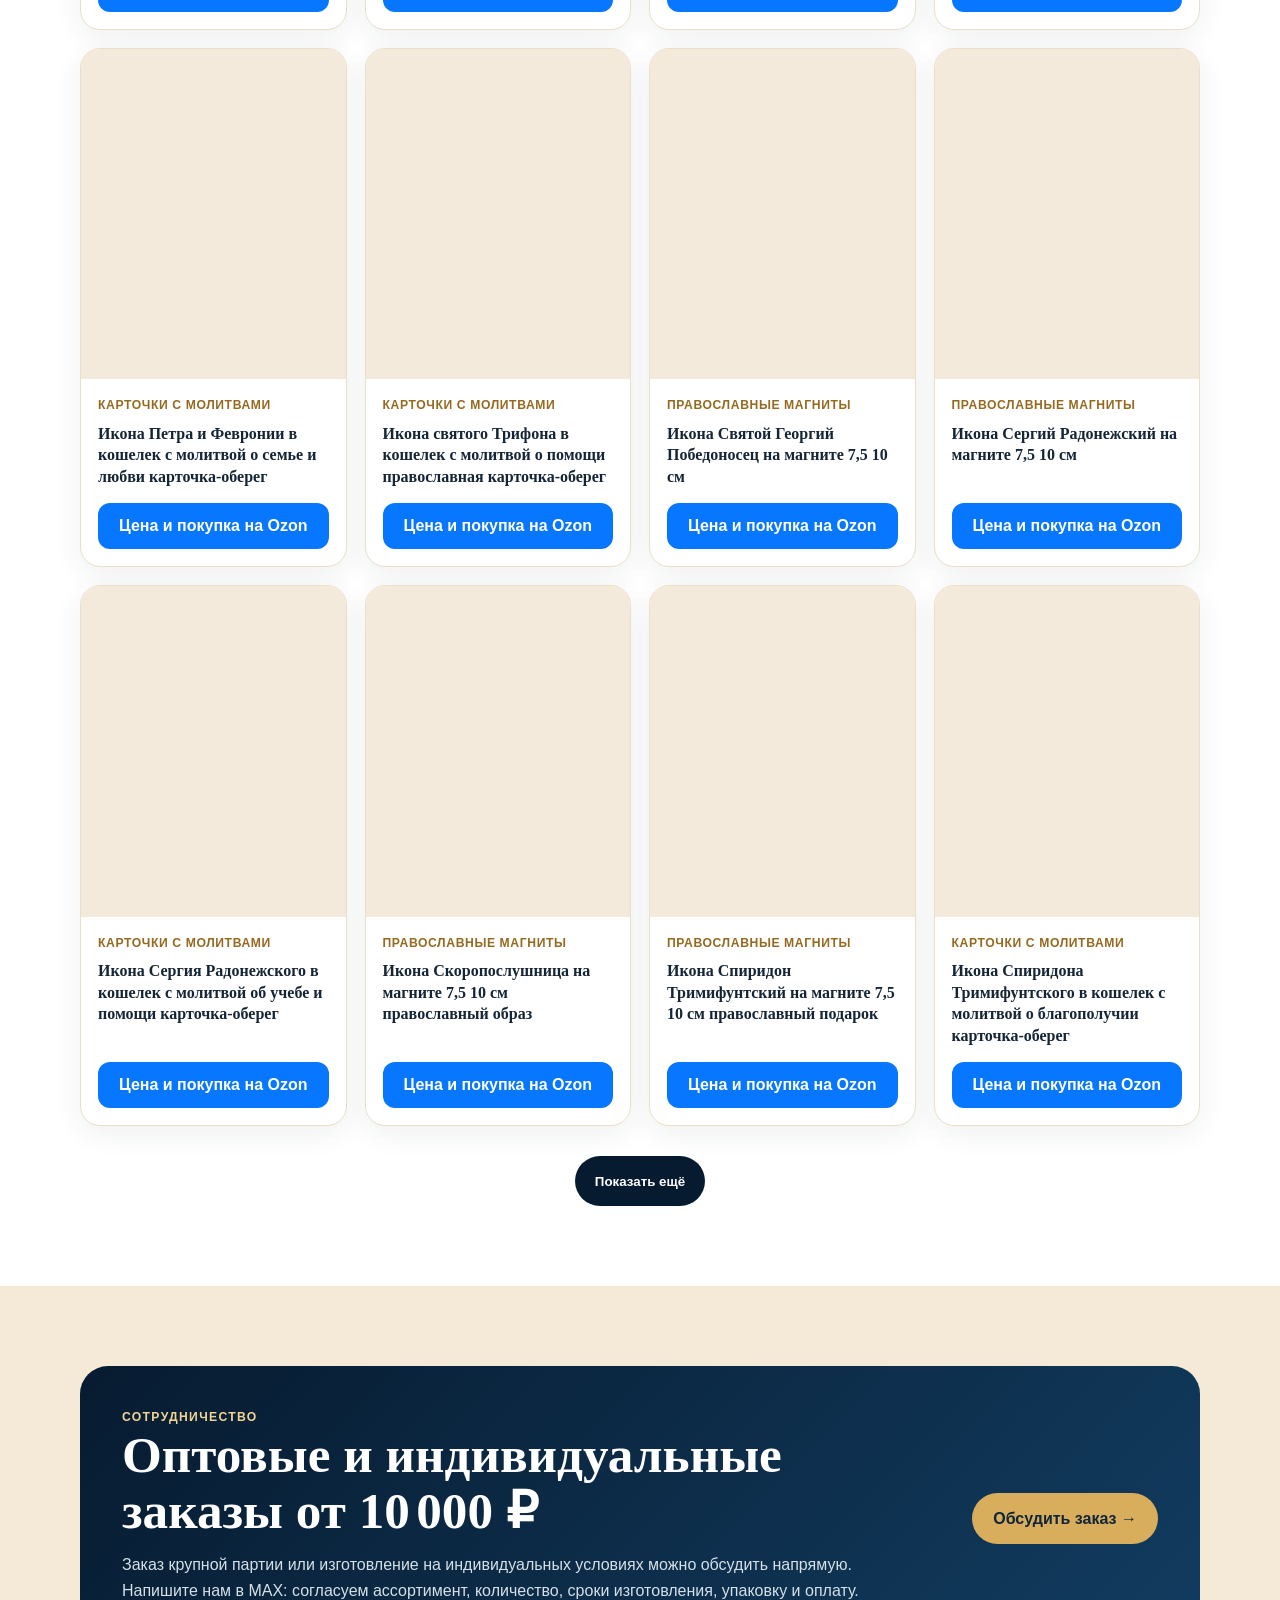
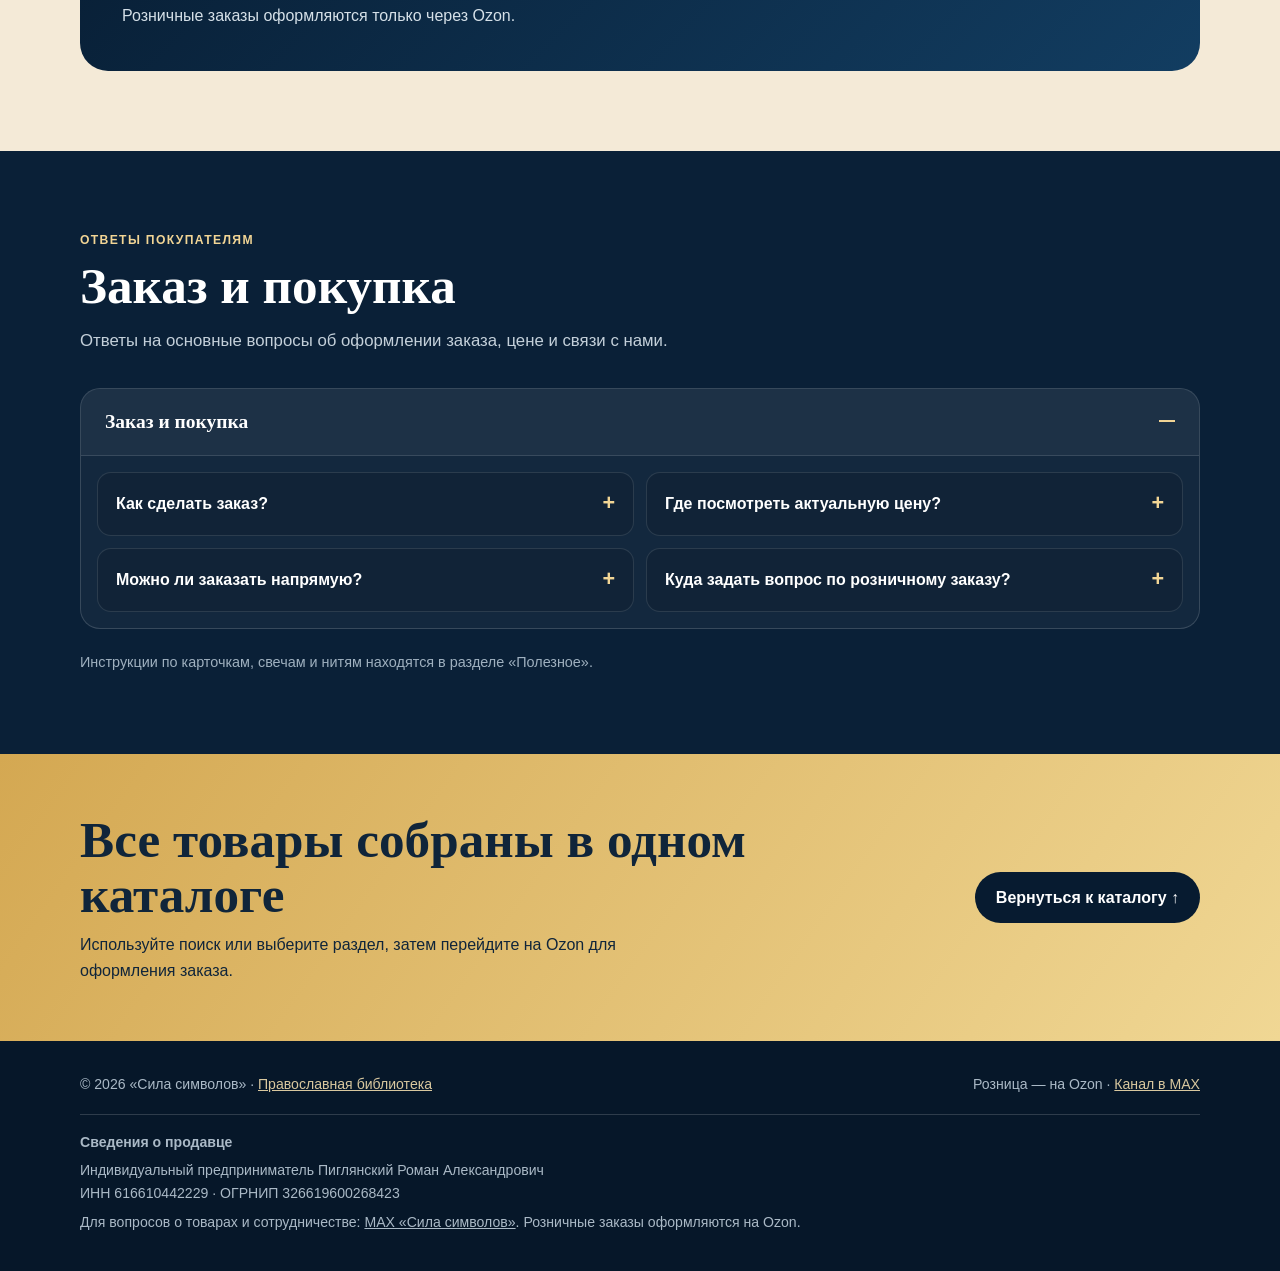
==== commit 865d52ff: "Add current individual entrepreneur seller details to website footer" ====
--- a/index.html
+++ b/index.html
@@ -73,7 +73,7 @@
     </div><p class="faq-note">Инструкции по карточкам, свечам и нитям находятся в разделе «Полезное».</p></div></section>
     <section class="cta"><div class="shell cta-grid"><div><h2>Все товары собраны в одном каталоге</h2><p>Используйте поиск или выберите раздел, затем перейдите на Ozon для оформления заказа.</p></div><a class="btn" href="#products">Вернуться к каталогу ↑</a></div></section>
   </main>
-  <footer><div class="shell footer-grid"><p>© 2026 «Сила символов» · <a href="/biblioteka/">Православная библиотека</a></p><p>Розница — на Ozon · <a href="https://max.ru/se14344994_biz" target="_blank" rel="noopener">Канал в MAX</a></p></div></footer>
+  <footer><div class="shell footer-grid"><p>© 2026 «Сила символов» · <a href="/biblioteka/">Православная библиотека</a></p><p>Розница — на Ozon · <a href="https://max.ru/se14344994_biz" target="_blank" rel="noopener">Канал в MAX</a></p></div><div class="shell" id="seller-details" style="margin-top:18px;padding-top:16px;border-top:1px solid rgba(255,255,255,.16);font-size:.88rem;line-height:1.6;overflow-wrap:anywhere"><strong>Сведения о продавце</strong><p style="margin:6px 0">Индивидуальный предприниматель Пиглянский Роман Александрович<br>ИНН 616610442229 · ОГРНИП 326619600268423</p><p style="margin:6px 0">Для вопросов о товарах и сотрудничестве: <a href="https://max.ru/se14344994_biz" target="_blank" rel="noopener">MAX «Сила символов»</a>. Розничные заказы оформляются на Ozon.</p></div></footer>
   <script src="catalog.js"></script>
   <script>
     function classifyProduct(item) {
